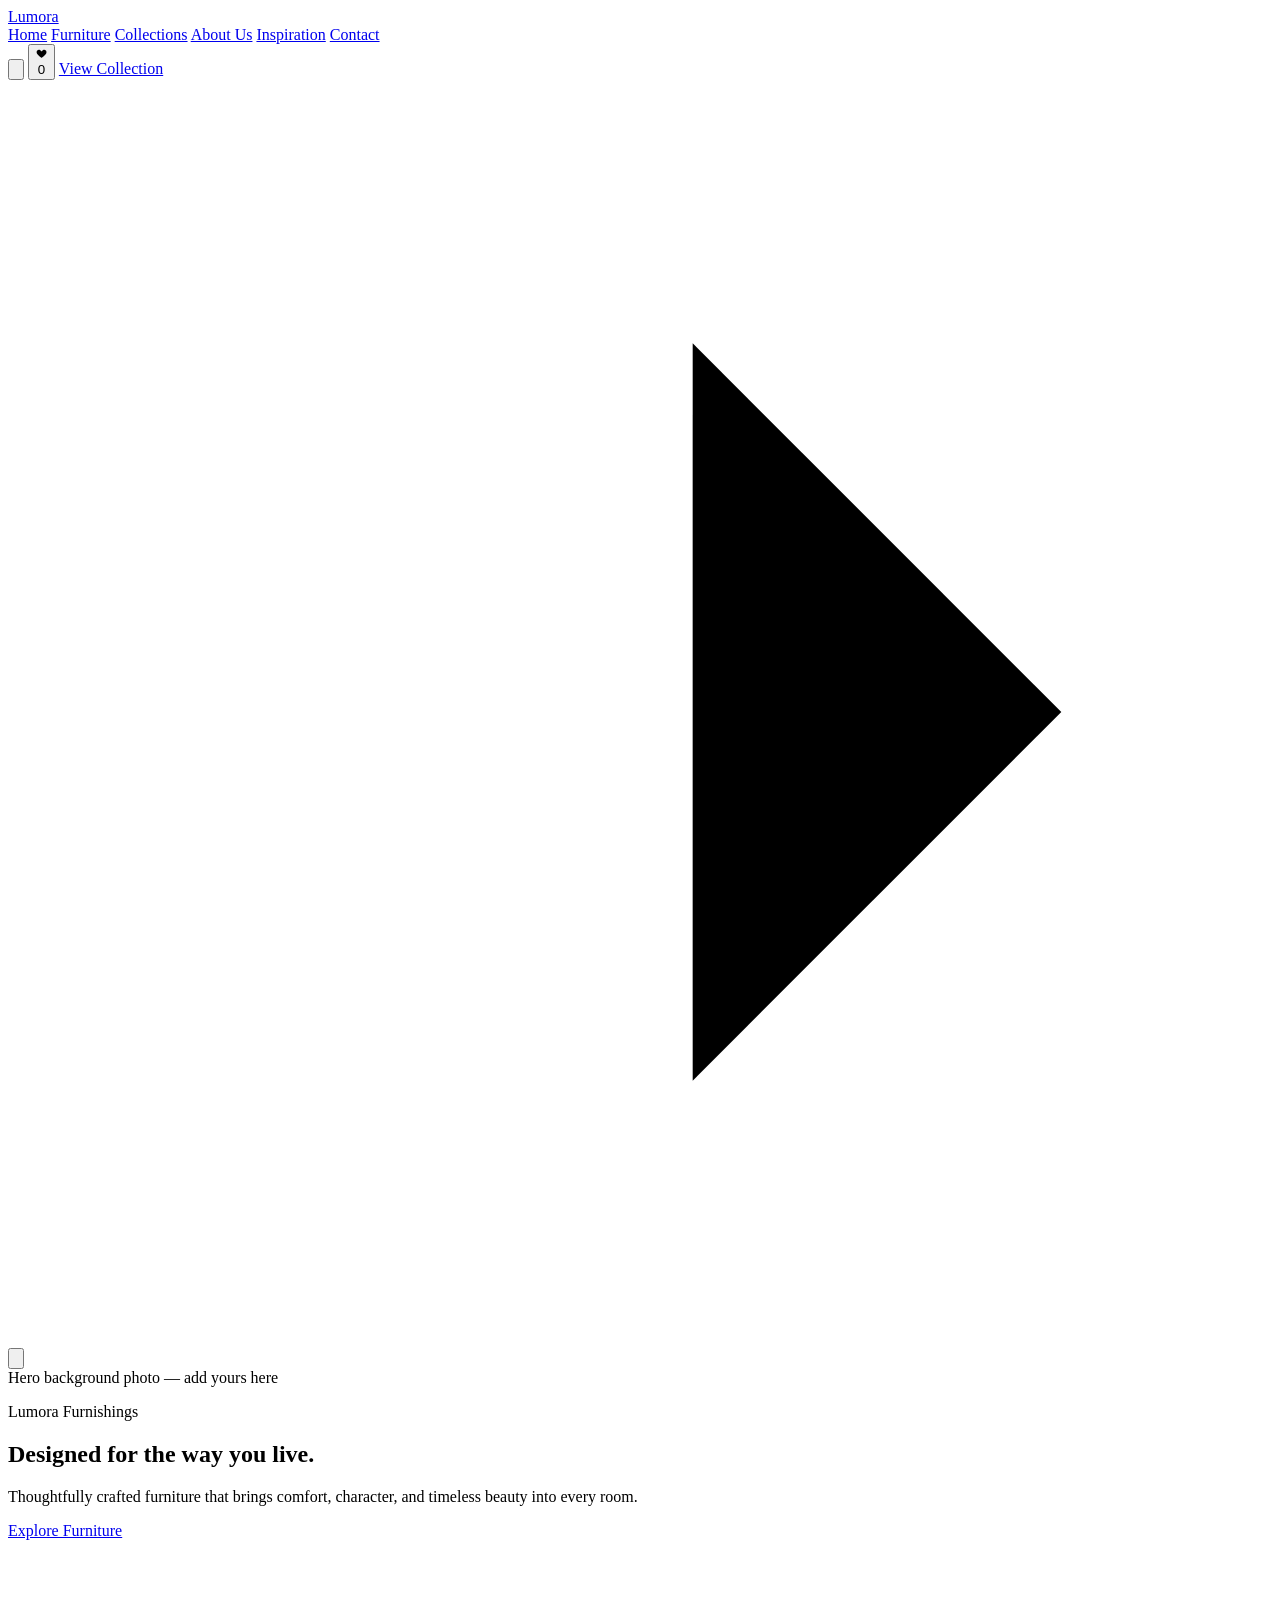
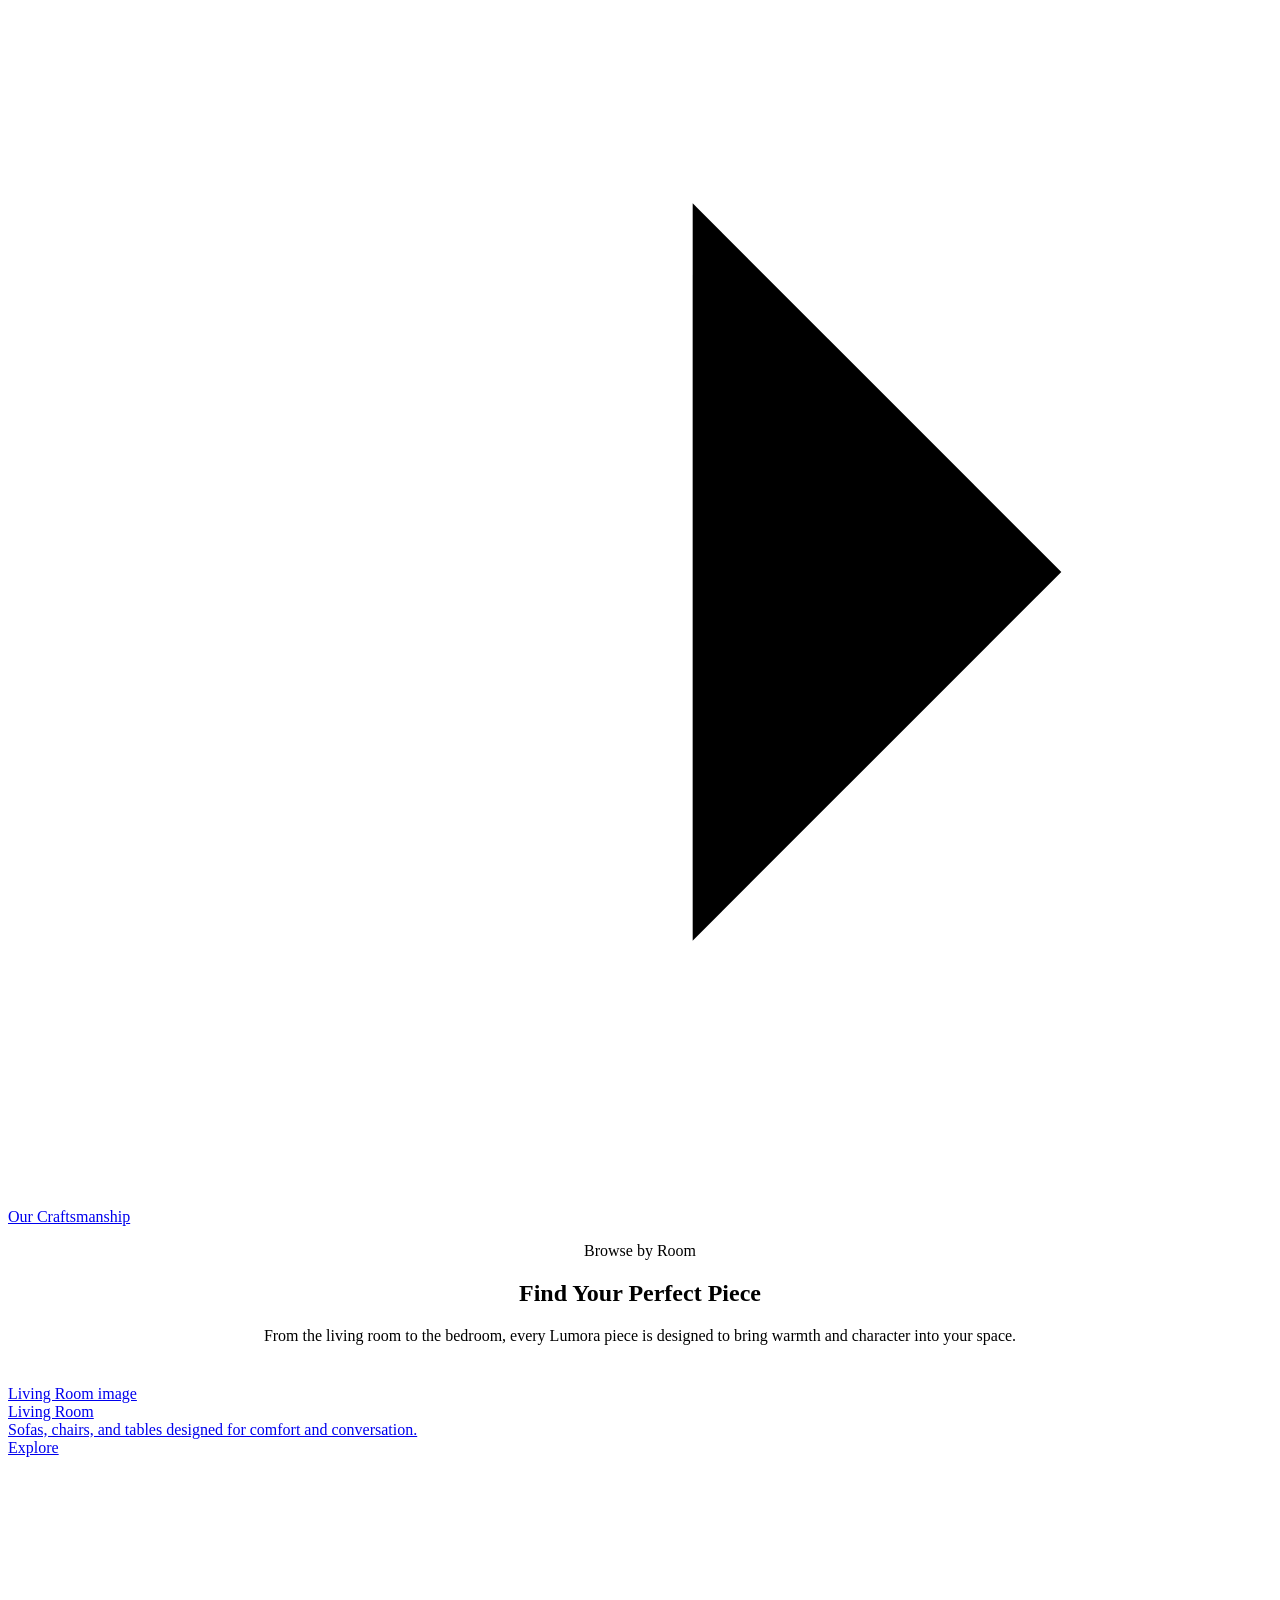
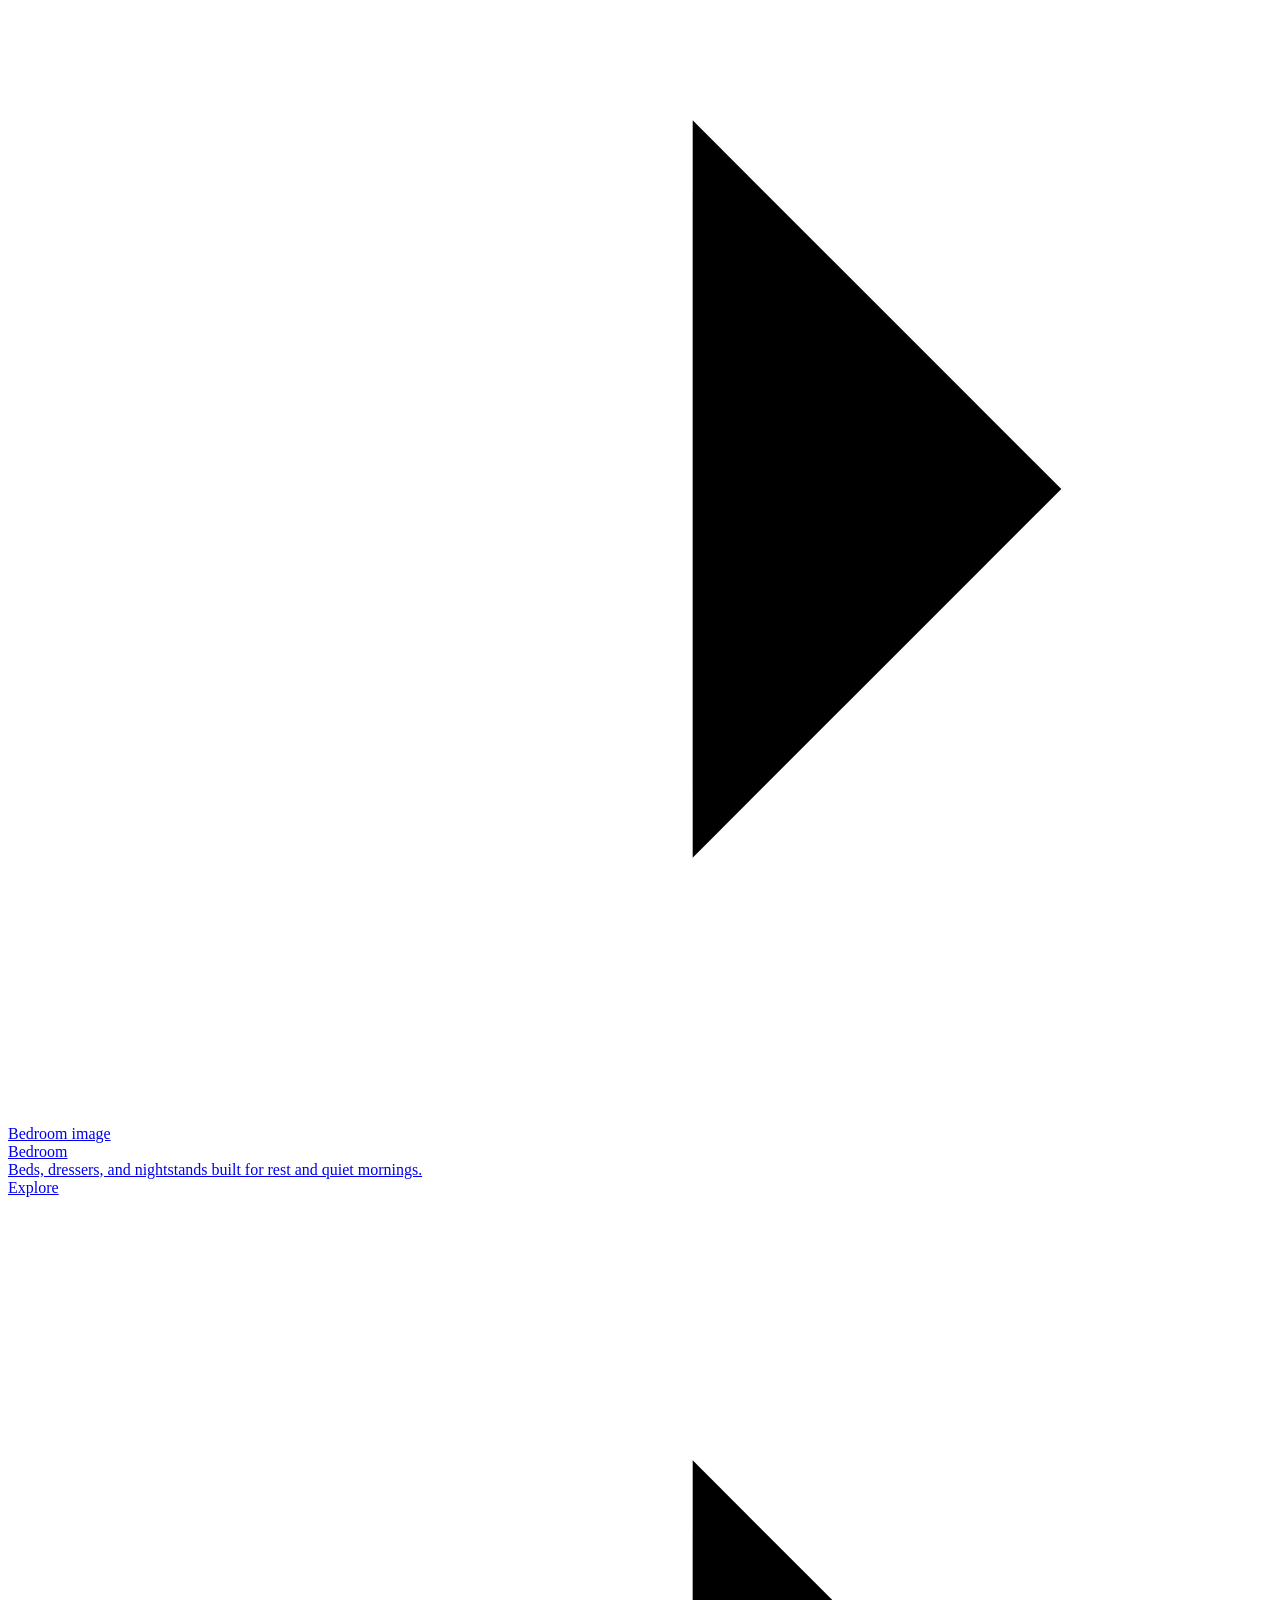
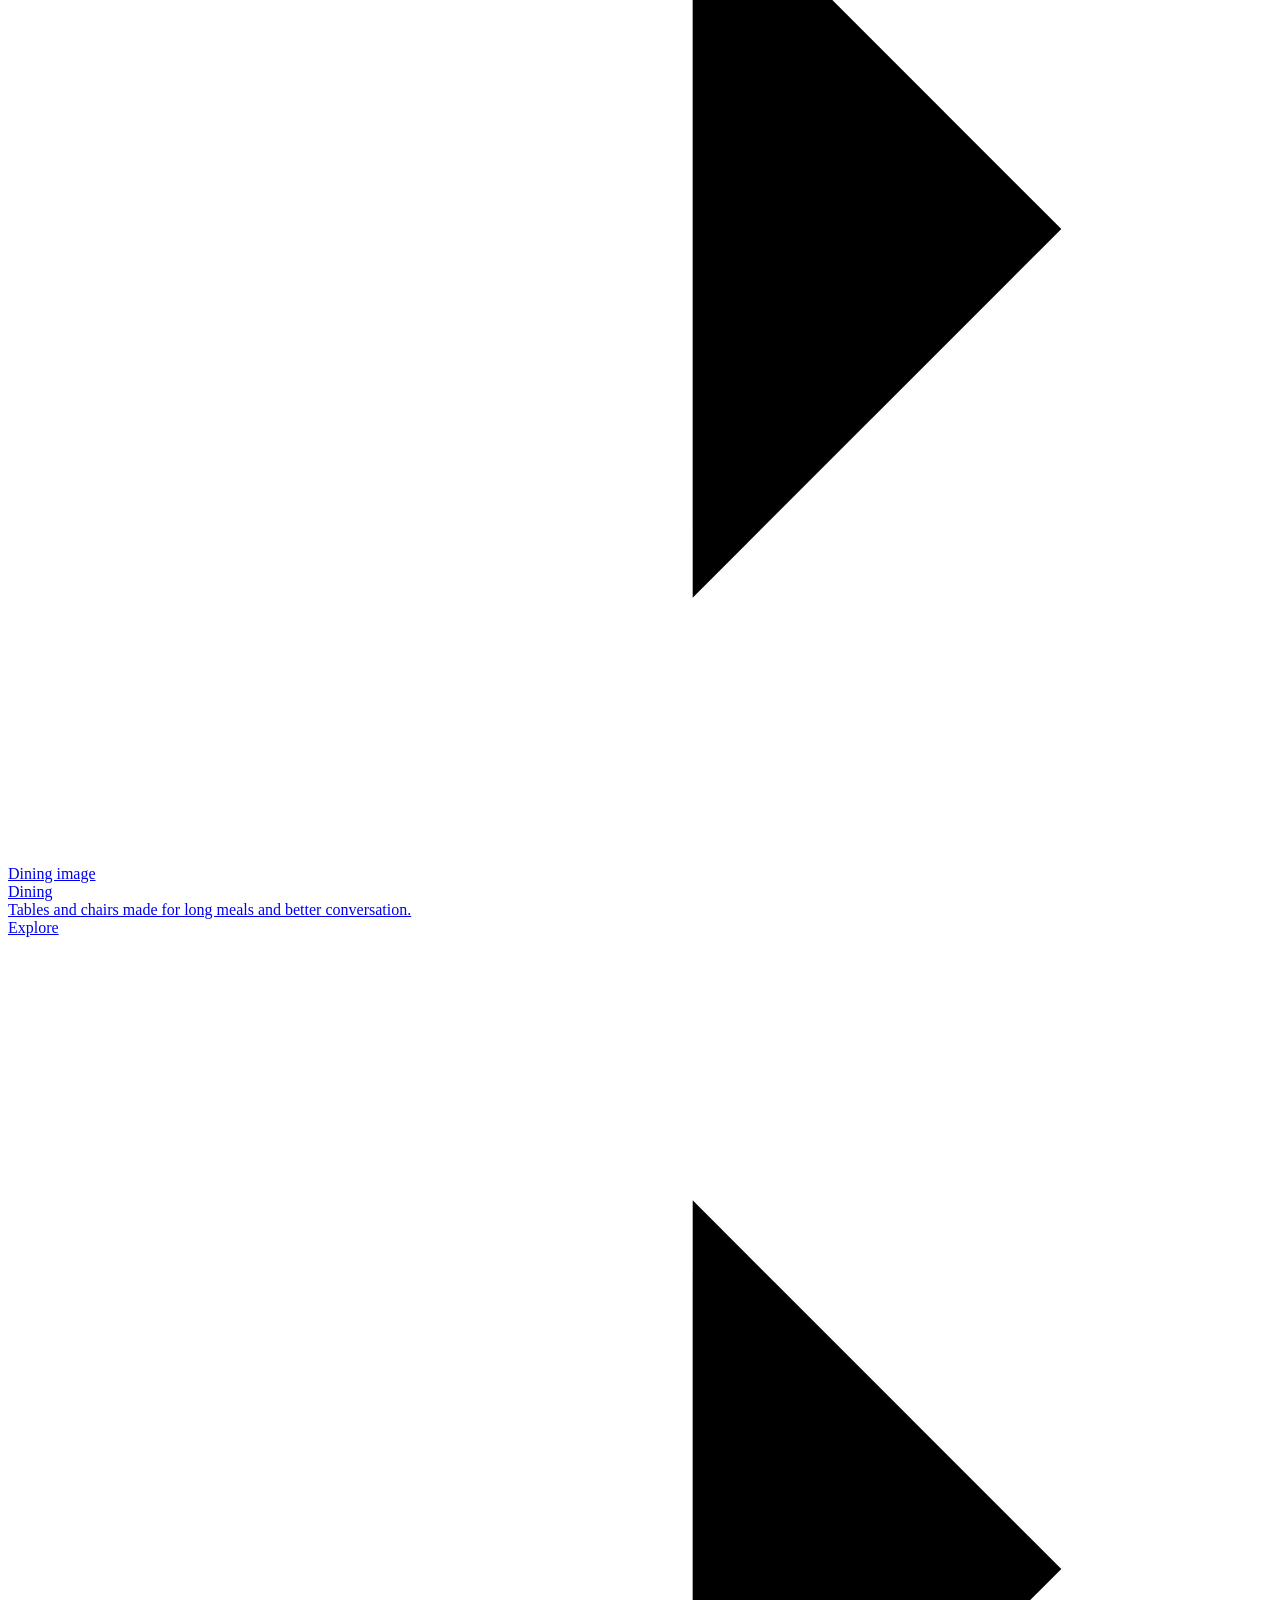
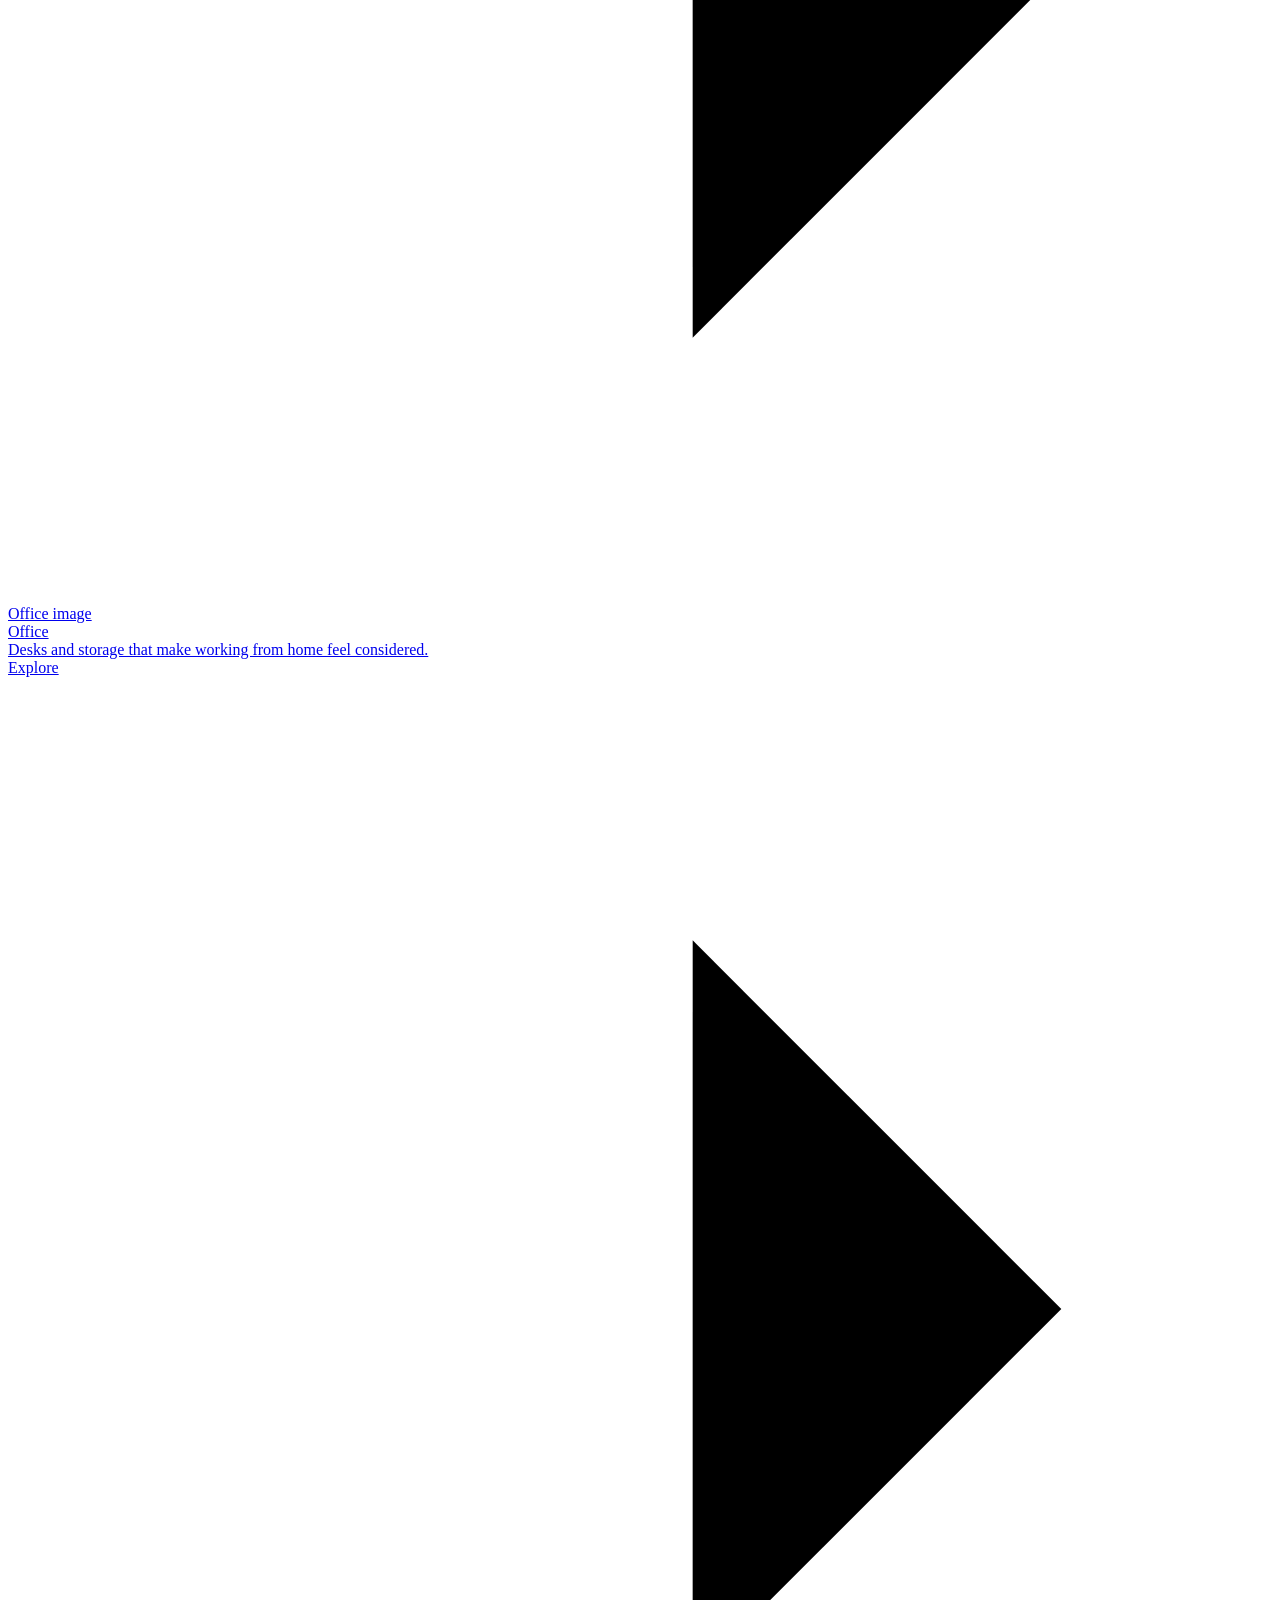
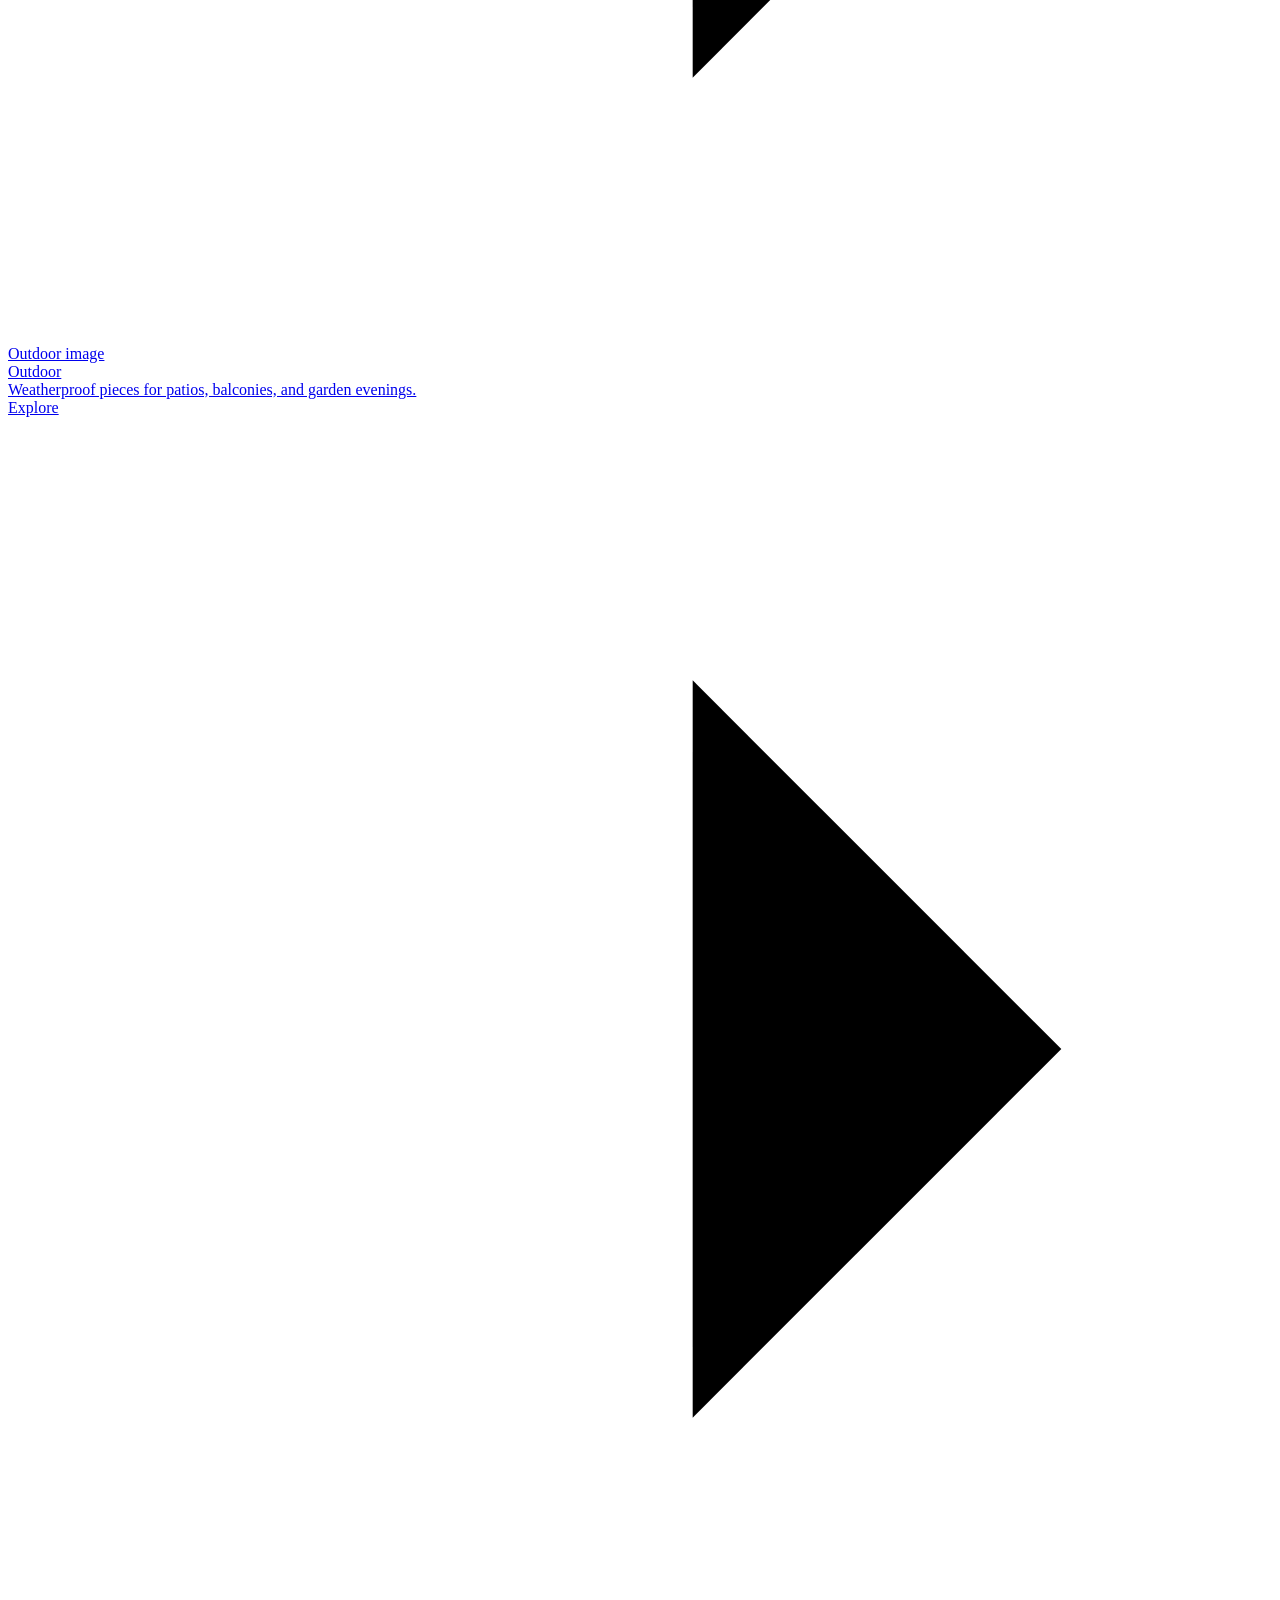
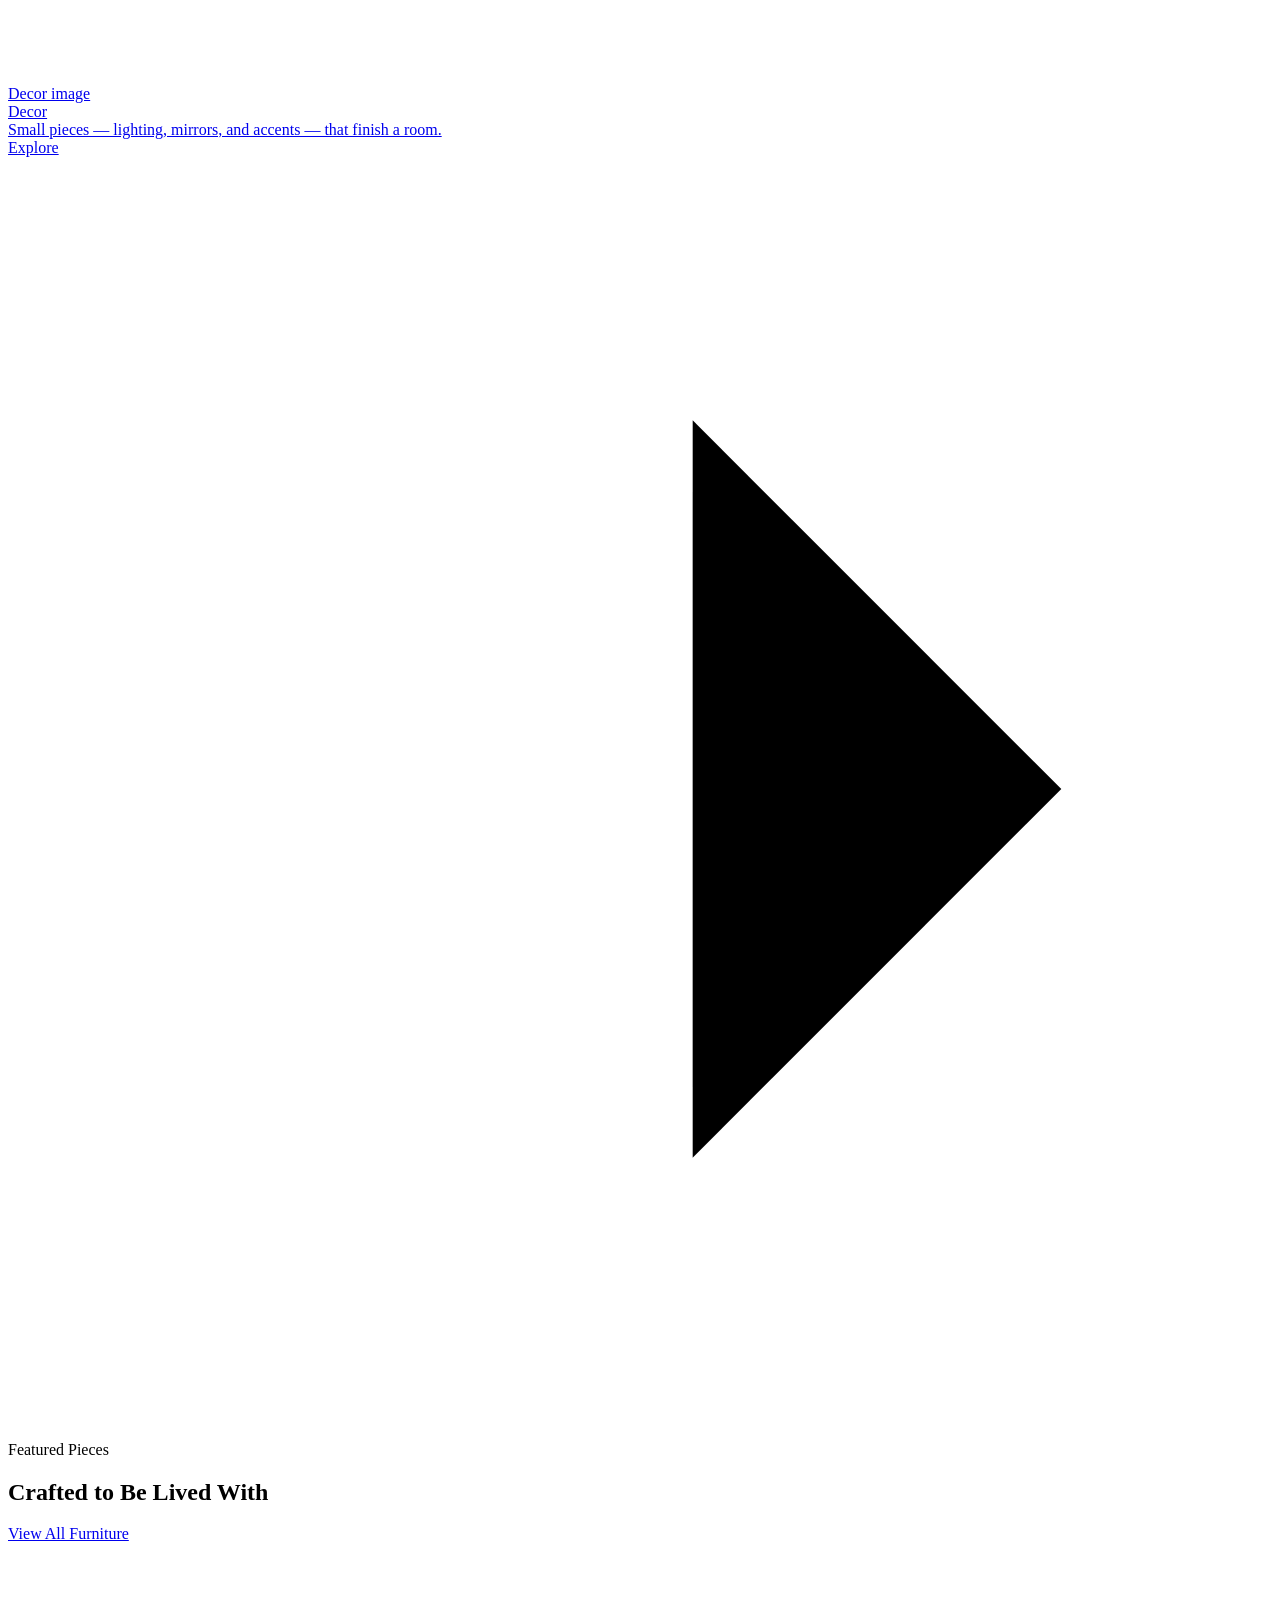
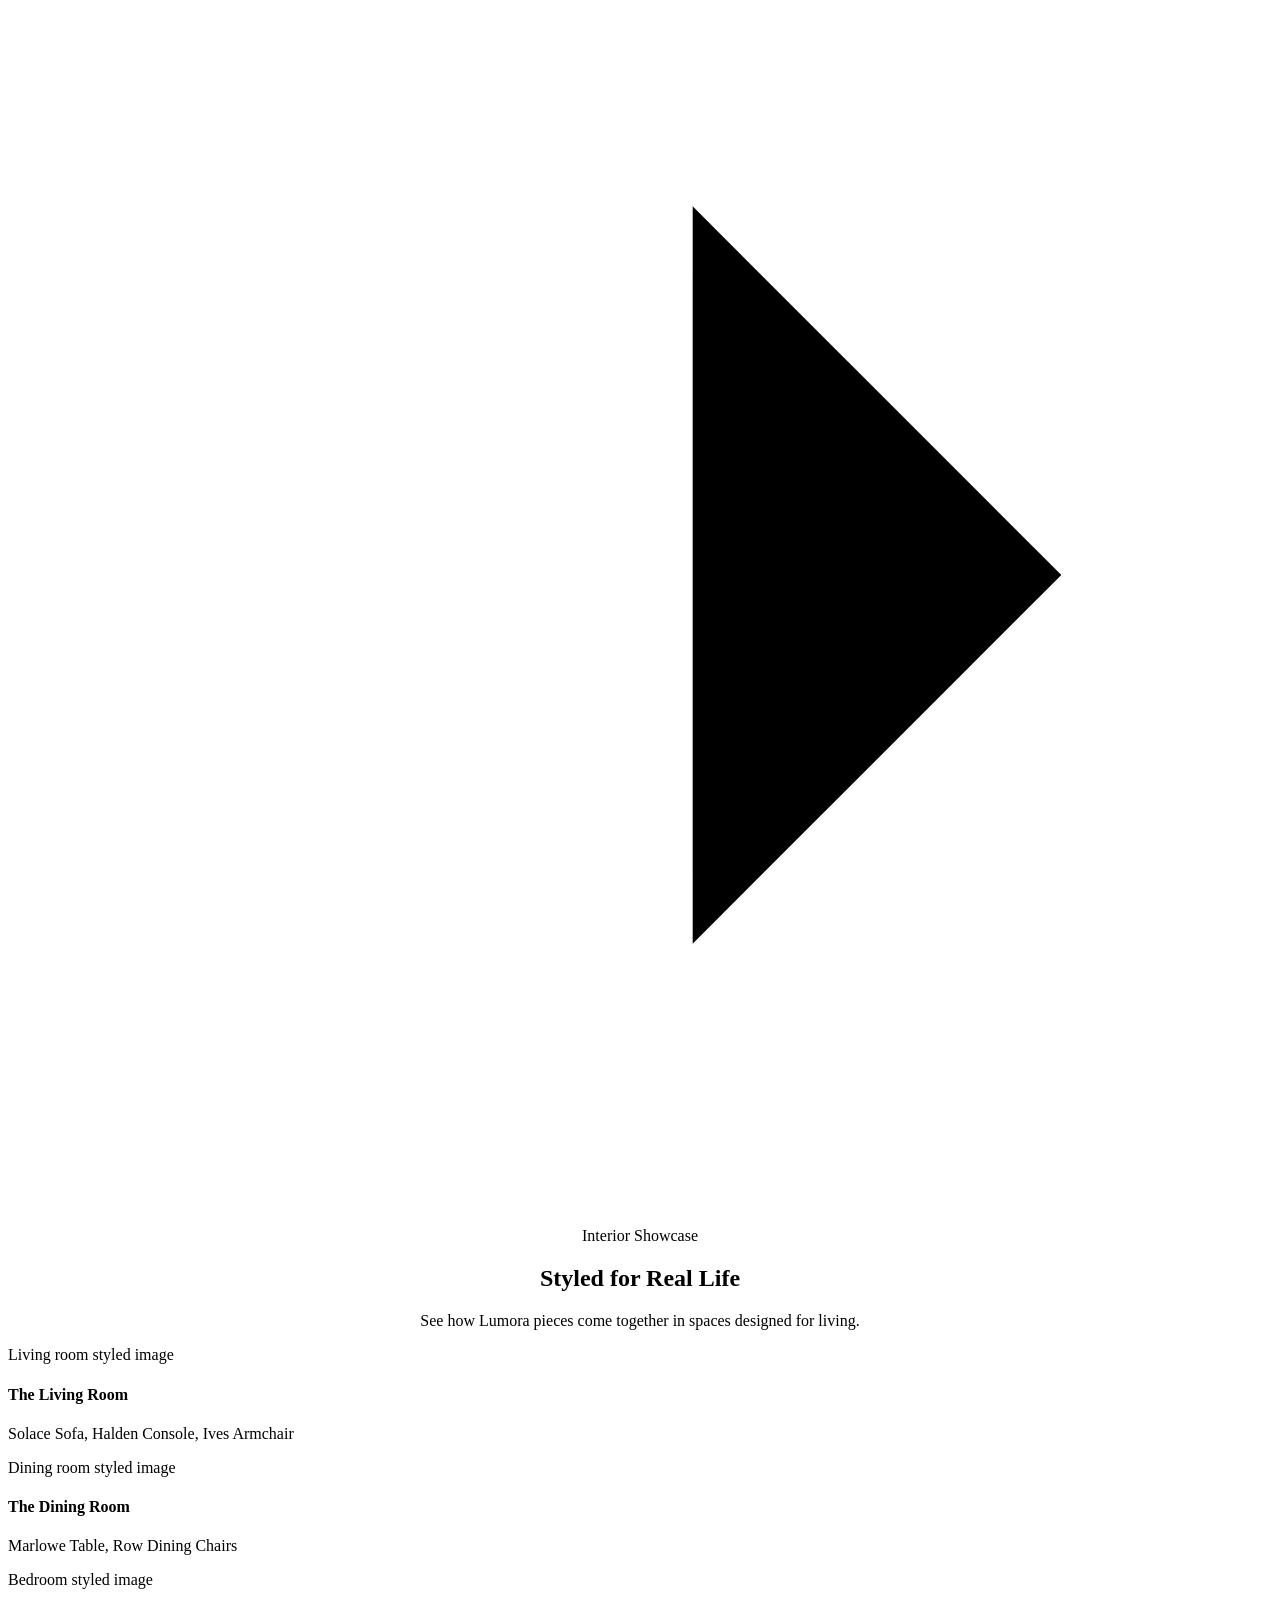
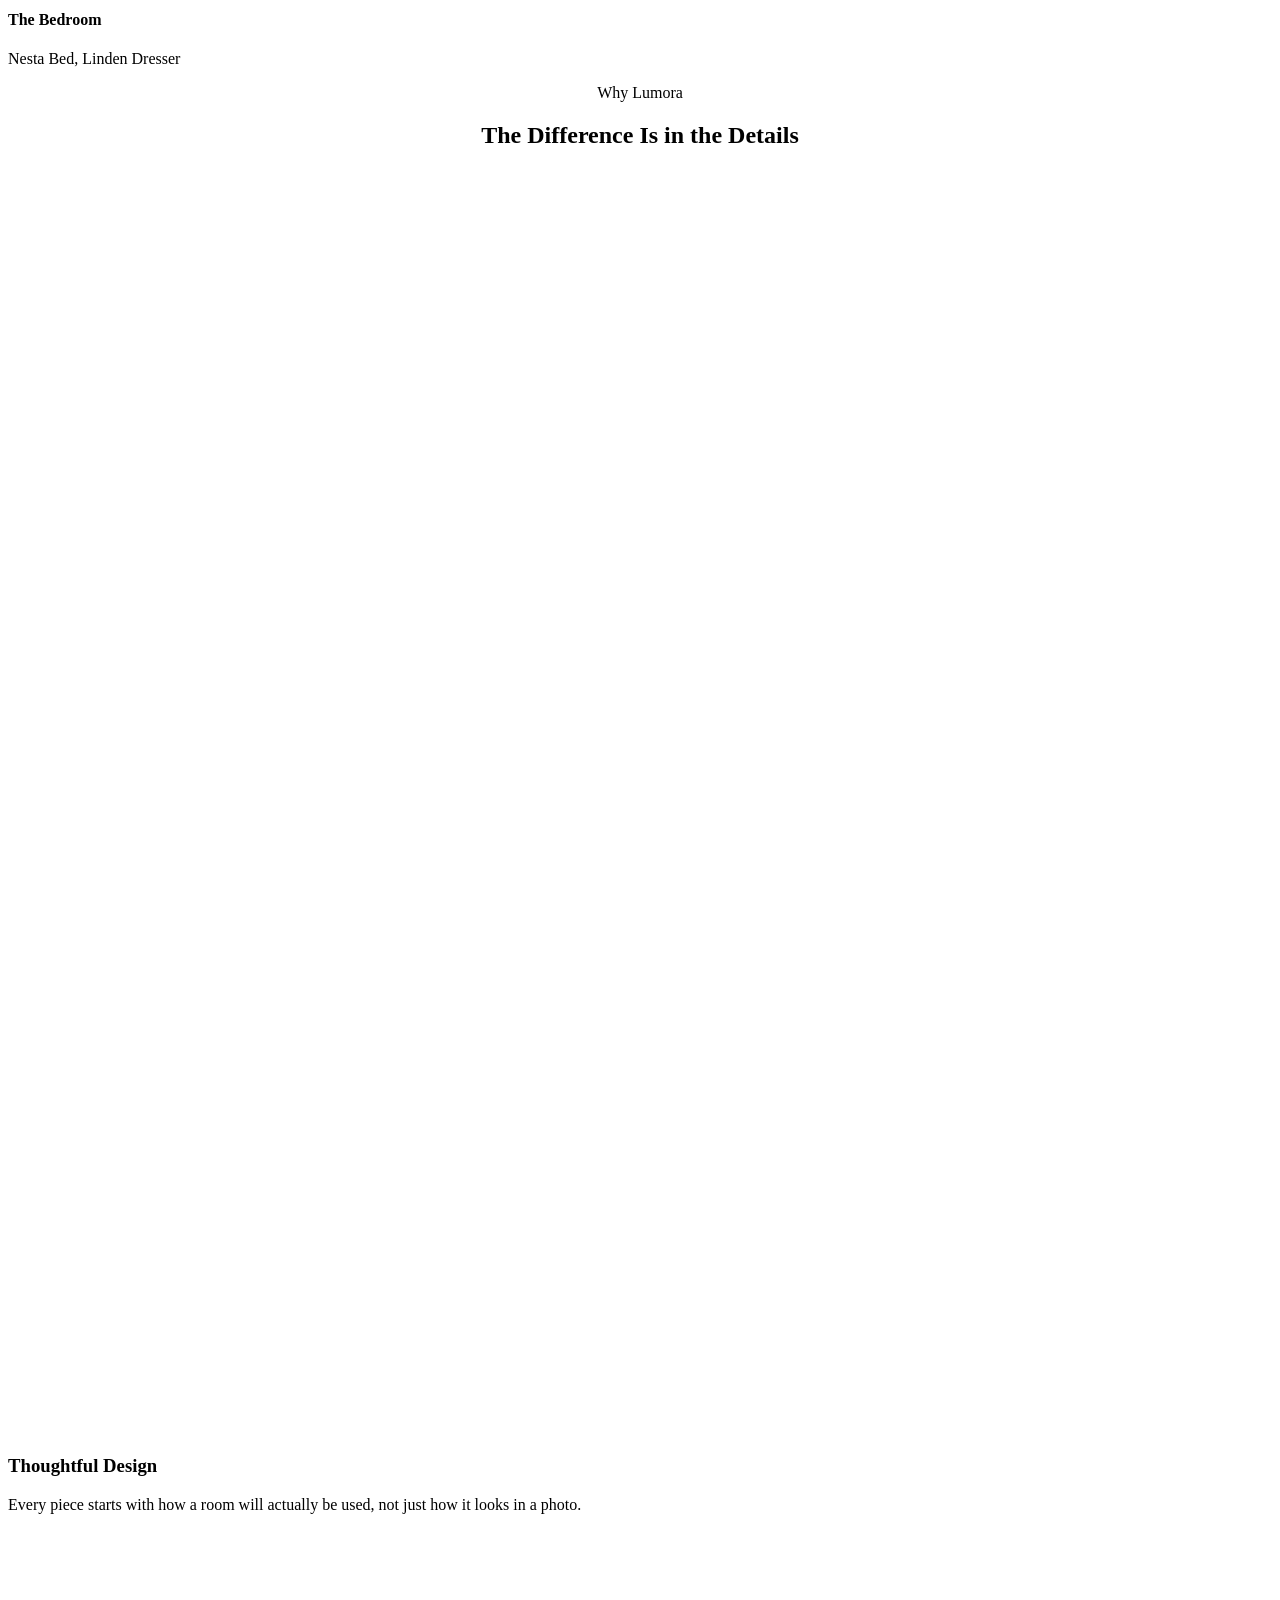
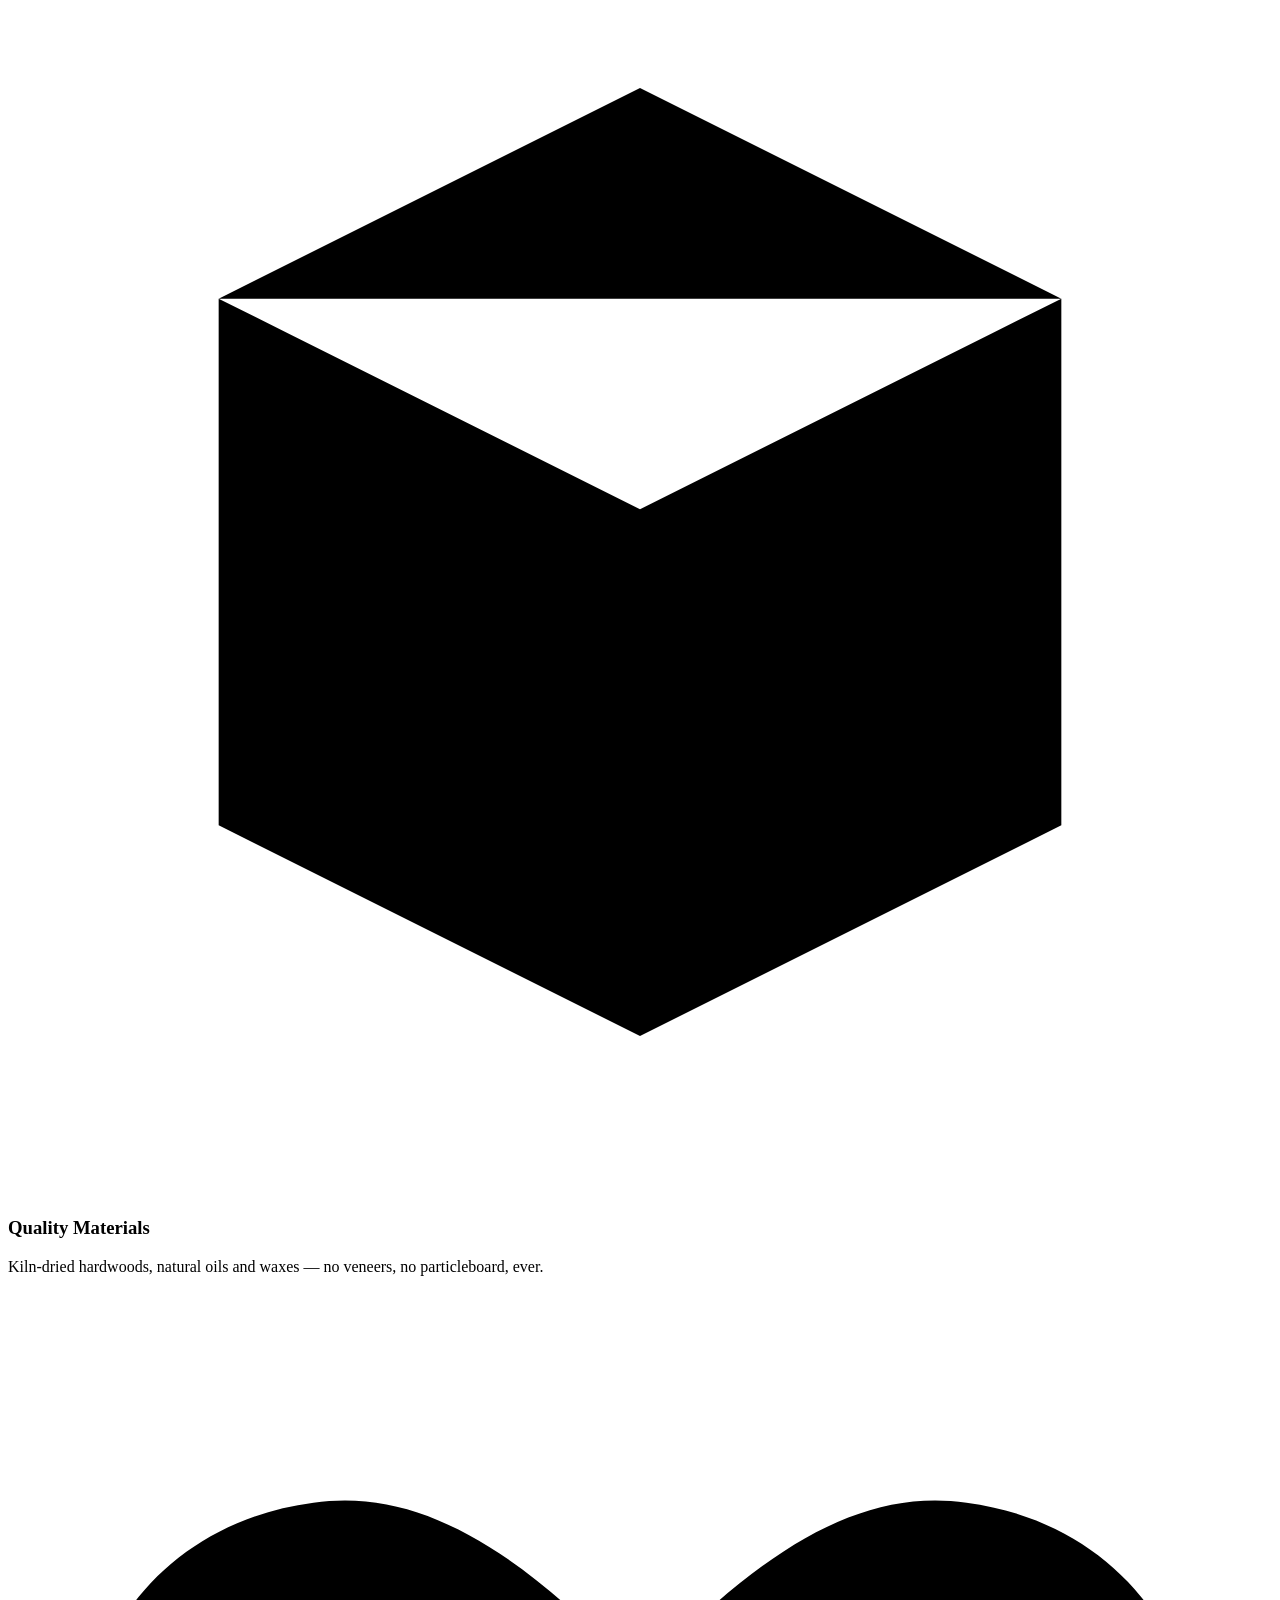
==== index.html @ 1f4c16e4 "Add files via upload" ====
<!DOCTYPE html>
<html lang="en">
<head>
<meta charset="UTF-8">
<meta name="viewport" content="width=device-width, initial-scale=1.0">
<title>Lumora Furnishings — Designed for the Way You Live</title>
<link rel="stylesheet" href="css/style.css">
</head>
<body class="hero-page">

<header class="nav-overlay transparent">
  <div class="nav">
    <a href="index.html" class="brand">
      <div class="placeholder-img brand-mark"><img src="images/logo.png" alt="Lumora Furnishings logo" onerror="this.remove()" onload="this.parentElement.classList.add('has-img')"></div>
      <span class="brand-name">Lumora</span>
    </a>
    <nav class="nav-links">
      <a href="index.html">Home</a>
      <a href="furniture.html">Furniture</a>
      <a href="collections.html">Collections</a>
      <a href="about.html">About Us</a>
      <a href="inspiration.html">Inspiration</a>
      <a href="contact.html">Contact</a>
    </nav>
    <div class="nav-actions">
      <button class="icon-btn" id="searchToggle" aria-label="Search">
        <svg viewBox="0 0 24 24"><circle cx="11" cy="11" r="7"/><line x1="21" y1="21" x2="16.6" y2="16.6"/></svg>
      </button>
      <button class="icon-btn" id="wishlistToggle" aria-label="Open wishlist">
        <svg viewBox="0 0 24 24"><path d="M12 21s-7.5-4.6-10-9.2C.3 8.4 2 4.5 5.8 4c2.1-.3 4 1 6.2 3.3C14.2 5 16.1 3.7 18.2 4c3.8.5 5.5 4.4 3.8 7.8C19.5 16.4 12 21 12 21z"/></svg>
        <span class="wish-count" id="wishCount">0</span>
      </button>
      <a href="collections.html" class="nav-cta"><span>View Collection</span><svg viewBox="0 0 24 24"><line x1="4" y1="12" x2="20" y2="12"/><polyline points="13 5 20 12 13 19"/></svg></a>
      <button class="icon-btn menu-btn" id="menuToggle" aria-label="Open menu">
        <svg viewBox="0 0 24 24"><line x1="3" y1="6" x2="21" y2="6"/><line x1="3" y1="12" x2="21" y2="12"/><line x1="3" y1="18" x2="21" y2="18"/></svg>
      </button>
    </div>
  </div>
</header>

<!-- HERO -->
<section class="hero-full">
  <div class="placeholder-img"><img src="images/pexels-photo-7546323.avif" alt="Living room styled with Lumora furniture" onerror="this.remove()" onload="this.parentElement.classList.add('has-img')"><span class="ph-label">Hero background photo — add yours here</span></div>
  <div class="hero-full-inner">
    <p class="section-label center">Lumora Furnishings</p>
    <h1>Designed for the way you live.</h1>
    <p class="lead">Thoughtfully crafted furniture that brings comfort, character, and timeless beauty into every room.</p>
    <div class="hero-cta">
      <a href="furniture.html" class="btn btn-solid">Explore Furniture<svg viewBox="0 0 24 24"><line x1="4" y1="12" x2="20" y2="12"/><polyline points="13 5 20 12 13 19"/></svg></a>
      <a href="about.html" class="btn btn-outline">Our Craftsmanship</a>
    </div>
  </div>
</section>

<!-- BROWSE BY ROOM -->
<section class="collections" id="collections">
  <div class="wrap">
    <div class="col-head" style="justify-content:center;text-align:center;flex-direction:column;align-items:center;">
      <p class="section-label center">Browse by Room</p>
      <h2>Find Your Perfect Piece</h2>
      <p>From the living room to the bedroom, every Lumora piece is designed to bring warmth and character into your space.</p>
    </div>
    <div class="room-grid" style="margin-top:40px;">
      <a class="collection-card" href="collections.html#living-room"><div class="placeholder-img"><img src="images/living-room.jpg" alt="Living Room image" onerror="this.remove()" onload="this.parentElement.classList.add('has-img')"><span class="ph-label">Living Room image</span></div><div class="collection-caption"><div class="name">Living Room</div><div class="desc">Sofas, chairs, and tables designed for comfort and conversation.</div><div class="explore">Explore<svg viewBox="0 0 24 24"><line x1="4" y1="12" x2="20" y2="12"/><polyline points="13 5 20 12 13 19"/></svg></div></div></a>
      <a class="collection-card" href="collections.html#bedroom"><div class="placeholder-img"><img src="images/bedroom.jpg" alt="Bedroom image" onerror="this.remove()" onload="this.parentElement.classList.add('has-img')"><span class="ph-label">Bedroom image</span></div><div class="collection-caption"><div class="name">Bedroom</div><div class="desc">Beds, dressers, and nightstands built for rest and quiet mornings.</div><div class="explore">Explore<svg viewBox="0 0 24 24"><line x1="4" y1="12" x2="20" y2="12"/><polyline points="13 5 20 12 13 19"/></svg></div></div></a>
      <a class="collection-card" href="collections.html#dining"><div class="placeholder-img"><img src="images/dining.jpg" alt="Dining image" onerror="this.remove()" onload="this.parentElement.classList.add('has-img')"><span class="ph-label">Dining image</span></div><div class="collection-caption"><div class="name">Dining</div><div class="desc">Tables and chairs made for long meals and better conversation.</div><div class="explore">Explore<svg viewBox="0 0 24 24"><line x1="4" y1="12" x2="20" y2="12"/><polyline points="13 5 20 12 13 19"/></svg></div></div></a>
      <a class="collection-card" href="collections.html#office"><div class="placeholder-img"><img src="images/office.jpg" alt="Office image" onerror="this.remove()" onload="this.parentElement.classList.add('has-img')"><span class="ph-label">Office image</span></div><div class="collection-caption"><div class="name">Office</div><div class="desc">Desks and storage that make working from home feel considered.</div><div class="explore">Explore<svg viewBox="0 0 24 24"><line x1="4" y1="12" x2="20" y2="12"/><polyline points="13 5 20 12 13 19"/></svg></div></div></a>
      <a class="collection-card" href="collections.html#outdoor"><div class="placeholder-img"><img src="images/outdoor.jpg" alt="Outdoor image" onerror="this.remove()" onload="this.parentElement.classList.add('has-img')"><span class="ph-label">Outdoor image</span></div><div class="collection-caption"><div class="name">Outdoor</div><div class="desc">Weatherproof pieces for patios, balconies, and garden evenings.</div><div class="explore">Explore<svg viewBox="0 0 24 24"><line x1="4" y1="12" x2="20" y2="12"/><polyline points="13 5 20 12 13 19"/></svg></div></div></a>
      <a class="collection-card" href="collections.html#decor"><div class="placeholder-img"><img src="images/decor.jpg" alt="Decor image" onerror="this.remove()" onload="this.parentElement.classList.add('has-img')"><span class="ph-label">Decor image</span></div><div class="collection-caption"><div class="name">Decor</div><div class="desc">Small pieces — lighting, mirrors, and accents — that finish a room.</div><div class="explore">Explore<svg viewBox="0 0 24 24"><line x1="4" y1="12" x2="20" y2="12"/><polyline points="13 5 20 12 13 19"/></svg></div></div></a>
    </div>
  </div>
</section>

<!-- FEATURED PIECES -->
<section class="products">
  <div class="wrap">
    <div class="col-head">
      <div>
        <p class="section-label">Featured Pieces</p>
        <h2>Crafted to Be Lived With</h2>
      </div>
      <a href="furniture.html" class="link-arrow">View All Furniture<svg viewBox="0 0 24 24"><line x1="4" y1="12" x2="20" y2="12"/><polyline points="13 5 20 12 13 19"/></svg></a>
    </div>
    <div class="product-grid featured-grid" id="productGrid"></div>
  </div>
</section>

<!-- INTERIOR SHOWCASE -->
<section class="showcase-dark">
  <div class="wrap">
    <div class="col-head" style="justify-content:center;text-align:center;flex-direction:column;align-items:center;">
      <p class="section-label center">Interior Showcase</p>
      <h2>Styled for Real Life</h2>
      <p>See how Lumora pieces come together in spaces designed for living.</p>
    </div>
    <div class="showcase-grid">
      <div class="showcase-item tall">
        <div class="placeholder-img"><img src="images/showcase-living-room.jpg" alt="Living room styled image" onerror="this.remove()" onload="this.parentElement.classList.add('has-img')"><span class="ph-label">Living room styled image</span></div>
        <div class="showcase-caption"><h4>The Living Room</h4><p>Solace Sofa, Halden Console, Ives Armchair</p></div>
      </div>
      <div class="showcase-stack">
        <div class="showcase-item">
          <div class="placeholder-img"><img src="images/showcase-dining-room.jpg" alt="Dining room styled image" onerror="this.remove()" onload="this.parentElement.classList.add('has-img')"><span class="ph-label">Dining room styled image</span></div>
          <div class="showcase-caption"><h4>The Dining Room</h4><p>Marlowe Table, Row Dining Chairs</p></div>
        </div>
        <div class="showcase-item">
          <div class="placeholder-img"><img src="images/showcase-bedroom.jpg" alt="Bedroom styled image" onerror="this.remove()" onload="this.parentElement.classList.add('has-img')"><span class="ph-label">Bedroom styled image</span></div>
          <div class="showcase-caption"><h4>The Bedroom</h4><p>Nesta Bed, Linden Dresser</p></div>
        </div>
      </div>
    </div>
  </div>
</section>

<!-- WHY LUMORA -->
<section class="why">
  <div class="wrap">
    <div class="col-head" style="justify-content:center;text-align:center;flex-direction:column;align-items:center;">
      <p class="section-label center">Why Lumora</p>
      <h2>The Difference Is in the Details</h2>
    </div>
    <div class="why-grid">
      <div class="why-card">
        <div class="why-icon"><svg viewBox="0 0 24 24"><path d="M12 2v20M2 12h20"/></svg></div>
        <h3>Thoughtful Design</h3>
        <p>Every piece starts with how a room will actually be used, not just how it looks in a photo.</p>
      </div>
      <div class="why-card">
        <div class="why-icon"><svg viewBox="0 0 24 24"><path d="M4 7l8-4 8 4-8 4-8-4zm0 0v10l8 4 8-4V7"/></svg></div>
        <h3>Quality Materials</h3>
        <p>Kiln-dried hardwoods, natural oils and waxes — no veneers, no particleboard, ever.</p>
      </div>
      <div class="why-card">
        <div class="why-icon"><svg viewBox="0 0 24 24"><path d="M12 21s-7.5-4.6-10-9.2C.3 8.4 2 4.5 5.8 4c2.1-.3 4 1 6.2 3.3C14.2 5 16.1 3.7 18.2 4c3.8.5 5.5 4.4 3.8 7.8C19.5 16.4 12 21 12 21z"/></svg></div>
        <h3>Crafted for Comfort</h3>
        <p>Furniture you sink into, lean back on, and live with every day.</p>
      </div>
      <div class="why-card">
        <div class="why-icon"><svg viewBox="0 0 24 24"><path d="M12 2l8 4v6c0 5-3.4 8-8 10-4.6-2-8-5-8-10V6z"/></svg></div>
        <h3>Made to Last</h3>
        <p>Hand-cut joinery and finishes built to outlast trends, not just seasons.</p>
      </div>
    </div>
  </div>
</section>

<!-- TESTIMONIALS (placeholders — swap in real reviews once you have them) -->
<section class="testimonials">
  <div class="wrap">
    <div class="col-head" style="justify-content:center;text-align:center;flex-direction:column;align-items:center;">
      <p class="section-label center">Customer Stories</p>
      <h2>Loved in Homes Across Nigeria</h2>
    </div>
    <div class="testimonial-grid">
      <div class="testimonial-card">
        <div class="testimonial-stars"><svg viewBox="0 0 24 24"><polygon points="12 2 15 9 22 9 16.5 13.5 18.5 21 12 17 5.5 21 7.5 13.5 2 9 9 9"/></svg><svg viewBox="0 0 24 24"><polygon points="12 2 15 9 22 9 16.5 13.5 18.5 21 12 17 5.5 21 7.5 13.5 2 9 9 9"/></svg><svg viewBox="0 0 24 24"><polygon points="12 2 15 9 22 9 16.5 13.5 18.5 21 12 17 5.5 21 7.5 13.5 2 9 9 9"/></svg><svg viewBox="0 0 24 24"><polygon points="12 2 15 9 22 9 16.5 13.5 18.5 21 12 17 5.5 21 7.5 13.5 2 9 9 9"/></svg><svg viewBox="0 0 24 24"><polygon points="12 2 15 9 22 9 16.5 13.5 18.5 21 12 17 5.5 21 7.5 13.5 2 9 9 9"/></svg></div>
        <p class="quote">Add a real customer quote here once you have one — keep it short and specific.</p>
        <div class="testimonial-who"><div class="testimonial-avatar"></div><div><strong>Customer name</strong><span>City</span></div></div>
      </div>
      <div class="testimonial-card">
        <div class="testimonial-stars"><svg viewBox="0 0 24 24"><polygon points="12 2 15 9 22 9 16.5 13.5 18.5 21 12 17 5.5 21 7.5 13.5 2 9 9 9"/></svg><svg viewBox="0 0 24 24"><polygon points="12 2 15 9 22 9 16.5 13.5 18.5 21 12 17 5.5 21 7.5 13.5 2 9 9 9"/></svg><svg viewBox="0 0 24 24"><polygon points="12 2 15 9 22 9 16.5 13.5 18.5 21 12 17 5.5 21 7.5 13.5 2 9 9 9"/></svg><svg viewBox="0 0 24 24"><polygon points="12 2 15 9 22 9 16.5 13.5 18.5 21 12 17 5.5 21 7.5 13.5 2 9 9 9"/></svg><svg viewBox="0 0 24 24"><polygon points="12 2 15 9 22 9 16.5 13.5 18.5 21 12 17 5.5 21 7.5 13.5 2 9 9 9"/></svg></div>
        <p class="quote">Add a real customer quote here once you have one — keep it short and specific.</p>
        <div class="testimonial-who"><div class="testimonial-avatar"></div><div><strong>Customer name</strong><span>City</span></div></div>
      </div>
      <div class="testimonial-card">
        <div class="testimonial-stars"><svg viewBox="0 0 24 24"><polygon points="12 2 15 9 22 9 16.5 13.5 18.5 21 12 17 5.5 21 7.5 13.5 2 9 9 9"/></svg><svg viewBox="0 0 24 24"><polygon points="12 2 15 9 22 9 16.5 13.5 18.5 21 12 17 5.5 21 7.5 13.5 2 9 9 9"/></svg><svg viewBox="0 0 24 24"><polygon points="12 2 15 9 22 9 16.5 13.5 18.5 21 12 17 5.5 21 7.5 13.5 2 9 9 9"/></svg><svg viewBox="0 0 24 24"><polygon points="12 2 15 9 22 9 16.5 13.5 18.5 21 12 17 5.5 21 7.5 13.5 2 9 9 9"/></svg><svg viewBox="0 0 24 24"><polygon points="12 2 15 9 22 9 16.5 13.5 18.5 21 12 17 5.5 21 7.5 13.5 2 9 9 9"/></svg></div>
        <p class="quote">Add a real customer quote here once you have one — keep it short and specific.</p>
        <div class="testimonial-who"><div class="testimonial-avatar"></div><div><strong>Customer name</strong><span>City</span></div></div>
      </div>
      <div class="testimonial-card">
        <div class="testimonial-stars"><svg viewBox="0 0 24 24"><polygon points="12 2 15 9 22 9 16.5 13.5 18.5 21 12 17 5.5 21 7.5 13.5 2 9 9 9"/></svg><svg viewBox="0 0 24 24"><polygon points="12 2 15 9 22 9 16.5 13.5 18.5 21 12 17 5.5 21 7.5 13.5 2 9 9 9"/></svg><svg viewBox="0 0 24 24"><polygon points="12 2 15 9 22 9 16.5 13.5 18.5 21 12 17 5.5 21 7.5 13.5 2 9 9 9"/></svg><svg viewBox="0 0 24 24"><polygon points="12 2 15 9 22 9 16.5 13.5 18.5 21 12 17 5.5 21 7.5 13.5 2 9 9 9"/></svg><svg viewBox="0 0 24 24"><polygon points="12 2 15 9 22 9 16.5 13.5 18.5 21 12 17 5.5 21 7.5 13.5 2 9 9 9"/></svg></div>
        <p class="quote">Add a real customer quote here once you have one — keep it short and specific.</p>
        <div class="testimonial-who"><div class="testimonial-avatar"></div><div><strong>Customer name</strong><span>City</span></div></div>
      </div>
    </div>
  </div>
</section>

<footer>
  <div class="wrap">
    <div class="footer-top">
      <div style="max-width:260px;">
        <span class="brand-name">Lumora</span>
        <p style="color:#B9AF9E;font-size:0.88rem;margin-top:10px;">Furniture that makes your space feel like home. Thoughtfully crafted, designed to last for generations.</p>
        <div class="social-row">
          <a class="social-btn" href="#" aria-label="Facebook" target="_blank" rel="noopener"><svg viewBox="0 0 24 24"><path d="M13.5 21v-7.5H16l.4-3H13.5V8.4c0-.87.24-1.46 1.5-1.46H16.5V4.35C16.24 4.32 15.36 4.25 14.33 4.25c-2.15 0-3.63 1.31-3.63 3.72v2.53H8v3h2.7V21h2.8z"/></svg></a>
          <a class="social-btn" href="#" aria-label="Instagram" target="_blank" rel="noopener"><svg viewBox="0 0 24 24"><path d="M12 8.6a3.4 3.4 0 1 0 0 6.8 3.4 3.4 0 0 0 0-6.8zm0 5.6a2.2 2.2 0 1 1 0-4.4 2.2 2.2 0 0 1 0 4.4zM16.9 4H7.1A3.1 3.1 0 0 0 4 7.1v9.8A3.1 3.1 0 0 0 7.1 20h9.8a3.1 3.1 0 0 0 3.1-3.1V7.1A3.1 3.1 0 0 0 16.9 4zm1.9 12.9a1.9 1.9 0 0 1-1.9 1.9H7.1a1.9 1.9 0 0 1-1.9-1.9V7.1a1.9 1.9 0 0 1 1.9-1.9h9.8a1.9 1.9 0 0 1 1.9 1.9zM17 7.6a.9.9 0 1 1-1.8 0 .9.9 0 0 1 1.8 0z"/></svg></a>
          <a class="social-btn" href="#" aria-label="TikTok" target="_blank" rel="noopener"><svg viewBox="0 0 24 24"><path d="M16.6 4c.3 1.9 1.5 3.3 3.4 3.5v2.4c-1.2.1-2.4-.3-3.4-1v6.4c0 3-2.4 4.7-4.9 4.7-2.7 0-4.9-2-4.9-4.6 0-2.9 2.6-5 5.5-4.5v2.5c-1.3-.3-2.9.4-2.9 2 0 1.2 1.1 2 2.3 2 1.4 0 2.4-1 2.4-2.9V4h2.5z"/></svg></a>
        </div>
      </div>
      <div class="footer-links">
        <div class="footer-col">
          <h5>Quick Links</h5>
          <a href="index.html">Home</a>
          <a href="furniture.html">Furniture</a>
          <a href="collections.html">Collections</a>
          <a href="about.html">About Us</a>
          <a href="inspiration.html">Inspiration</a>
        </div>
        <div class="footer-col">
          <h5>Furniture</h5>
          <a href="collections.html#living-room">Living Room</a>
          <a href="collections.html#bedroom">Bedroom</a>
          <a href="collections.html#dining">Dining</a>
          <a href="collections.html#office">Office</a>
          <a href="collections.html#outdoor">Outdoor</a>
        </div>
        <div class="footer-col">
          <h5>Visit</h5>
          <a href="contact.html">Contact Us</a>
          <a href="contact.html">Visit Our Showroom</a>
        </div>
      </div>
    </div>
    <div class="footer-bottom">
      <span>© 2026 Lumora Furnishings. All rights reserved.</span>
      <span>Made with care in Lagos</span>
    </div>
  </div>
</footer>

<!-- mobile nav -->
<div class="drawer-overlay" id="mobileNavOverlay"></div>
<nav class="mobile-nav" id="mobileNav">
  <button class="icon-btn mobile-nav-close" id="mobileNavClose" aria-label="Close menu"><svg viewBox="0 0 24 24"><line x1="5" y1="5" x2="19" y2="19"/><line x1="19" y1="5" x2="5" y2="19"/></svg></button>
  <a href="index.html">Home</a>
  <a href="furniture.html">Furniture</a>
  <a href="collections.html">Collections</a>
  <a href="about.html">About Us</a>
  <a href="inspiration.html">Inspiration</a>
  <a href="contact.html">Contact</a>
</nav>

<!-- search -->
<div class="search-overlay" id="searchOverlay"></div>
<div class="search-panel" id="searchPanel">
  <form id="searchForm">
    <input type="text" id="searchInput" placeholder="Search furniture…" autocomplete="off">
    <button type="button" class="close-search" id="searchClose"><svg viewBox="0 0 24 24"><line x1="5" y1="5" x2="19" y2="19"/><line x1="19" y1="5" x2="5" y2="19"/></svg></button>
  </form>
</div>

<!-- wishlist drawer -->
<div class="drawer-overlay" id="drawerOverlay"></div>
<div class="drawer" id="wishDrawer">
  <div class="drawer-head">
    <h3>Wishlist</h3>
    <button class="drawer-close" id="drawerClose" aria-label="Close wishlist"><svg viewBox="0 0 24 24"><line x1="5" y1="5" x2="19" y2="19"/><line x1="19" y1="5" x2="5" y2="19"/></svg></button>
  </div>
  <div class="drawer-body" id="drawerBody"></div>
</div>

<script src="js/products.js"></script>
<script src="js/main.js"></script>
<script>
  renderProductGrid(document.getElementById('productGrid'), PRODUCTS.slice(0, 8));
</script>
</body>
</html>
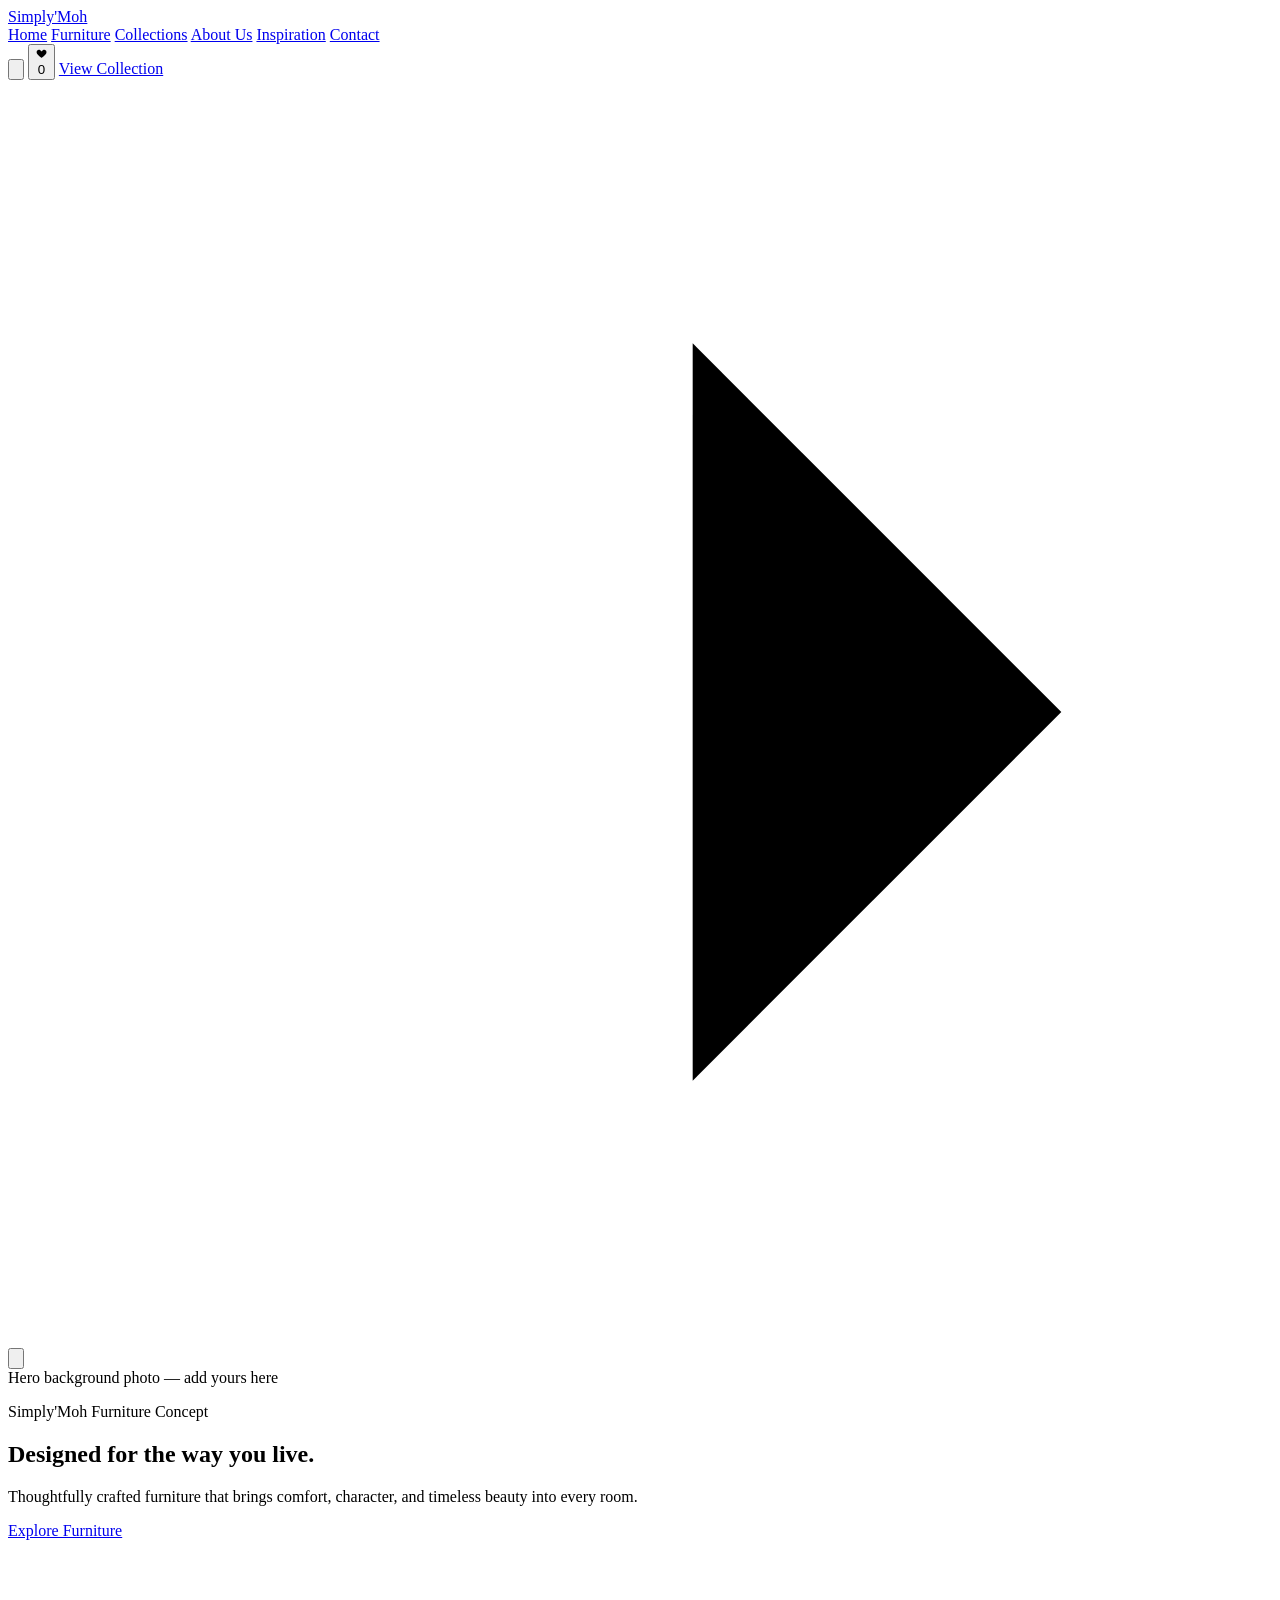
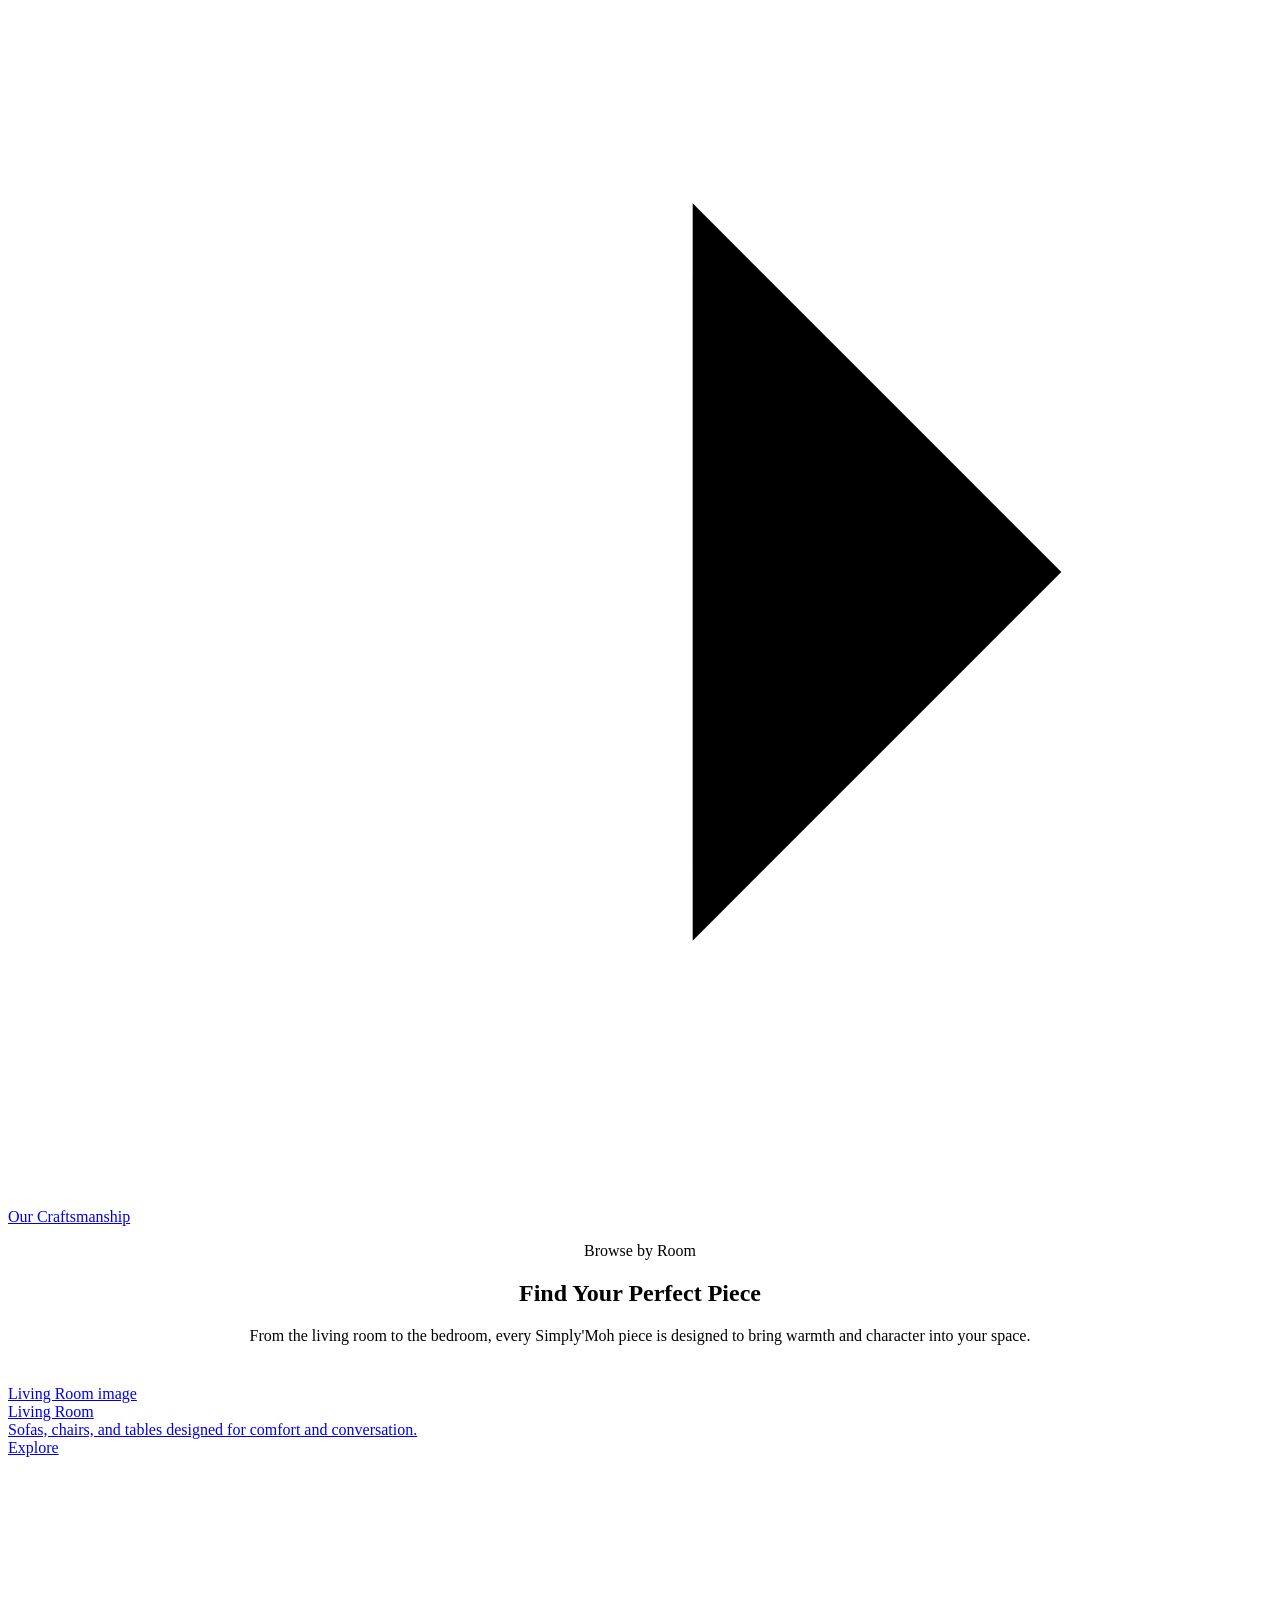
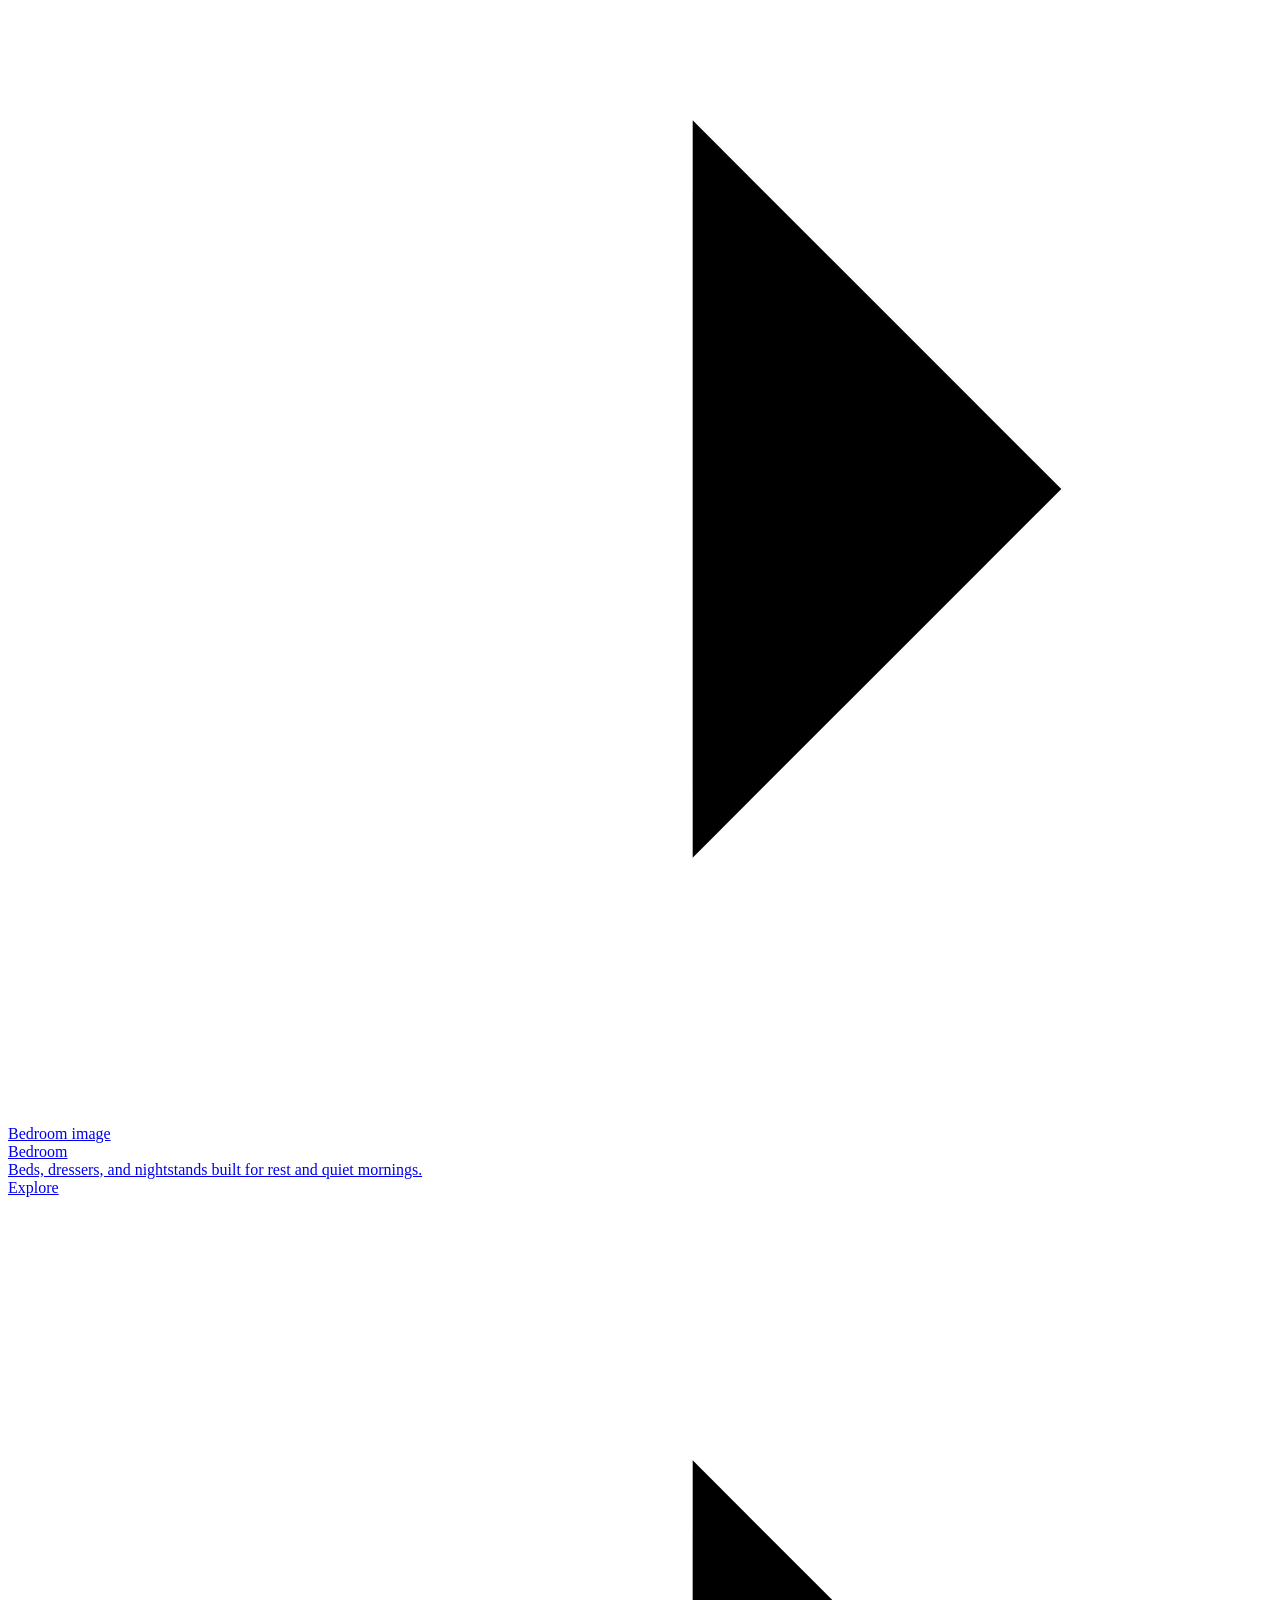
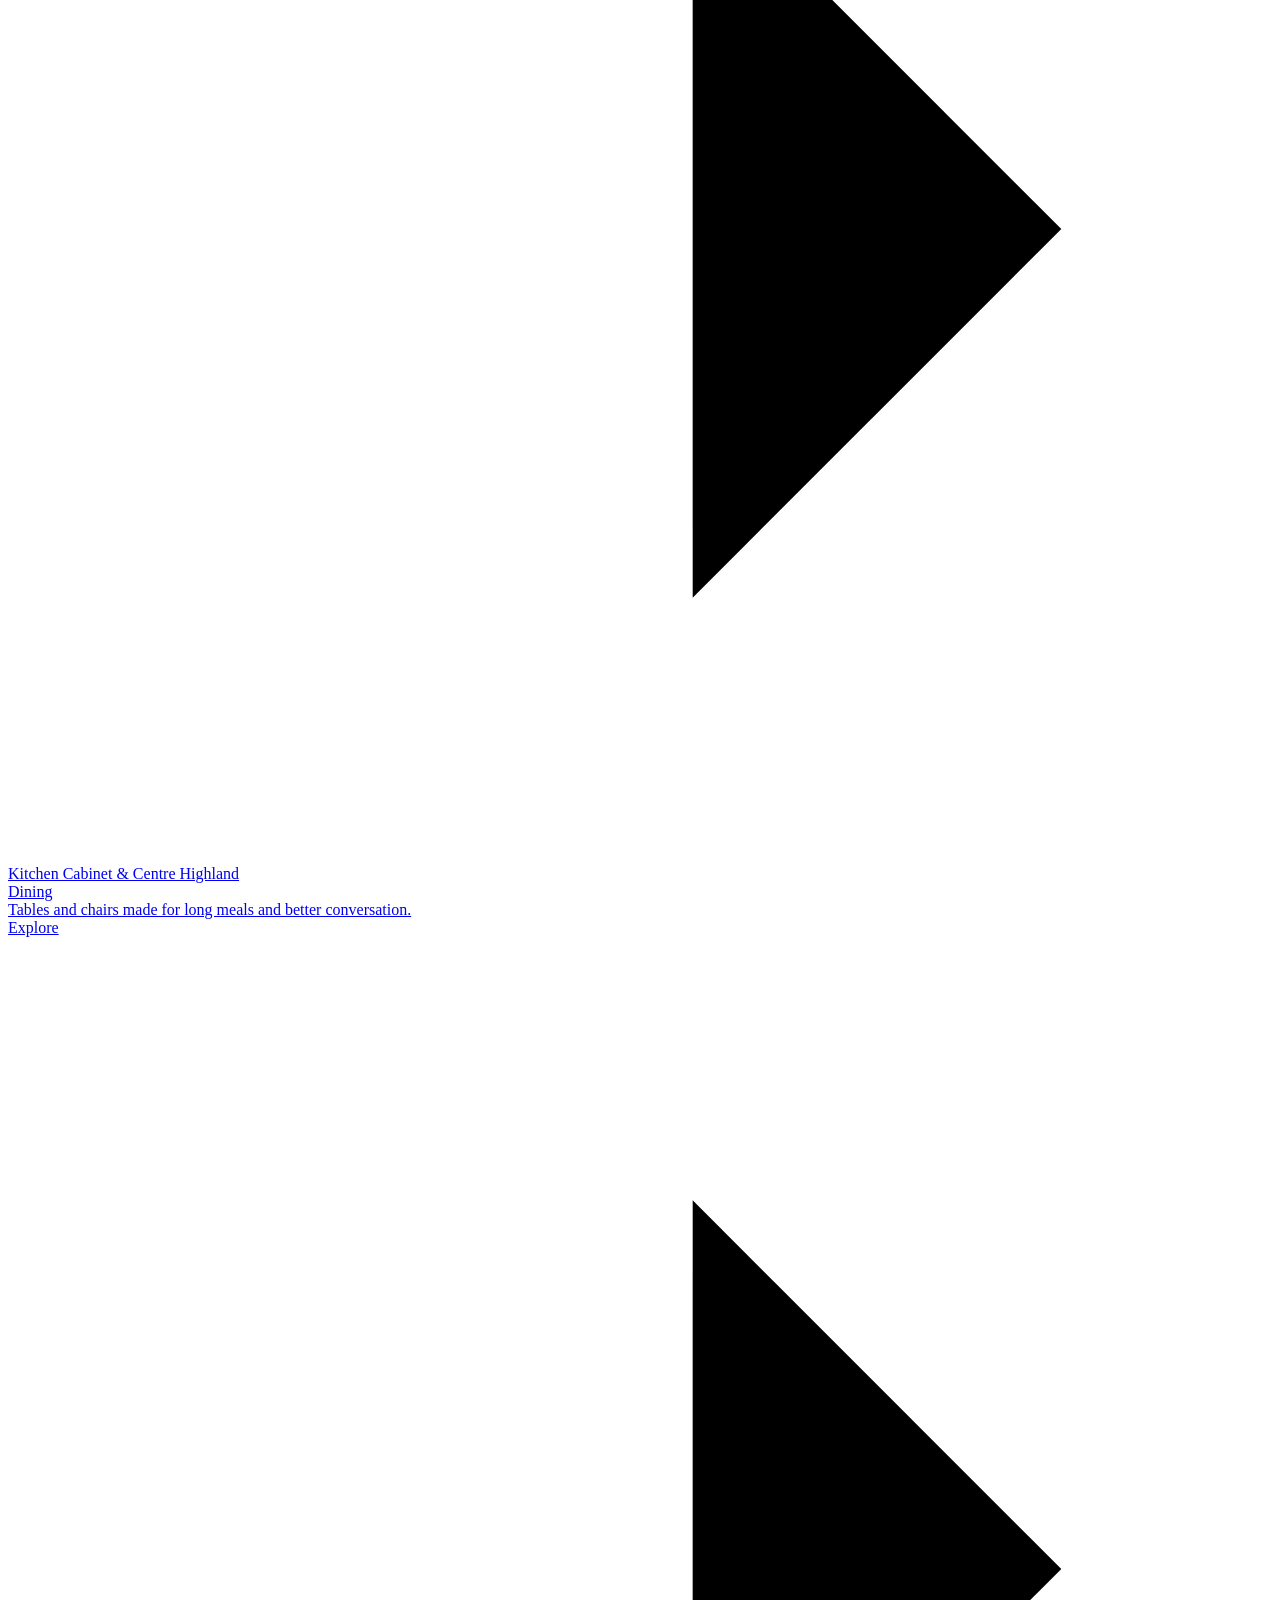
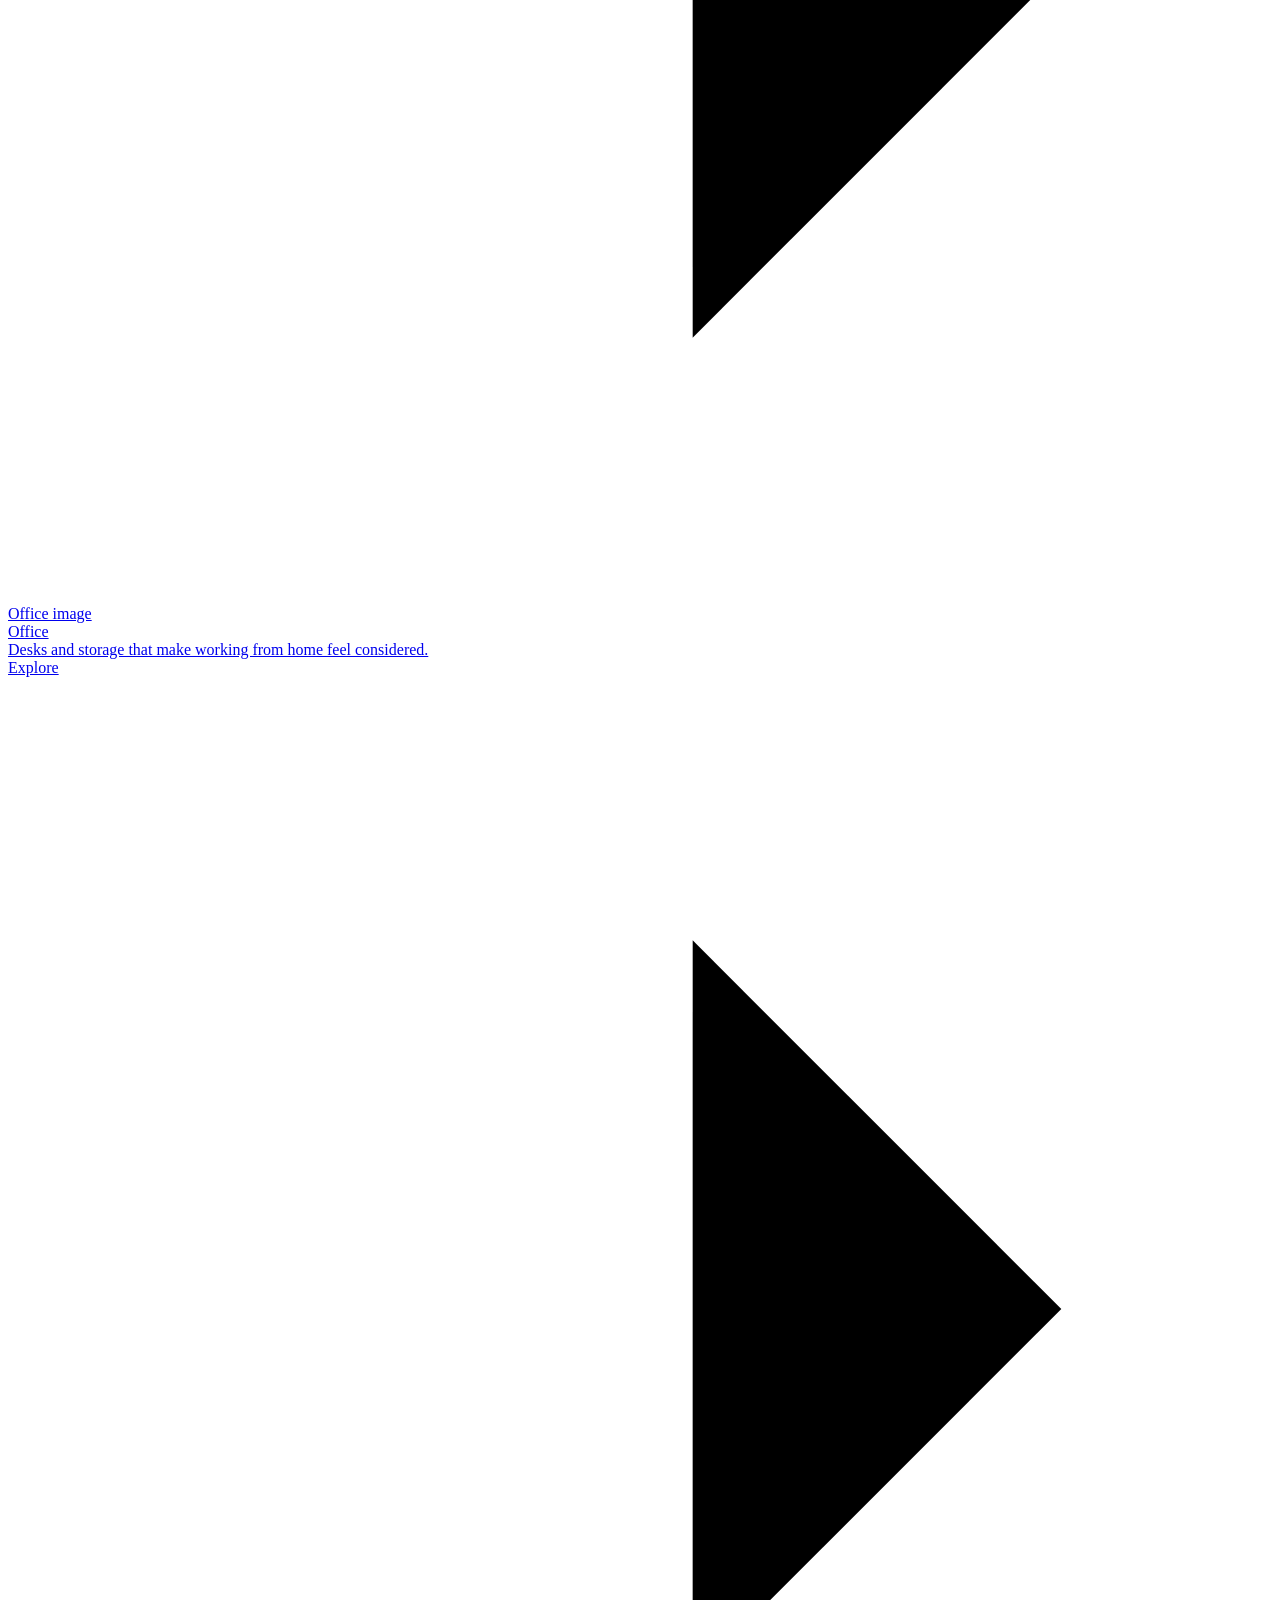
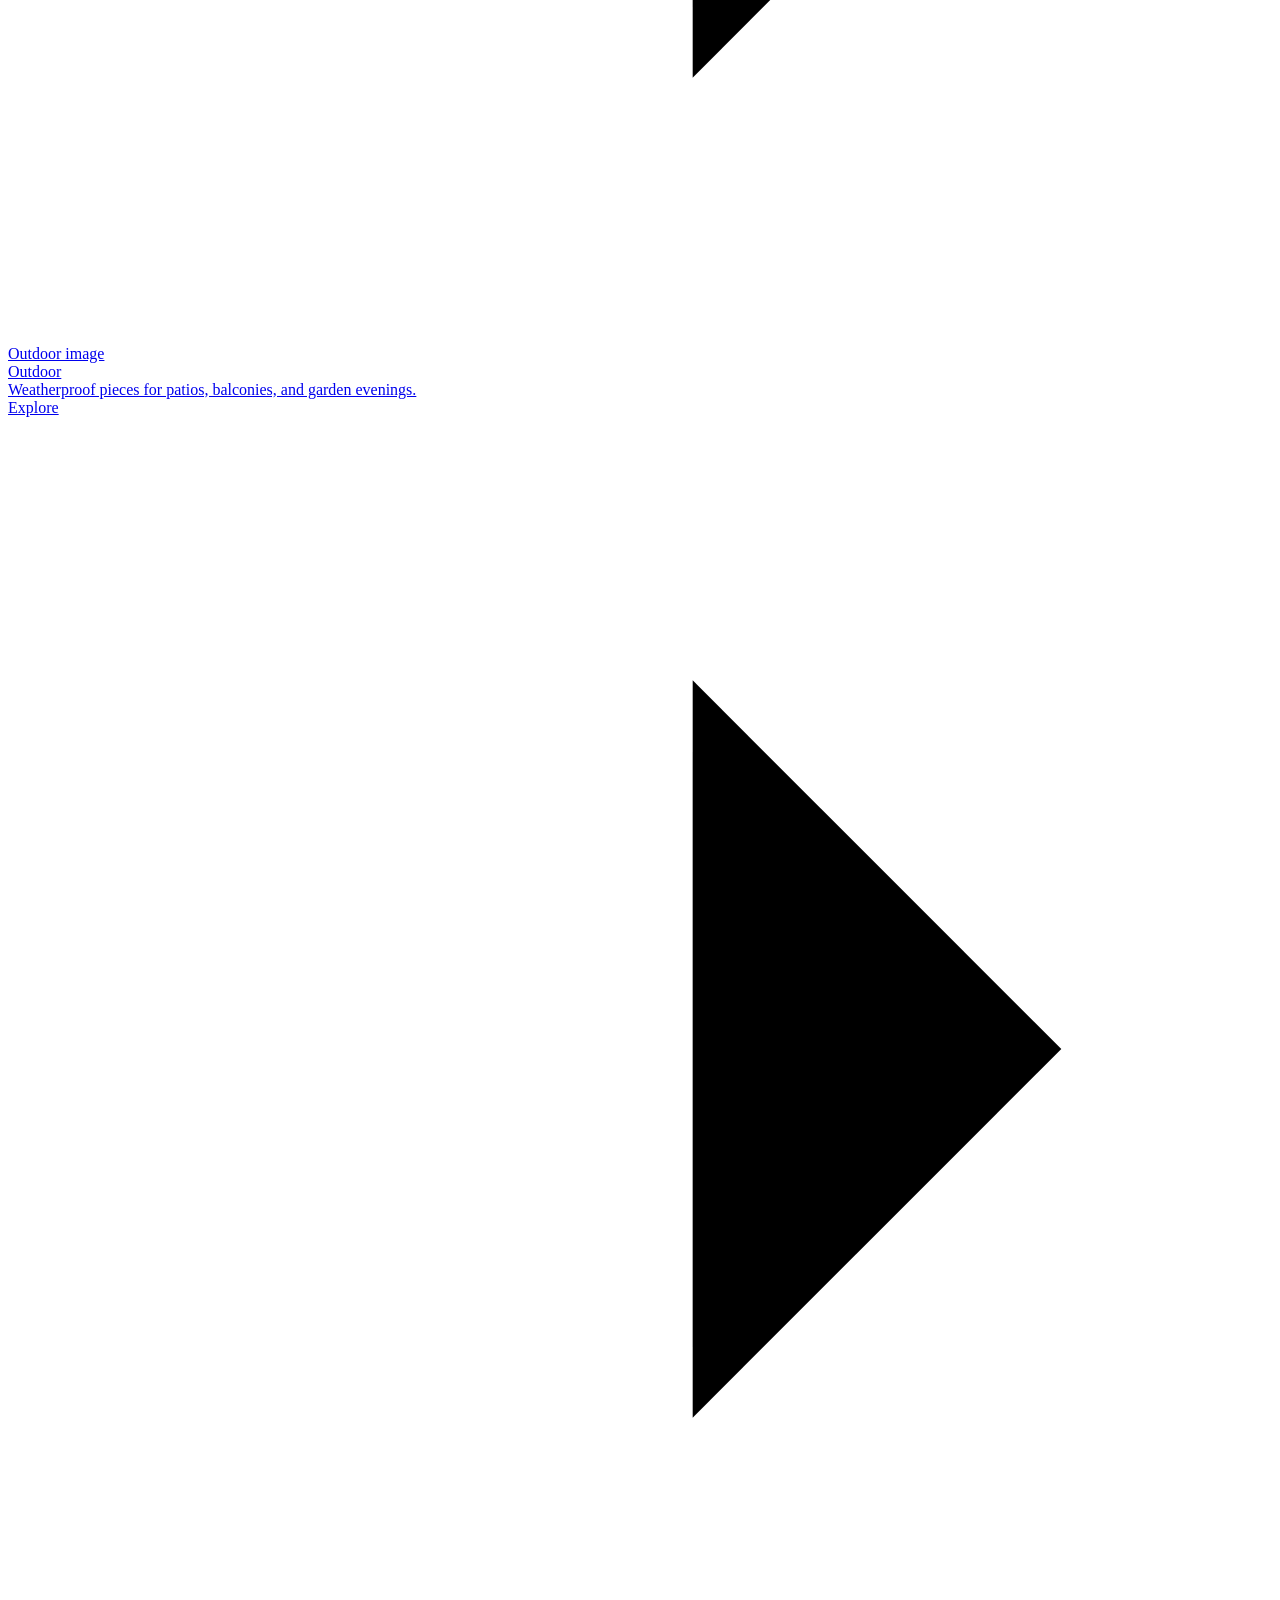
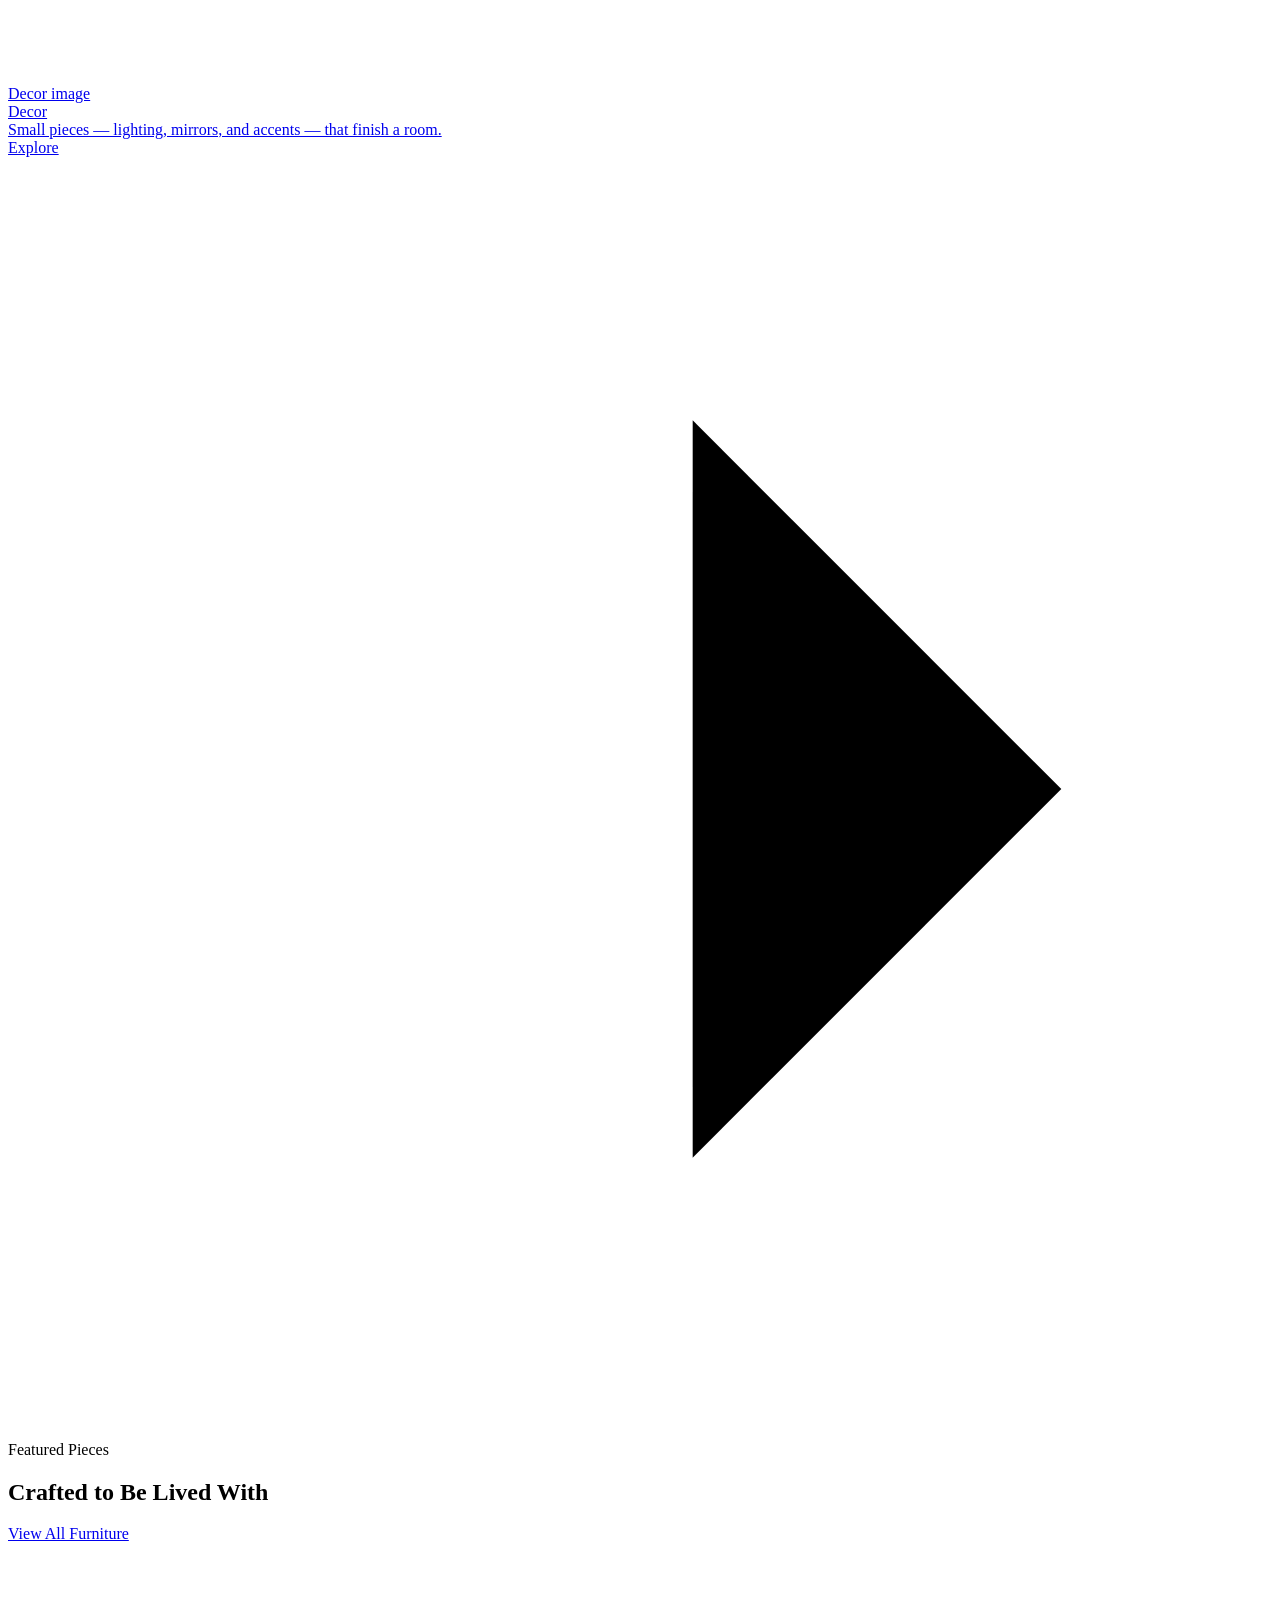
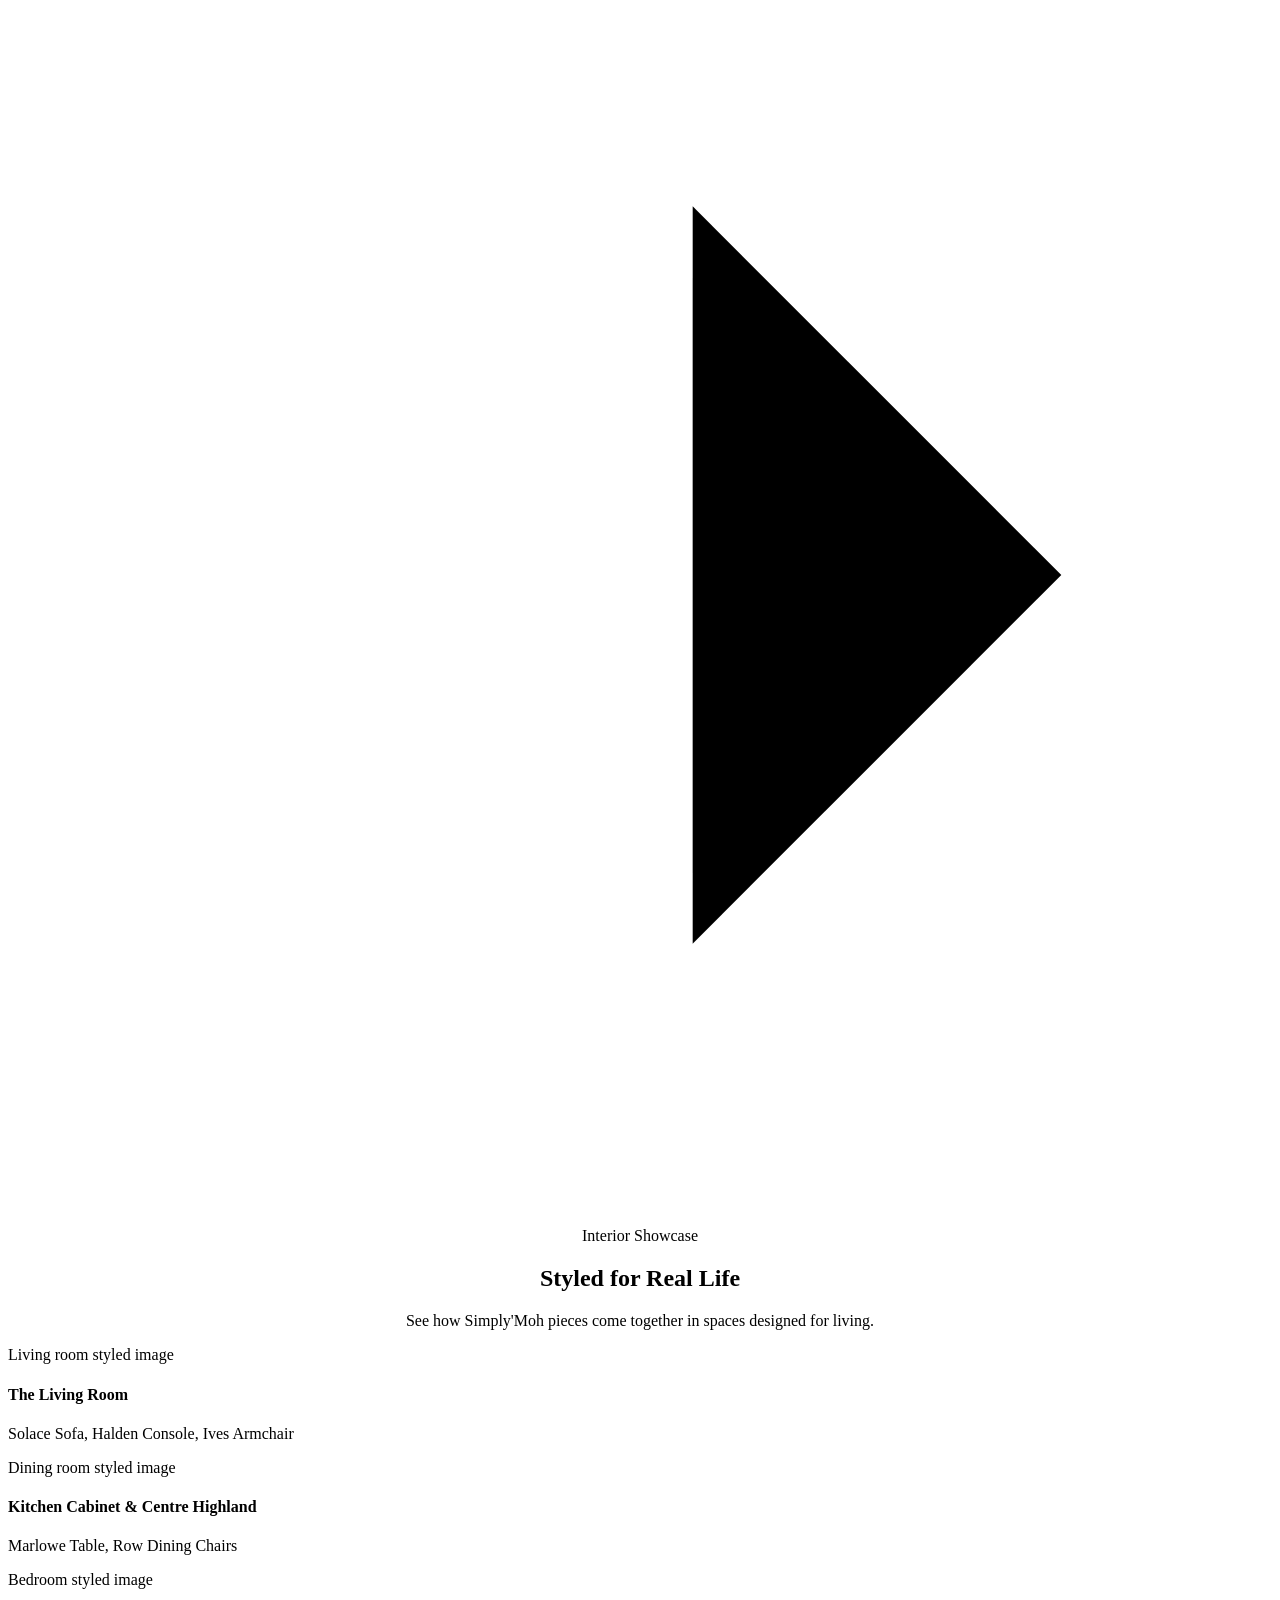
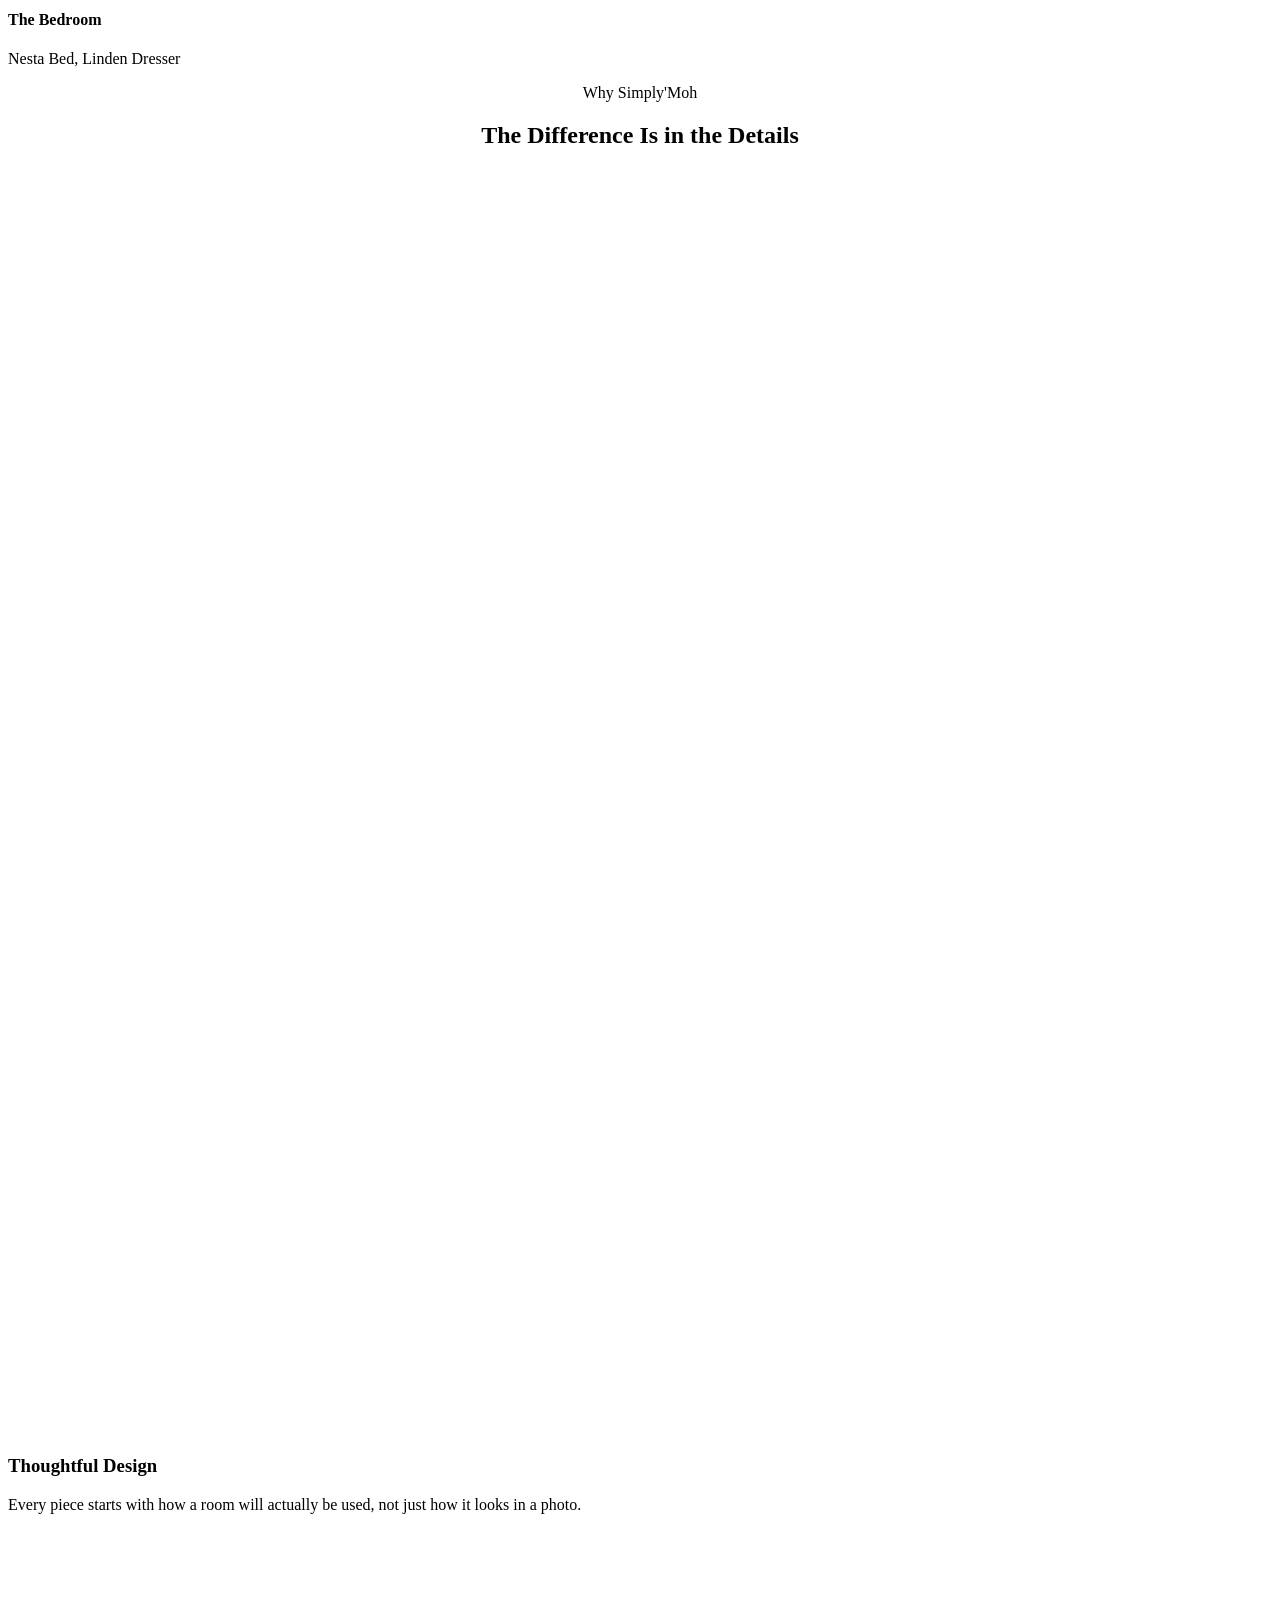
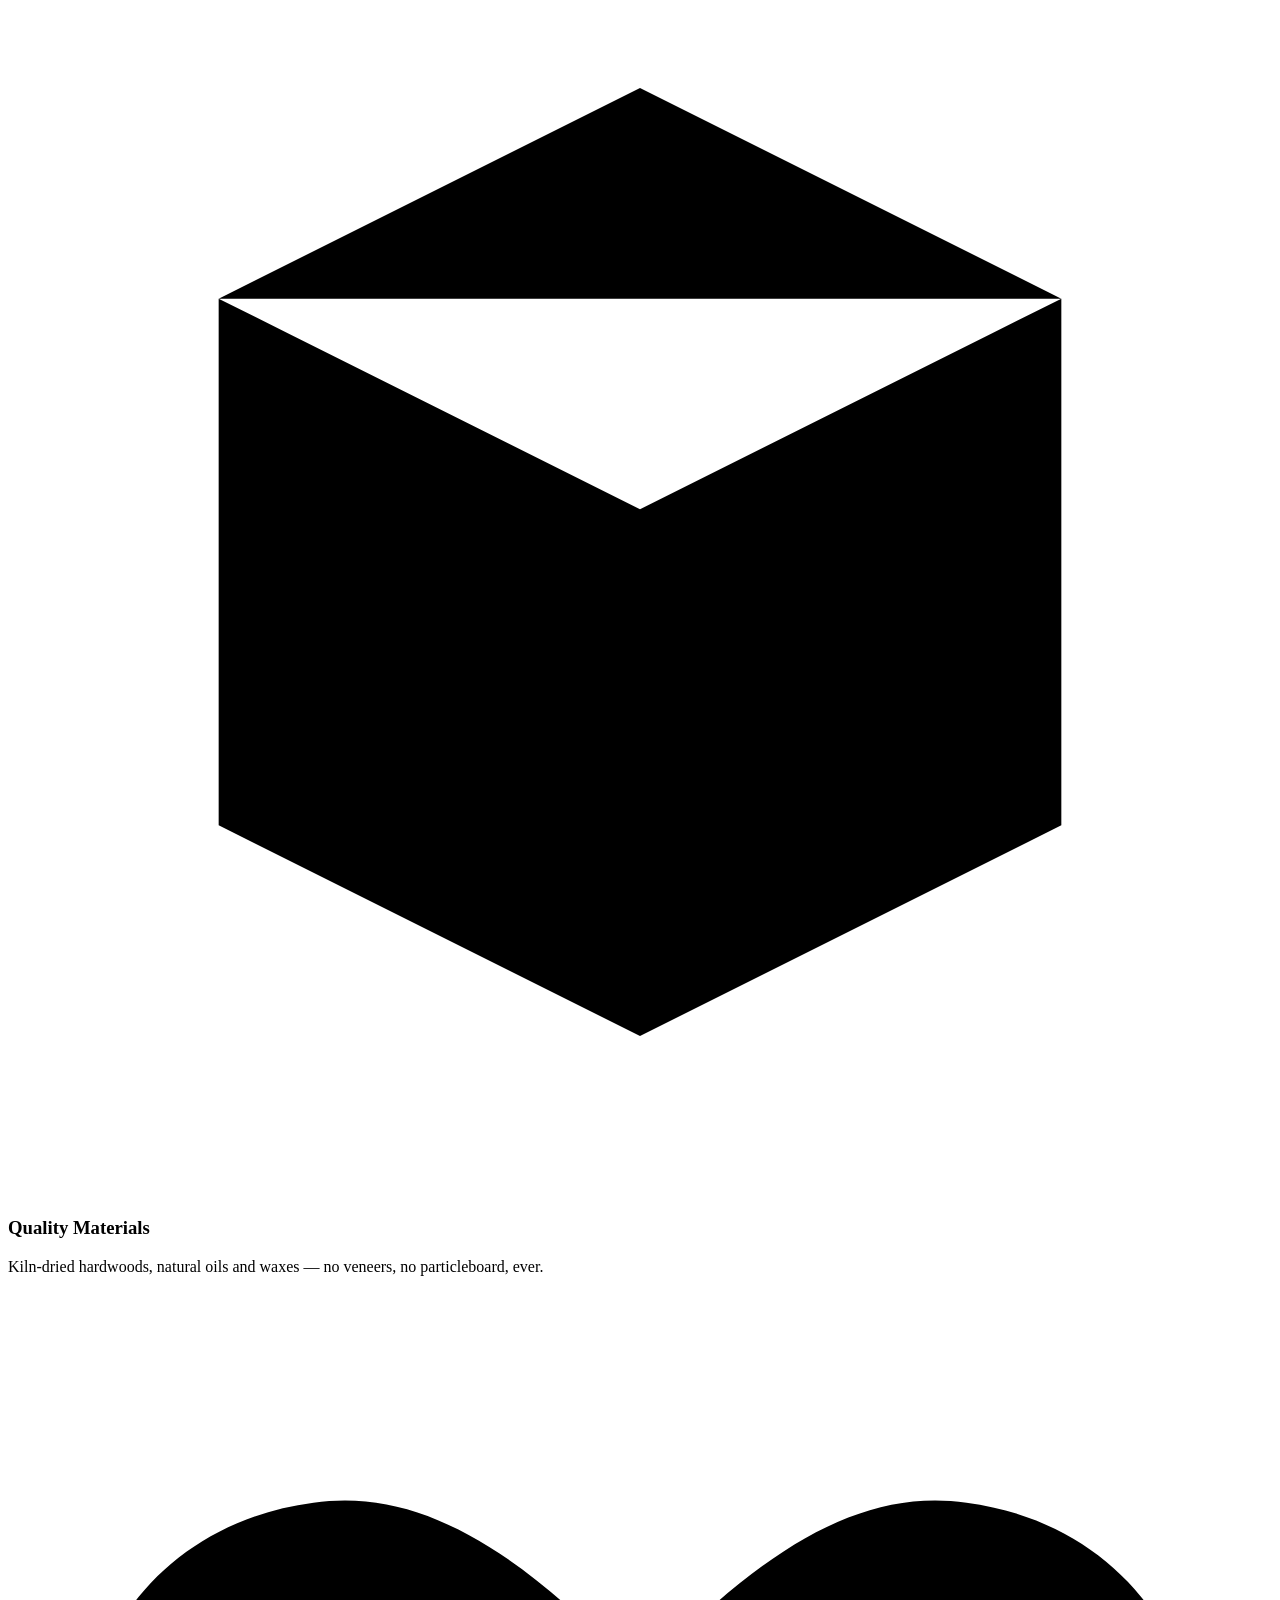
==== commit b28080b1: "Add files via upload" ====
--- a/index.html
+++ b/index.html
@@ -3,7 +3,7 @@
 <head>
 <meta charset="UTF-8">
 <meta name="viewport" content="width=device-width, initial-scale=1.0">
-<title>Lumora Furnishings — Designed for the Way You Live</title>
+<title>Simply'Moh Furniture Concept — Designed for the Way You Live</title>
 <link rel="stylesheet" href="css/style.css">
 </head>
 <body class="hero-page">
@@ -11,8 +11,8 @@
 <header class="nav-overlay transparent">
   <div class="nav">
     <a href="index.html" class="brand">
-      <div class="placeholder-img brand-mark"><img src="images/logo.png" alt="Lumora Furnishings logo" onerror="this.remove()" onload="this.parentElement.classList.add('has-img')"></div>
-      <span class="brand-name">Lumora</span>
+      <div class="placeholder-img brand-mark"><img src="images/logo_furniture.png" alt="Simply'Moh Furniture Concept logo" onerror="this.remove()" onload="this.parentElement.classList.add('has-img')"></div>
+      <span class="brand-name">Simply'Moh</span>
     </a>
     <nav class="nav-links">
       <a href="index.html">Home</a>
@@ -40,9 +40,9 @@
 
 <!-- HERO -->
 <section class="hero-full">
-  <div class="placeholder-img"><img src="images/pexels-photo-7546323.avif" alt="Living room styled with Lumora furniture" onerror="this.remove()" onload="this.parentElement.classList.add('has-img')"><span class="ph-label">Hero background photo — add yours here</span></div>
+  <div class="placeholder-img"><img src="images/pexels-photo-7546323.avif" alt="Living room styled with Simply'Moh furniture" onerror="this.remove()" onload="this.parentElement.classList.add('has-img')"><span class="ph-label">Hero background photo — add yours here</span></div>
   <div class="hero-full-inner">
-    <p class="section-label center">Lumora Furnishings</p>
+    <p class="section-label center">Simply'Moh Furniture Concept</p>
     <h1>Designed for the way you live.</h1>
     <p class="lead">Thoughtfully crafted furniture that brings comfort, character, and timeless beauty into every room.</p>
     <div class="hero-cta">
@@ -58,15 +58,15 @@
     <div class="col-head" style="justify-content:center;text-align:center;flex-direction:column;align-items:center;">
       <p class="section-label center">Browse by Room</p>
       <h2>Find Your Perfect Piece</h2>
-      <p>From the living room to the bedroom, every Lumora piece is designed to bring warmth and character into your space.</p>
+      <p>From the living room to the bedroom, every Simply'Moh piece is designed to bring warmth and character into your space.</p>
     </div>
     <div class="room-grid" style="margin-top:40px;">
-      <a class="collection-card" href="collections.html#living-room"><div class="placeholder-img"><img src="images/living-room.jpg" alt="Living Room image" onerror="this.remove()" onload="this.parentElement.classList.add('has-img')"><span class="ph-label">Living Room image</span></div><div class="collection-caption"><div class="name">Living Room</div><div class="desc">Sofas, chairs, and tables designed for comfort and conversation.</div><div class="explore">Explore<svg viewBox="0 0 24 24"><line x1="4" y1="12" x2="20" y2="12"/><polyline points="13 5 20 12 13 19"/></svg></div></div></a>
-      <a class="collection-card" href="collections.html#bedroom"><div class="placeholder-img"><img src="images/bedroom.jpg" alt="Bedroom image" onerror="this.remove()" onload="this.parentElement.classList.add('has-img')"><span class="ph-label">Bedroom image</span></div><div class="collection-caption"><div class="name">Bedroom</div><div class="desc">Beds, dressers, and nightstands built for rest and quiet mornings.</div><div class="explore">Explore<svg viewBox="0 0 24 24"><line x1="4" y1="12" x2="20" y2="12"/><polyline points="13 5 20 12 13 19"/></svg></div></div></a>
-      <a class="collection-card" href="collections.html#dining"><div class="placeholder-img"><img src="images/dining.jpg" alt="Dining image" onerror="this.remove()" onload="this.parentElement.classList.add('has-img')"><span class="ph-label">Dining image</span></div><div class="collection-caption"><div class="name">Dining</div><div class="desc">Tables and chairs made for long meals and better conversation.</div><div class="explore">Explore<svg viewBox="0 0 24 24"><line x1="4" y1="12" x2="20" y2="12"/><polyline points="13 5 20 12 13 19"/></svg></div></div></a>
-      <a class="collection-card" href="collections.html#office"><div class="placeholder-img"><img src="images/office.jpg" alt="Office image" onerror="this.remove()" onload="this.parentElement.classList.add('has-img')"><span class="ph-label">Office image</span></div><div class="collection-caption"><div class="name">Office</div><div class="desc">Desks and storage that make working from home feel considered.</div><div class="explore">Explore<svg viewBox="0 0 24 24"><line x1="4" y1="12" x2="20" y2="12"/><polyline points="13 5 20 12 13 19"/></svg></div></div></a>
-      <a class="collection-card" href="collections.html#outdoor"><div class="placeholder-img"><img src="images/outdoor.jpg" alt="Outdoor image" onerror="this.remove()" onload="this.parentElement.classList.add('has-img')"><span class="ph-label">Outdoor image</span></div><div class="collection-caption"><div class="name">Outdoor</div><div class="desc">Weatherproof pieces for patios, balconies, and garden evenings.</div><div class="explore">Explore<svg viewBox="0 0 24 24"><line x1="4" y1="12" x2="20" y2="12"/><polyline points="13 5 20 12 13 19"/></svg></div></div></a>
-      <a class="collection-card" href="collections.html#decor"><div class="placeholder-img"><img src="images/decor.jpg" alt="Decor image" onerror="this.remove()" onload="this.parentElement.classList.add('has-img')"><span class="ph-label">Decor image</span></div><div class="collection-caption"><div class="name">Decor</div><div class="desc">Small pieces — lighting, mirrors, and accents — that finish a room.</div><div class="explore">Explore<svg viewBox="0 0 24 24"><line x1="4" y1="12" x2="20" y2="12"/><polyline points="13 5 20 12 13 19"/></svg></div></div></a>
+      <a class="collection-card" href="collections.html#living-room"><div class="placeholder-img"><img src="images/WhatsApp Image 2026-09-17 at 23.46.01 (1).jpeg" alt="Living Room image" onerror="this.remove()" onload="this.parentElement.classList.add('has-img')"><span class="ph-label">Living Room image</span></div><div class="collection-caption"><div class="name">Living Room</div><div class="desc">Sofas, chairs, and tables designed for comfort and conversation.</div><div class="explore">Explore<svg viewBox="0 0 24 24"><line x1="4" y1="12" x2="20" y2="12"/><polyline points="13 5 20 12 13 19"/></svg></div></div></a>
+      <a class="collection-card" href="collections.html#bedroom"><div class="placeholder-img"><img src="images/WhatsApp Image 2026-09-17 at 23.46.01.jpeg" alt="Bedroom image" onerror="this.remove()" onload="this.parentElement.classList.add('has-img')"><span class="ph-label">Bedroom image</span></div><div class="collection-caption"><div class="name">Bedroom</div><div class="desc">Beds, dressers, and nightstands built for rest and quiet mornings.</div><div class="explore">Explore<svg viewBox="0 0 24 24"><line x1="4" y1="12" x2="20" y2="12"/><polyline points="13 5 20 12 13 19"/></svg></div></div></a>
+      <a class="collection-card" href="collections.html#dining"><div class="placeholder-img"><img src="images/WhatsApp Image 2026-09-17 at 23.46.02 (2).jpeg" alt="Dining image" onerror="this.remove()" onload="this.parentElement.classList.add('has-img')"><span class="ph-label">Kitchen Cabinet & Centre Highland</span></div><div class="collection-caption"><div class="name">Dining</div><div class="desc">Tables and chairs made for long meals and better conversation.</div><div class="explore">Explore<svg viewBox="0 0 24 24"><line x1="4" y1="12" x2="20" y2="12"/><polyline points="13 5 20 12 13 19"/></svg></div></div></a>
+      <a class="collection-card" href="collections.html#office"><div class="placeholder-img"><img src="images/boss-2m-executive-office-desk_720x.jpg" alt="Office image" onerror="this.remove()" onload="this.parentElement.classList.add('has-img')"><span class="ph-label">Office image</span></div><div class="collection-caption"><div class="name">Office</div><div class="desc">Desks and storage that make working from home feel considered.</div><div class="explore">Explore<svg viewBox="0 0 24 24"><line x1="4" y1="12" x2="20" y2="12"/><polyline points="13 5 20 12 13 19"/></svg></div></div></a>
+      <a class="collection-card" href="collections.html#outdoor"><div class="placeholder-img"><img src="images/WhatsApp Image 2026-09-17 at 23.45.56.jpeg" alt="Outdoor image" onerror="this.remove()" onload="this.parentElement.classList.add('has-img')"><span class="ph-label">Outdoor image</span></div><div class="collection-caption"><div class="name">Outdoor</div><div class="desc">Weatherproof pieces for patios, balconies, and garden evenings.</div><div class="explore">Explore<svg viewBox="0 0 24 24"><line x1="4" y1="12" x2="20" y2="12"/><polyline points="13 5 20 12 13 19"/></svg></div></div></a>
+      <a class="collection-card" href="collections.html#decor"><div class="placeholder-img"><img src="images/WhatsApp Image 2026-09-17 at 23.46.01 (2).jpeg" alt="Decor image" onerror="this.remove()" onload="this.parentElement.classList.add('has-img')"><span class="ph-label">Decor image</span></div><div class="collection-caption"><div class="name">Decor</div><div class="desc">Small pieces — lighting, mirrors, and accents — that finish a room.</div><div class="explore">Explore<svg viewBox="0 0 24 24"><line x1="4" y1="12" x2="20" y2="12"/><polyline points="13 5 20 12 13 19"/></svg></div></div></a>
     </div>
   </div>
 </section>
@@ -91,20 +91,20 @@
     <div class="col-head" style="justify-content:center;text-align:center;flex-direction:column;align-items:center;">
       <p class="section-label center">Interior Showcase</p>
       <h2>Styled for Real Life</h2>
-      <p>See how Lumora pieces come together in spaces designed for living.</p>
+      <p>See how Simply'Moh pieces come together in spaces designed for living.</p>
     </div>
     <div class="showcase-grid">
       <div class="showcase-item tall">
-        <div class="placeholder-img"><img src="images/showcase-living-room.jpg" alt="Living room styled image" onerror="this.remove()" onload="this.parentElement.classList.add('has-img')"><span class="ph-label">Living room styled image</span></div>
+        <div class="placeholder-img"><img src="images/WhatsApp Image 2026-09-17 at 23.46.01 (1).jpeg" alt="Living room styled image" onerror="this.remove()" onload="this.parentElement.classList.add('has-img')"><span class="ph-label">Living room styled image</span></div>
         <div class="showcase-caption"><h4>The Living Room</h4><p>Solace Sofa, Halden Console, Ives Armchair</p></div>
       </div>
       <div class="showcase-stack">
         <div class="showcase-item">
-          <div class="placeholder-img"><img src="images/showcase-dining-room.jpg" alt="Dining room styled image" onerror="this.remove()" onload="this.parentElement.classList.add('has-img')"><span class="ph-label">Dining room styled image</span></div>
-          <div class="showcase-caption"><h4>The Dining Room</h4><p>Marlowe Table, Row Dining Chairs</p></div>
+          <div class="placeholder-img"><img src="images/WhatsApp Image 2026-09-17 at 23.46.02 (2).jpeg" alt="Dining room styled image" onerror="this.remove()" onload="this.parentElement.classList.add('has-img')"><span class="ph-label">Dining room styled image</span></div>
+          <div class="showcase-caption"><h4>Kitchen Cabinet & Centre Highland</h4><p>Marlowe Table, Row Dining Chairs</p></div>
         </div>
         <div class="showcase-item">
-          <div class="placeholder-img"><img src="images/showcase-bedroom.jpg" alt="Bedroom styled image" onerror="this.remove()" onload="this.parentElement.classList.add('has-img')"><span class="ph-label">Bedroom styled image</span></div>
+          <div class="placeholder-img"><img src="images/WhatsApp Image 2026-09-17 at 23.45.59 (2).jpeg" alt="Bedroom styled image" onerror="this.remove()" onload="this.parentElement.classList.add('has-img')"><span class="ph-label">Bedroom styled image</span></div>
           <div class="showcase-caption"><h4>The Bedroom</h4><p>Nesta Bed, Linden Dresser</p></div>
         </div>
       </div>
@@ -112,11 +112,11 @@
   </div>
 </section>
 
-<!-- WHY LUMORA -->
+<!-- WHY SIMPLY'MOH -->
 <section class="why">
   <div class="wrap">
     <div class="col-head" style="justify-content:center;text-align:center;flex-direction:column;align-items:center;">
-      <p class="section-label center">Why Lumora</p>
+      <p class="section-label center">Why Simply'Moh</p>
       <h2>The Difference Is in the Details</h2>
     </div>
     <div class="why-grid">
@@ -180,12 +180,11 @@
   <div class="wrap">
     <div class="footer-top">
       <div style="max-width:260px;">
-        <span class="brand-name">Lumora</span>
-        <p style="color:#B9AF9E;font-size:0.88rem;margin-top:10px;">Furniture that makes your space feel like home. Thoughtfully crafted, designed to last for generations.</p>
+        <span class="brand-name">Simply'Moh</span>
+        <p style="color:#B9AF9E;font-size:0.88rem;margin-top:10px;">At Simply'Moh Furniture Concept, we don't just make furniture — we create experiences that transform every house into a luxurious home.</p>
         <div class="social-row">
-          <a class="social-btn" href="#" aria-label="Facebook" target="_blank" rel="noopener"><svg viewBox="0 0 24 24"><path d="M13.5 21v-7.5H16l.4-3H13.5V8.4c0-.87.24-1.46 1.5-1.46H16.5V4.35C16.24 4.32 15.36 4.25 14.33 4.25c-2.15 0-3.63 1.31-3.63 3.72v2.53H8v3h2.7V21h2.8z"/></svg></a>
-          <a class="social-btn" href="#" aria-label="Instagram" target="_blank" rel="noopener"><svg viewBox="0 0 24 24"><path d="M12 8.6a3.4 3.4 0 1 0 0 6.8 3.4 3.4 0 0 0 0-6.8zm0 5.6a2.2 2.2 0 1 1 0-4.4 2.2 2.2 0 0 1 0 4.4zM16.9 4H7.1A3.1 3.1 0 0 0 4 7.1v9.8A3.1 3.1 0 0 0 7.1 20h9.8a3.1 3.1 0 0 0 3.1-3.1V7.1A3.1 3.1 0 0 0 16.9 4zm1.9 12.9a1.9 1.9 0 0 1-1.9 1.9H7.1a1.9 1.9 0 0 1-1.9-1.9V7.1a1.9 1.9 0 0 1 1.9-1.9h9.8a1.9 1.9 0 0 1 1.9 1.9zM17 7.6a.9.9 0 1 1-1.8 0 .9.9 0 0 1 1.8 0z"/></svg></a>
-          <a class="social-btn" href="#" aria-label="TikTok" target="_blank" rel="noopener"><svg viewBox="0 0 24 24"><path d="M16.6 4c.3 1.9 1.5 3.3 3.4 3.5v2.4c-1.2.1-2.4-.3-3.4-1v6.4c0 3-2.4 4.7-4.9 4.7-2.7 0-4.9-2-4.9-4.6 0-2.9 2.6-5 5.5-4.5v2.5c-1.3-.3-2.9.4-2.9 2 0 1.2 1.1 2 2.3 2 1.4 0 2.4-1 2.4-2.9V4h2.5z"/></svg></a>
+          <a class="social-btn" href="https://www.instagram.com/simply_moh_furniture" aria-label="Instagram" target="_blank" rel="noopener"><svg viewBox="0 0 24 24"><path d="M12 8.6a3.4 3.4 0 1 0 0 6.8 3.4 3.4 0 0 0 0-6.8zm0 5.6a2.2 2.2 0 1 1 0-4.4 2.2 2.2 0 0 1 0 4.4zM16.9 4H7.1A3.1 3.1 0 0 0 4 7.1v9.8A3.1 3.1 0 0 0 7.1 20h9.8a3.1 3.1 0 0 0 3.1-3.1V7.1A3.1 3.1 0 0 0 16.9 4zm1.9 12.9a1.9 1.9 0 0 1-1.9 1.9H7.1a1.9 1.9 0 0 1-1.9-1.9V7.1a1.9 1.9 0 0 1 1.9-1.9h9.8a1.9 1.9 0 0 1 1.9 1.9zM17 7.6a.9.9 0 1 1-1.8 0 .9.9 0 0 1 1.8 0z"/></svg></a>
+          <a class="social-btn" href="https://www.tiktok.com/@simplymoh.furniture" aria-label="TikTok" target="_blank" rel="noopener"><svg viewBox="0 0 24 24"><path d="M16.6 4c.3 1.9 1.5 3.3 3.4 3.5v2.4c-1.2.1-2.4-.3-3.4-1v6.4c0 3-2.4 4.7-4.9 4.7-2.7 0-4.9-2-4.9-4.6 0-2.9 2.6-5 5.5-4.5v2.5c-1.3-.3-2.9.4-2.9 2 0 1.2 1.1 2 2.3 2 1.4 0 2.4-1 2.4-2.9V4h2.5z"/></svg></a>
         </div>
       </div>
       <div class="footer-links">
@@ -213,7 +212,7 @@
       </div>
     </div>
     <div class="footer-bottom">
-      <span>© 2026 Lumora Furnishings. All rights reserved.</span>
+      <span>© 2026 Simply'Moh Furniture Concept. All rights reserved.</span>
       <span>Made with care in Lagos</span>
     </div>
   </div>
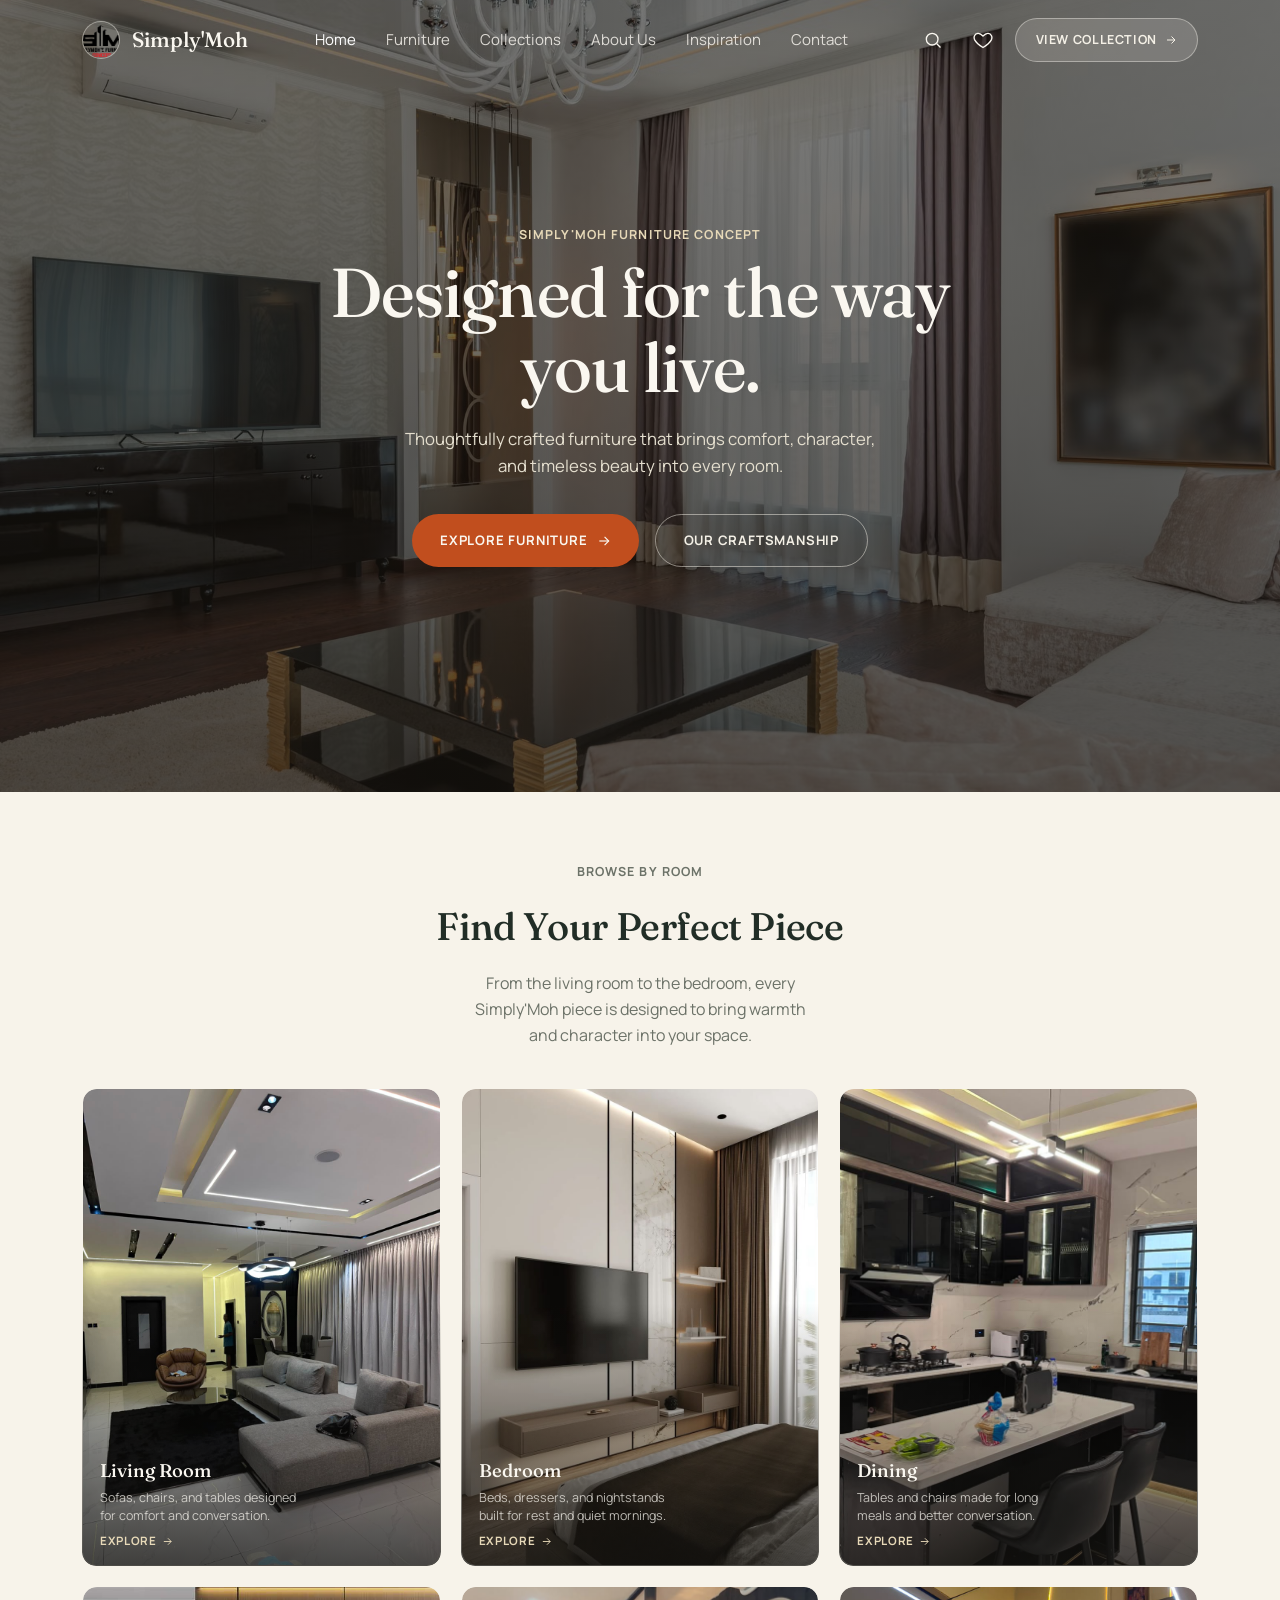
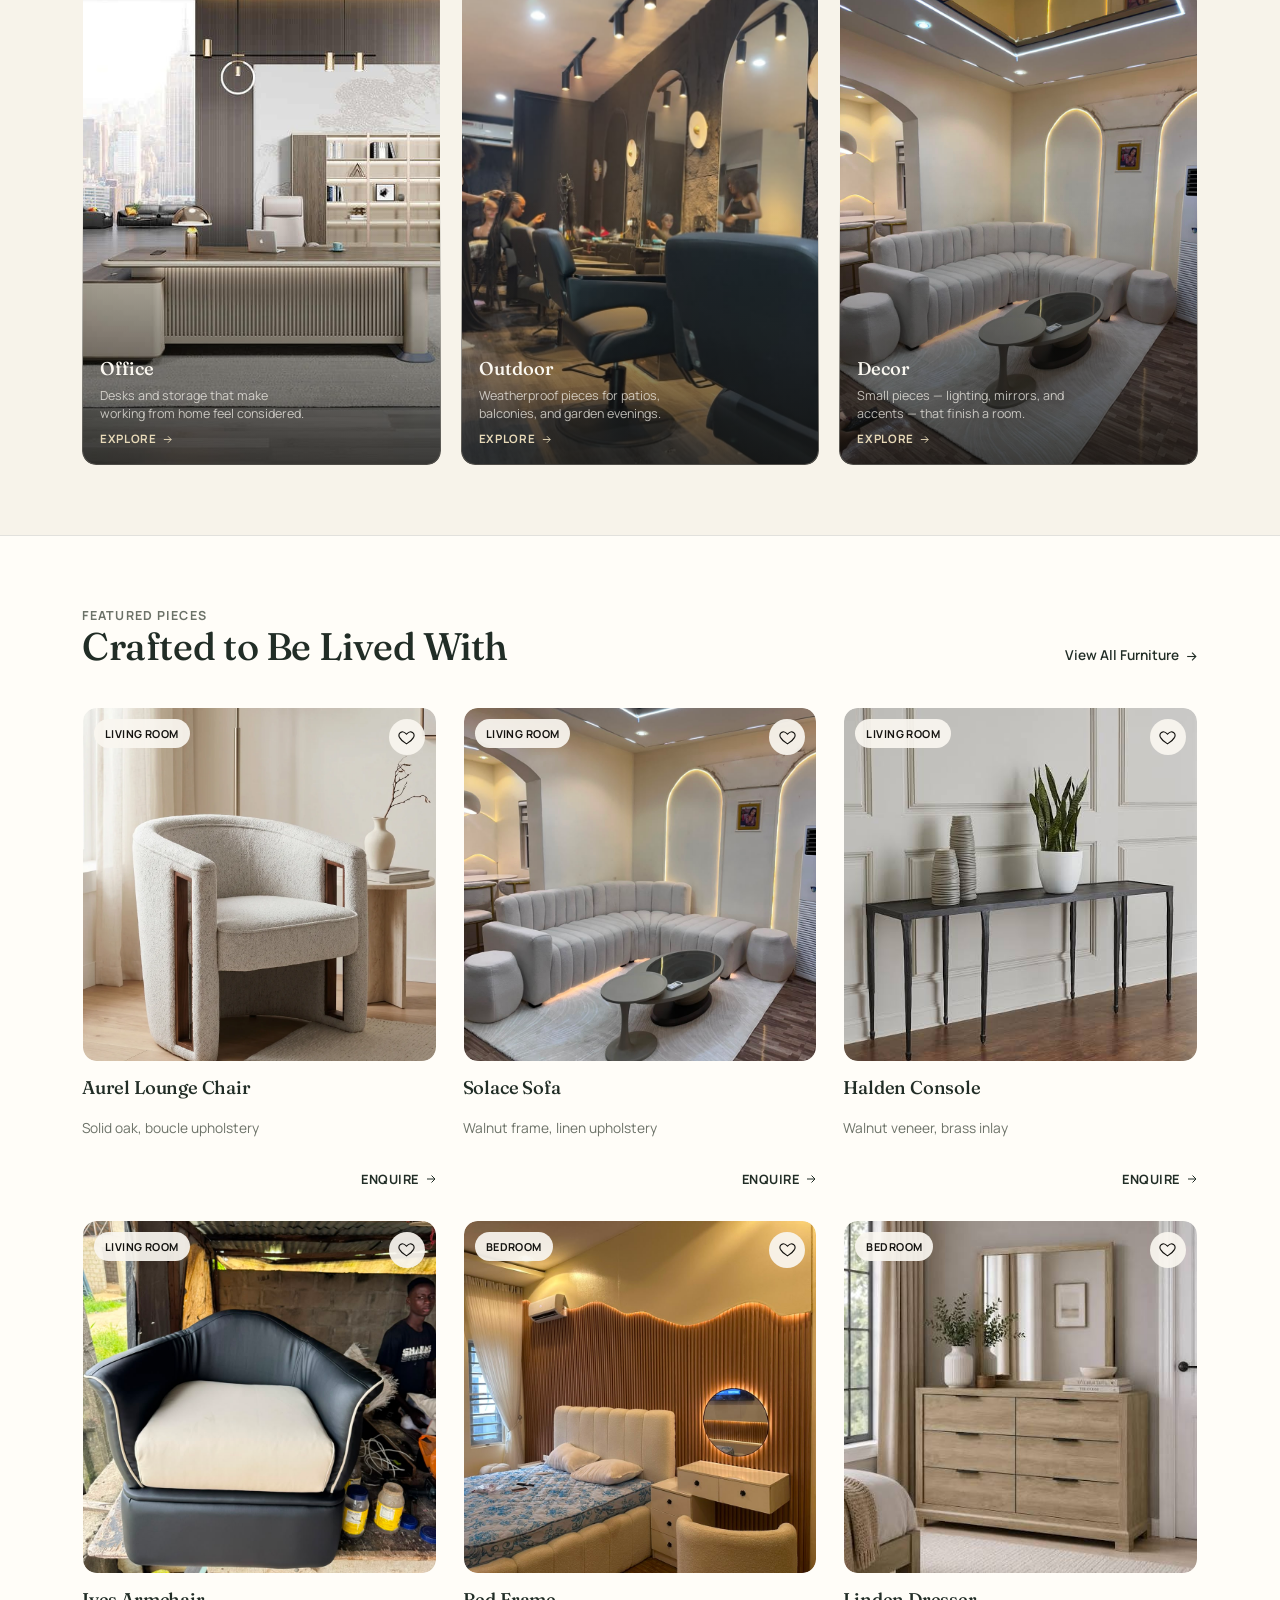
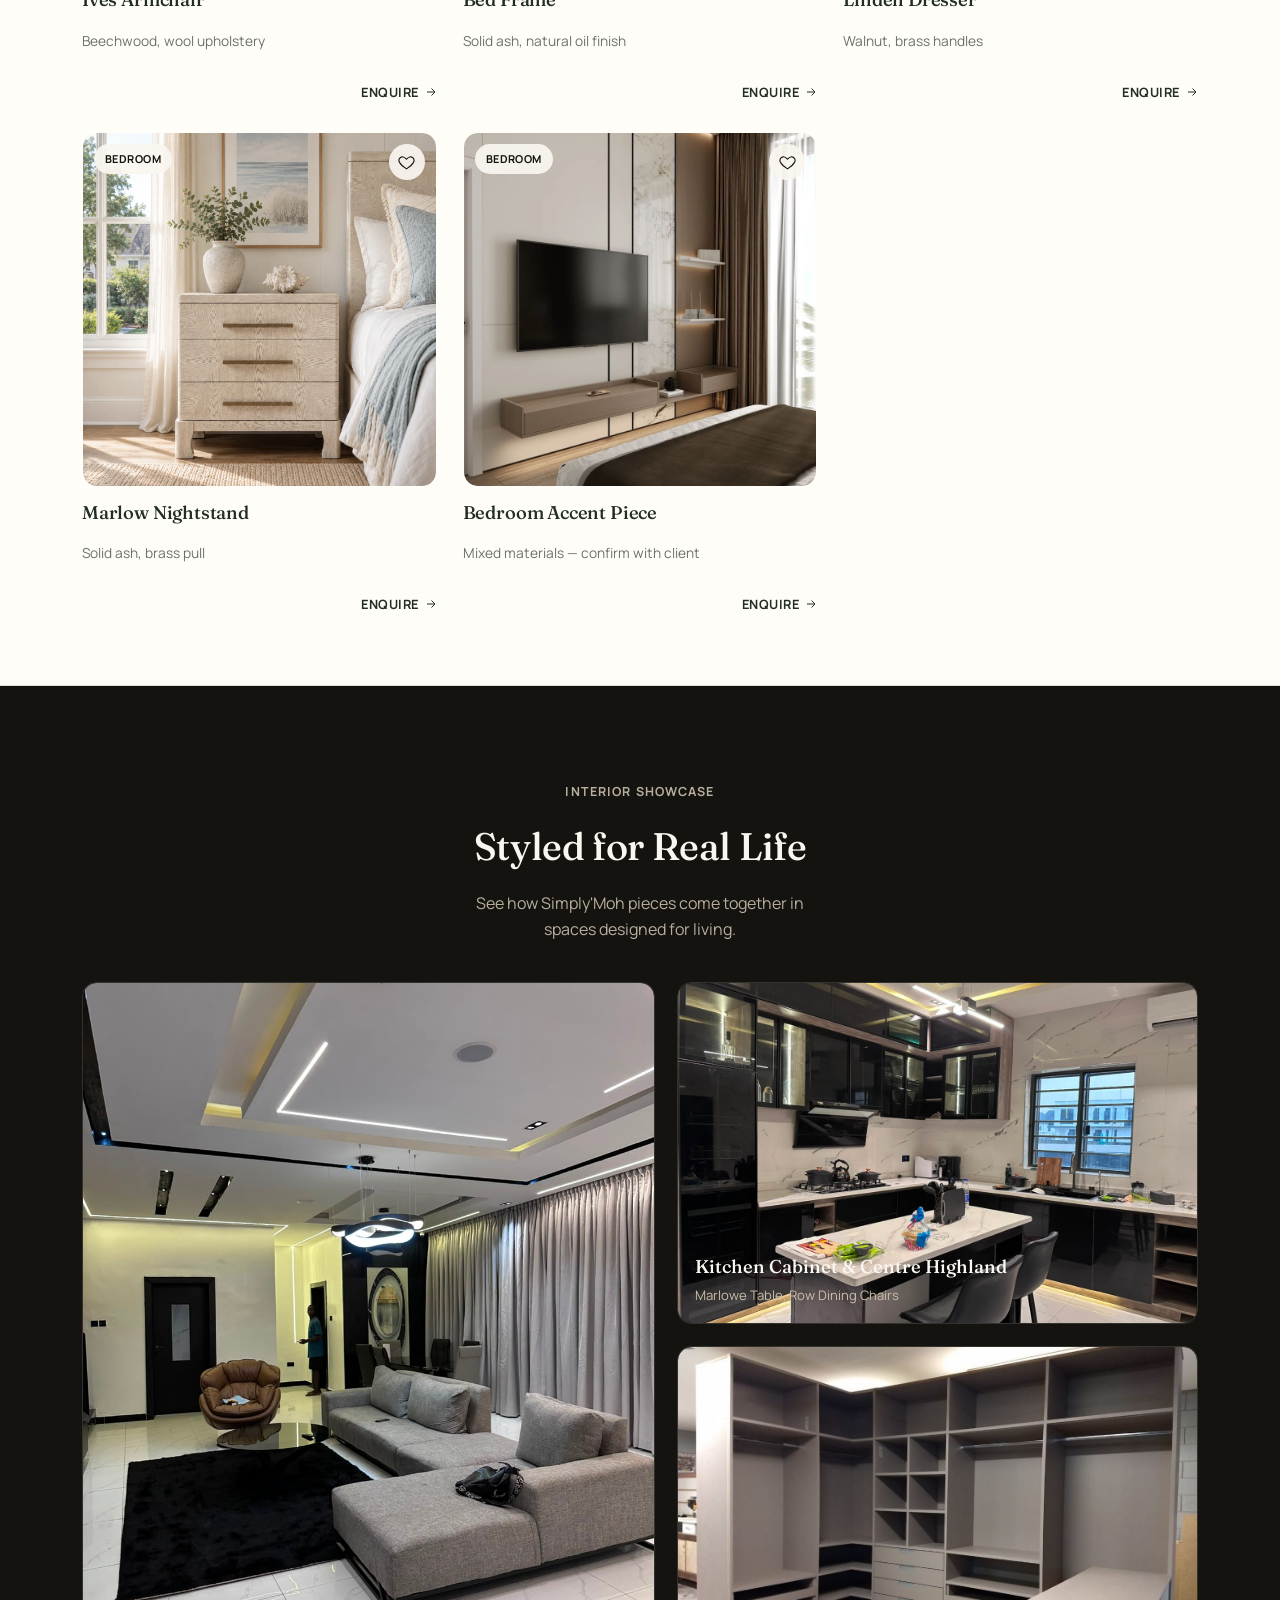
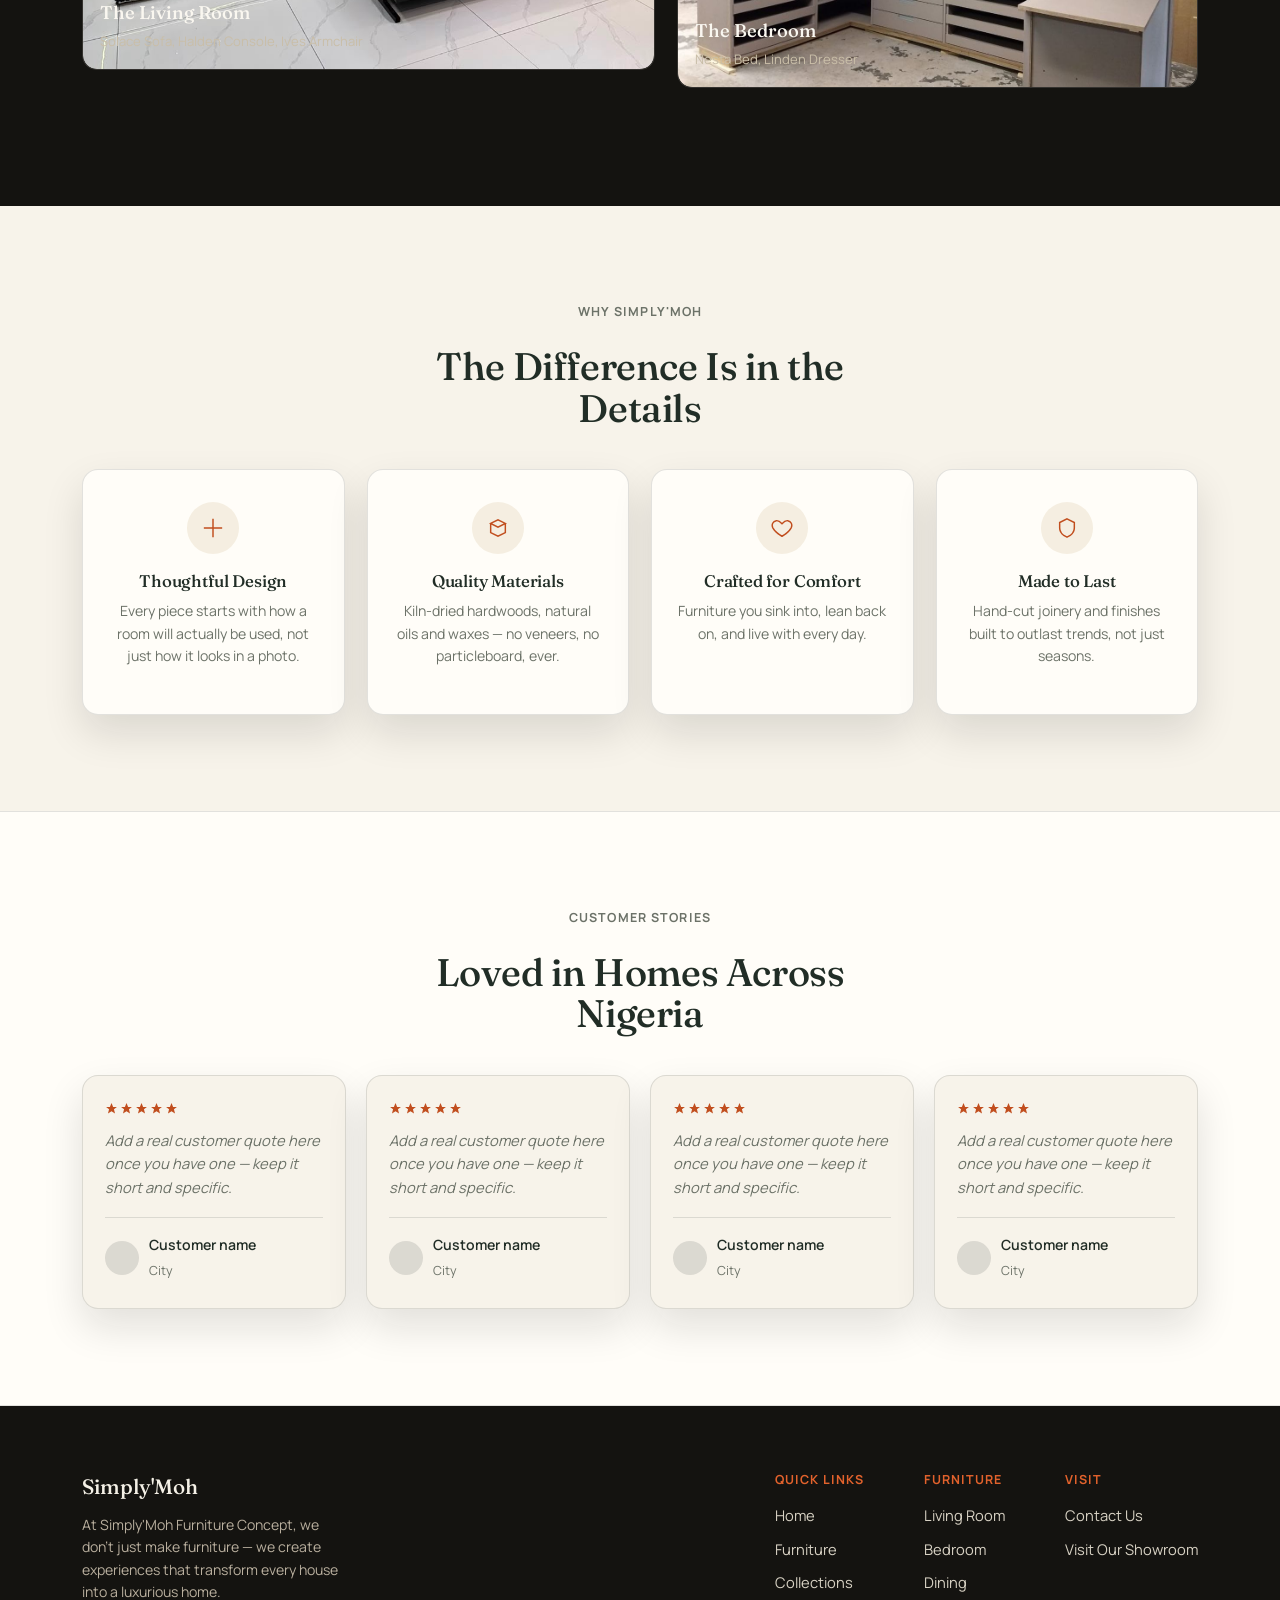
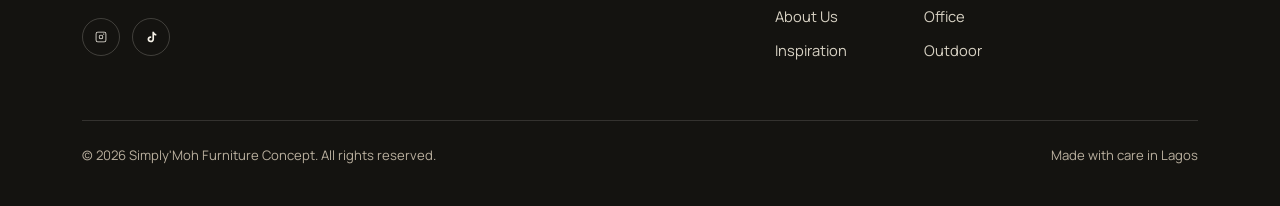
==== commit 2fd09e4d: "Add files via upload" ====
--- a/index.html
+++ b/index.html
@@ -11,7 +11,7 @@
 <header class="nav-overlay transparent">
   <div class="nav">
     <a href="index.html" class="brand">
-      <div class="placeholder-img brand-mark"><img src="images/logo_furniture.png" alt="Simply'Moh Furniture Concept logo" onerror="this.remove()" onload="this.parentElement.classList.add('has-img')"></div>
+      <div class="placeholder-img brand-mark"><img loading="lazy" src="images/logo_furniture.png" alt="Simply'Moh Furniture Concept logo" onerror="this.remove()" onload="this.parentElement.classList.add('has-img')"></div>
       <span class="brand-name">Simply'Moh</span>
     </a>
     <nav class="nav-links">
@@ -61,12 +61,12 @@
       <p>From the living room to the bedroom, every Simply'Moh piece is designed to bring warmth and character into your space.</p>
     </div>
     <div class="room-grid" style="margin-top:40px;">
-      <a class="collection-card" href="collections.html#living-room"><div class="placeholder-img"><img src="images/WhatsApp Image 2026-09-17 at 23.46.01 (1).jpeg" alt="Living Room image" onerror="this.remove()" onload="this.parentElement.classList.add('has-img')"><span class="ph-label">Living Room image</span></div><div class="collection-caption"><div class="name">Living Room</div><div class="desc">Sofas, chairs, and tables designed for comfort and conversation.</div><div class="explore">Explore<svg viewBox="0 0 24 24"><line x1="4" y1="12" x2="20" y2="12"/><polyline points="13 5 20 12 13 19"/></svg></div></div></a>
-      <a class="collection-card" href="collections.html#bedroom"><div class="placeholder-img"><img src="images/WhatsApp Image 2026-09-17 at 23.46.01.jpeg" alt="Bedroom image" onerror="this.remove()" onload="this.parentElement.classList.add('has-img')"><span class="ph-label">Bedroom image</span></div><div class="collection-caption"><div class="name">Bedroom</div><div class="desc">Beds, dressers, and nightstands built for rest and quiet mornings.</div><div class="explore">Explore<svg viewBox="0 0 24 24"><line x1="4" y1="12" x2="20" y2="12"/><polyline points="13 5 20 12 13 19"/></svg></div></div></a>
-      <a class="collection-card" href="collections.html#dining"><div class="placeholder-img"><img src="images/WhatsApp Image 2026-09-17 at 23.46.02 (2).jpeg" alt="Dining image" onerror="this.remove()" onload="this.parentElement.classList.add('has-img')"><span class="ph-label">Kitchen Cabinet & Centre Highland</span></div><div class="collection-caption"><div class="name">Dining</div><div class="desc">Tables and chairs made for long meals and better conversation.</div><div class="explore">Explore<svg viewBox="0 0 24 24"><line x1="4" y1="12" x2="20" y2="12"/><polyline points="13 5 20 12 13 19"/></svg></div></div></a>
-      <a class="collection-card" href="collections.html#office"><div class="placeholder-img"><img src="images/boss-2m-executive-office-desk_720x.jpg" alt="Office image" onerror="this.remove()" onload="this.parentElement.classList.add('has-img')"><span class="ph-label">Office image</span></div><div class="collection-caption"><div class="name">Office</div><div class="desc">Desks and storage that make working from home feel considered.</div><div class="explore">Explore<svg viewBox="0 0 24 24"><line x1="4" y1="12" x2="20" y2="12"/><polyline points="13 5 20 12 13 19"/></svg></div></div></a>
-      <a class="collection-card" href="collections.html#outdoor"><div class="placeholder-img"><img src="images/WhatsApp Image 2026-09-17 at 23.45.56.jpeg" alt="Outdoor image" onerror="this.remove()" onload="this.parentElement.classList.add('has-img')"><span class="ph-label">Outdoor image</span></div><div class="collection-caption"><div class="name">Outdoor</div><div class="desc">Weatherproof pieces for patios, balconies, and garden evenings.</div><div class="explore">Explore<svg viewBox="0 0 24 24"><line x1="4" y1="12" x2="20" y2="12"/><polyline points="13 5 20 12 13 19"/></svg></div></div></a>
-      <a class="collection-card" href="collections.html#decor"><div class="placeholder-img"><img src="images/WhatsApp Image 2026-09-17 at 23.46.01 (2).jpeg" alt="Decor image" onerror="this.remove()" onload="this.parentElement.classList.add('has-img')"><span class="ph-label">Decor image</span></div><div class="collection-caption"><div class="name">Decor</div><div class="desc">Small pieces — lighting, mirrors, and accents — that finish a room.</div><div class="explore">Explore<svg viewBox="0 0 24 24"><line x1="4" y1="12" x2="20" y2="12"/><polyline points="13 5 20 12 13 19"/></svg></div></div></a>
+      <a class="collection-card" href="collections.html#living-room"><div class="placeholder-img"><img loading="lazy" src="images/WhatsApp Image 2026-09-17 at 23.46.01 (1).jpeg" alt="Living Room image" onerror="this.remove()" onload="this.parentElement.classList.add('has-img')"><span class="ph-label">Living Room image</span></div><div class="collection-caption"><div class="name">Living Room</div><div class="desc">Sofas, chairs, and tables designed for comfort and conversation.</div><div class="explore">Explore<svg viewBox="0 0 24 24"><line x1="4" y1="12" x2="20" y2="12"/><polyline points="13 5 20 12 13 19"/></svg></div></div></a>
+      <a class="collection-card" href="collections.html#bedroom"><div class="placeholder-img"><img loading="lazy" src="images/WhatsApp Image 2026-09-17 at 23.46.01.jpeg" alt="Bedroom image" onerror="this.remove()" onload="this.parentElement.classList.add('has-img')"><span class="ph-label">Bedroom image</span></div><div class="collection-caption"><div class="name">Bedroom</div><div class="desc">Beds, dressers, and nightstands built for rest and quiet mornings.</div><div class="explore">Explore<svg viewBox="0 0 24 24"><line x1="4" y1="12" x2="20" y2="12"/><polyline points="13 5 20 12 13 19"/></svg></div></div></a>
+      <a class="collection-card" href="collections.html#dining"><div class="placeholder-img"><img loading="lazy" src="images/WhatsApp Image 2026-09-17 at 23.46.02 (2).jpeg" alt="Dining image" onerror="this.remove()" onload="this.parentElement.classList.add('has-img')"><span class="ph-label">Kitchen Cabinet & Centre Highland</span></div><div class="collection-caption"><div class="name">Dining</div><div class="desc">Tables and chairs made for long meals and better conversation.</div><div class="explore">Explore<svg viewBox="0 0 24 24"><line x1="4" y1="12" x2="20" y2="12"/><polyline points="13 5 20 12 13 19"/></svg></div></div></a>
+      <a class="collection-card" href="collections.html#office"><div class="placeholder-img"><img loading="lazy" src="images/boss-2m-executive-office-desk_720x.jpg" alt="Office image" onerror="this.remove()" onload="this.parentElement.classList.add('has-img')"><span class="ph-label">Office image</span></div><div class="collection-caption"><div class="name">Office</div><div class="desc">Desks and storage that make working from home feel considered.</div><div class="explore">Explore<svg viewBox="0 0 24 24"><line x1="4" y1="12" x2="20" y2="12"/><polyline points="13 5 20 12 13 19"/></svg></div></div></a>
+      <a class="collection-card" href="collections.html#outdoor"><div class="placeholder-img"><img loading="lazy" src="images/WhatsApp Image 2026-09-17 at 23.45.56.jpeg" alt="Outdoor image" onerror="this.remove()" onload="this.parentElement.classList.add('has-img')"><span class="ph-label">Outdoor image</span></div><div class="collection-caption"><div class="name">Outdoor</div><div class="desc">Weatherproof pieces for patios, balconies, and garden evenings.</div><div class="explore">Explore<svg viewBox="0 0 24 24"><line x1="4" y1="12" x2="20" y2="12"/><polyline points="13 5 20 12 13 19"/></svg></div></div></a>
+      <a class="collection-card" href="collections.html#decor"><div class="placeholder-img"><img loading="lazy" src="images/WhatsApp Image 2026-09-17 at 23.46.01 (2).jpeg" alt="Decor image" onerror="this.remove()" onload="this.parentElement.classList.add('has-img')"><span class="ph-label">Decor image</span></div><div class="collection-caption"><div class="name">Decor</div><div class="desc">Small pieces — lighting, mirrors, and accents — that finish a room.</div><div class="explore">Explore<svg viewBox="0 0 24 24"><line x1="4" y1="12" x2="20" y2="12"/><polyline points="13 5 20 12 13 19"/></svg></div></div></a>
     </div>
   </div>
 </section>
@@ -95,16 +95,16 @@
     </div>
     <div class="showcase-grid">
       <div class="showcase-item tall">
-        <div class="placeholder-img"><img src="images/WhatsApp Image 2026-09-17 at 23.46.01 (1).jpeg" alt="Living room styled image" onerror="this.remove()" onload="this.parentElement.classList.add('has-img')"><span class="ph-label">Living room styled image</span></div>
+        <div class="placeholder-img"><img loading="lazy" src="images/WhatsApp Image 2026-09-17 at 23.46.01 (1).jpeg" alt="Living room styled image" onerror="this.remove()" onload="this.parentElement.classList.add('has-img')"><span class="ph-label">Living room styled image</span></div>
         <div class="showcase-caption"><h4>The Living Room</h4><p>Solace Sofa, Halden Console, Ives Armchair</p></div>
       </div>
       <div class="showcase-stack">
         <div class="showcase-item">
-          <div class="placeholder-img"><img src="images/WhatsApp Image 2026-09-17 at 23.46.02 (2).jpeg" alt="Dining room styled image" onerror="this.remove()" onload="this.parentElement.classList.add('has-img')"><span class="ph-label">Dining room styled image</span></div>
+          <div class="placeholder-img"><img loading="lazy" src="images/WhatsApp Image 2026-09-17 at 23.46.02 (2).jpeg" alt="Dining room styled image" onerror="this.remove()" onload="this.parentElement.classList.add('has-img')"><span class="ph-label">Dining room styled image</span></div>
           <div class="showcase-caption"><h4>Kitchen Cabinet & Centre Highland</h4><p>Marlowe Table, Row Dining Chairs</p></div>
         </div>
         <div class="showcase-item">
-          <div class="placeholder-img"><img src="images/WhatsApp Image 2026-09-17 at 23.45.59 (2).jpeg" alt="Bedroom styled image" onerror="this.remove()" onload="this.parentElement.classList.add('has-img')"><span class="ph-label">Bedroom styled image</span></div>
+          <div class="placeholder-img"><img loading="lazy" src="images/WhatsApp Image 2026-09-17 at 23.45.59 (2).jpeg" alt="Bedroom styled image" onerror="this.remove()" onload="this.parentElement.classList.add('has-img')"><span class="ph-label">Bedroom styled image</span></div>
           <div class="showcase-caption"><h4>The Bedroom</h4><p>Nesta Bed, Linden Dresser</p></div>
         </div>
       </div>
--- a/css/style.css
+++ b/css/style.css
@@ -0,0 +1,730 @@
+/* ============ Simply'Moh Furniture Concept — shared styles ============ */
+@import url('https://fonts.googleapis.com/css2?family=Fraunces:ital,opsz,wght@0,9..144,300;0,9..144,500;0,9..144,600;1,9..144,500&family=Manrope:wght@400;500;600;700&display=swap');
+
+:root{
+  --cream: #F7F3EA;
+  --cream-card: #FFFDF8;
+  --charcoal: #141310;
+  --ink: #212D26;
+  --gold: #E2622C;
+  --gold-deep: #C14E1E;
+  --line: rgba(33,45,38,0.13);
+  --shadow: 0 18px 40px rgba(20,19,16,0.12);
+  --bg: var(--cream);
+  --surface: var(--cream-card);
+  --text: var(--ink);
+  --text-soft: #6C7268;
+  --border: var(--line);
+  --header-bg: rgba(247,243,234,0.88);
+}
+
+*{box-sizing:border-box;}
+html{scroll-behavior:smooth;}
+body{
+  margin:0;
+  background:var(--bg);
+  color:var(--text);
+  font-family:'Manrope',system-ui,sans-serif;
+  font-size:16px;
+  line-height:1.6;
+  -webkit-font-smoothing:antialiased;
+  overflow-x:hidden;
+  padding-top:82px;
+}
+body.hero-page{padding-top:0;}
+a{color:inherit;text-decoration:none;}
+img{max-width:100%;display:block;}
+button{font-family:inherit;cursor:pointer;border:none;background:none;color:inherit;}
+h1,h2,h3{
+  font-family:'Fraunces',serif;
+  font-weight:500;
+  line-height:1.08;
+  letter-spacing:-0.01em;
+  margin:0;
+  color:var(--text);
+}
+.wrap{max-width:1180px;margin:0 auto;padding:0 32px;}
+.section-label{
+  font-family:'Manrope',sans-serif;
+  font-size:0.78rem;
+  font-weight:700;
+  color:var(--gold-deep);
+  text-transform:uppercase;
+  letter-spacing:0.09em;
+  margin:0 0 10px;
+}
+.section-label.center{text-align:center;}
+
+.placeholder-img{
+  position:relative;overflow:hidden;
+  width:100%;height:100%;
+  background:
+    repeating-linear-gradient(135deg, transparent, transparent 12px, var(--border) 12px, var(--border) 13px),
+    var(--surface);
+  border:1px solid var(--border);
+  border-radius:14px;
+  display:flex;align-items:center;justify-content:center;
+  color:var(--text-soft);
+  font-size:0.8rem;
+  text-align:center;
+  padding:12px;
+}
+.placeholder-img img{position:absolute;inset:0;width:100%;height:100%;object-fit:cover;border-radius:inherit;}
+.placeholder-img .ph-label{position:relative;z-index:1;}
+.placeholder-img.has-img{background:none;border-color:transparent;}
+.placeholder-img.has-img .ph-label{display:none;}
+
+/* ---------- header ---------- */
+header{
+  position:fixed;top:0;left:0;right:0;z-index:50;
+  background:var(--header-bg);
+  backdrop-filter:blur(10px);
+  border-bottom:1px solid var(--border);
+  transition:background .35s ease, border-color .35s ease, box-shadow .35s ease;
+}
+header.nav-overlay.transparent{
+  background:transparent;border-bottom-color:transparent;backdrop-filter:none;
+}
+header.nav-overlay.transparent .brand-name{color:#FAF7F0;}
+header.nav-overlay.transparent .nav-links a{color:rgba(250,247,240,0.82);}
+header.nav-overlay.transparent .nav-links a:hover,
+header.nav-overlay.transparent .nav-links a.active{color:#FFFFFF;}
+header.nav-overlay.transparent .icon-btn svg{stroke:#FAF7F0;}
+header.nav-overlay.transparent .wish-count{background:var(--gold);}
+header.nav-overlay.transparent .nav-cta{background:rgba(250,247,240,0.15);border:1px solid rgba(250,247,240,0.4);}
+header.nav-overlay.transparent .brand-mark{border-color:rgba(250,247,240,0.4);background:rgba(250,247,240,0.1);}
+.nav{
+  display:flex;align-items:center;justify-content:space-between;
+  padding:18px 32px;
+  max-width:1180px;margin:0 auto;
+  gap:24px;
+}
+.brand{display:flex;align-items:center;gap:12px;flex-shrink:0;}
+.brand-mark{width:38px;height:38px;border-radius:50%;flex-shrink:0;padding:0;font-size:0;}
+.brand-name{font-family:'Fraunces',serif;font-size:1.3rem;font-weight:500;}
+.nav-links{display:flex;gap:30px;align-items:center;}
+.nav-links a{font-size:0.94rem;color:var(--text-soft);transition:color .2s;white-space:nowrap;}
+.nav-links a:hover,.nav-links a.active{color:var(--gold-deep);}
+.nav-actions{display:flex;align-items:center;gap:14px;flex-shrink:0;}
+.icon-btn{position:relative;display:flex;align-items:center;justify-content:center;width:36px;height:36px;}
+.icon-btn svg{width:20px;height:20px;stroke:var(--text);fill:none;stroke-width:1.6;}
+.wish-count{
+  position:absolute;top:-2px;right:-2px;
+  background:var(--gold-deep);color:#FAF7F0;
+  font-size:0.62rem;font-weight:700;
+  width:16px;height:16px;border-radius:50%;
+  display:flex;align-items:center;justify-content:center;
+  transform:scale(0);transition:transform .25s cubic-bezier(.34,1.56,.64,1);
+}
+.wish-count.show{transform:scale(1);}
+.nav-cta{
+  display:inline-flex;align-items:center;gap:8px;
+  background:var(--charcoal);color:#F4F0E6;
+  padding:11px 20px;border-radius:999px;
+  font-size:0.78rem;font-weight:700;
+  text-transform:uppercase;letter-spacing:0.05em;
+  white-space:nowrap;
+  transition:transform .2s ease, background .2s ease;
+}
+.nav-cta svg{width:12px;height:12px;stroke:currentColor;fill:none;stroke-width:2;}
+.nav-cta:hover{transform:translateY(-1px);background:var(--gold-deep);}
+.menu-btn{display:none;}
+
+/* mobile nav drawer */
+.mobile-nav{
+  position:fixed;top:0;right:0;height:100%;width:300px;max-width:85vw;
+  background:var(--bg);border-left:1px solid var(--border);
+  transform:translateX(100%);transition:transform .35s ease;
+  z-index:99;padding:24px;display:flex;flex-direction:column;gap:4px;
+}
+.mobile-nav.open{transform:translateX(0);}
+.mobile-nav a{padding:14px 4px;border-bottom:1px solid var(--border);font-size:1rem;}
+.mobile-nav-close{align-self:flex-end;margin-bottom:10px;}
+.mobile-nav-close svg{width:20px;height:20px;stroke:var(--text);fill:none;stroke-width:1.6;}
+
+/* search overlay */
+.search-overlay{
+  position:fixed;inset:0;background:rgba(20,18,14,0.5);
+  opacity:0;pointer-events:none;transition:opacity .25s;z-index:97;
+}
+.search-overlay.open{opacity:1;pointer-events:auto;}
+.search-panel{
+  position:fixed;top:0;left:0;right:0;
+  background:var(--bg);border-bottom:1px solid var(--border);
+  padding:26px 32px;transform:translateY(-100%);transition:transform .3s ease;
+  z-index:98;
+}
+.search-panel.open{transform:translateY(0);}
+.search-panel form{max-width:1180px;margin:0 auto;display:flex;align-items:center;gap:16px;}
+.search-panel input{
+  flex:1;background:none;border:none;border-bottom:1px solid var(--border);
+  font-family:'Fraunces',serif;font-size:1.5rem;padding:8px 0;color:var(--text);
+}
+.search-panel input:focus{outline:none;border-color:var(--gold-deep);}
+.search-panel button.close-search svg{width:22px;height:22px;stroke:var(--text);fill:none;stroke-width:1.6;}
+
+/* ---------- overlays (shared drawer/overlay backdrop) ---------- */
+.drawer-overlay{
+  position:fixed;inset:0;background:rgba(20,18,14,0.45);
+  opacity:0;pointer-events:none;transition:opacity .3s;z-index:96;
+}
+.drawer-overlay.open{opacity:1;pointer-events:auto;}
+.drawer{
+  position:fixed;top:0;right:0;height:100%;width:380px;max-width:88vw;
+  background:var(--bg);border-left:1px solid var(--border);
+  transform:translateX(100%);transition:transform .35s ease;
+  z-index:99;display:flex;flex-direction:column;
+}
+.drawer.open{transform:translateX(0);}
+.drawer-head{display:flex;justify-content:space-between;align-items:center;padding:24px 24px 18px;border-bottom:1px solid var(--border);}
+.drawer-head h3{font-size:1.3rem;}
+.drawer-close svg{width:20px;height:20px;stroke:var(--text);fill:none;stroke-width:1.6;}
+.drawer-body{flex:1;overflow-y:auto;padding:18px 24px;}
+.drawer-item{display:flex;gap:14px;padding:14px 0;border-bottom:1px solid var(--border);}
+.drawer-item .placeholder-img{width:64px;height:64px;flex-shrink:0;font-size:0.6rem;}
+.drawer-item-info{flex:1;}
+.drawer-item-info h4{margin:0 0 4px;font-size:0.95rem;font-weight:500;font-family:'Fraunces',serif;}
+.drawer-remove{font-size:0.78rem;color:var(--text-soft);margin-top:6px;text-decoration:underline;}
+.drawer-empty{color:var(--text-soft);font-size:0.92rem;padding:30px 0;text-align:center;}
+
+/* ---------- buttons ---------- */
+.btn{
+  display:inline-flex;align-items:center;gap:9px;
+  padding:15px 28px;
+  font-size:0.82rem;font-weight:700;
+  text-transform:uppercase;letter-spacing:0.06em;
+  border-radius:999px;
+  transition:transform .25s ease, box-shadow .25s ease, background .25s ease;
+}
+.btn svg{width:14px;height:14px;stroke:currentColor;fill:none;stroke-width:2;transition:transform .2s;}
+.btn:hover svg{transform:translateX(3px);}
+.btn-solid{background:var(--gold-deep);color:#FAF7F0;}
+.btn-solid:hover{transform:translateY(-2px);box-shadow:var(--shadow);background:var(--charcoal);}
+.btn-outline{border:1px solid rgba(244,240,230,0.5);color:#F4F0E6;}
+.btn-outline:hover{border-color:#F4F0E6;background:rgba(244,240,230,0.1);}
+.btn-outline.on-light{border-color:var(--border);color:var(--text);}
+.btn-outline.on-light:hover{border-color:var(--gold-deep);color:var(--gold-deep);background:none;}
+.link-arrow{display:inline-flex;align-items:center;gap:6px;font-size:0.85rem;font-weight:600;color:var(--text);}
+.link-arrow svg{width:13px;height:13px;stroke:currentColor;fill:none;stroke-width:2;transition:transform .2s;}
+.link-arrow:hover svg{transform:translateX(3px);}
+.link-arrow:hover{color:var(--gold-deep);}
+
+/* ---------- hero (full-bleed, matches the reference) ---------- */
+.hero-full{
+  position:relative;
+  min-height:88vh;
+  display:flex;align-items:center;justify-content:center;
+  overflow:hidden;
+}
+.hero-full .placeholder-img{
+  position:absolute;inset:0;width:100%;height:100%;border:none;border-radius:0;
+}
+.hero-full .placeholder-img img{object-fit:cover;}
+.hero-full::after{
+  content:"";position:absolute;inset:0;
+  background:linear-gradient(180deg, rgba(23,20,15,0.55), rgba(23,20,15,0.72));
+}
+.hero-full-inner{position:relative;z-index:2;text-align:center;max-width:720px;padding:0 24px;}
+.hero-full .section-label{color:#E7D9B8;opacity:0;transform:translateY(14px);animation:reveal .7s ease forwards;}
+.hero-full h1{
+  color:#FAF7F0;font-size:clamp(2.6rem, 5.4vw, 4.4rem);
+  opacity:0;transform:translateY(20px);animation:reveal .8s ease forwards;animation-delay:.12s;
+}
+.hero-full p.lead{
+  color:#E4DECE;margin:22px auto 0;max-width:48ch;font-size:1.05rem;
+  opacity:0;transform:translateY(14px);animation:reveal .7s ease forwards;animation-delay:.32s;
+}
+.hero-full .hero-cta{
+  margin-top:34px;display:flex;gap:16px;flex-wrap:wrap;justify-content:center;
+  opacity:0;transform:translateY(14px);animation:reveal .7s ease forwards;animation-delay:.46s;
+}
+@keyframes reveal{to{opacity:1;transform:translateY(0);}}
+
+/* ---------- interior showcase (dark) ---------- */
+.showcase-dark{background:var(--charcoal);padding:96px 0;}
+.showcase-dark .section-label{color:var(--gold);}
+.showcase-dark h2{color:#FAF7F0;}
+.showcase-dark .col-head p{color:#B9AF9E;}
+.showcase-grid{display:grid;grid-template-columns:1.1fr 1fr;gap:22px;margin-top:40px;}
+.showcase-grid .showcase-item.tall{grid-row:span 2;aspect-ratio:3/3.6;}
+.showcase-stack{display:flex;flex-direction:column;gap:22px;}
+.showcase-item{position:relative;overflow:hidden;border-radius:14px;aspect-ratio:16/10.5;}
+.showcase-item .placeholder-img{border:1px solid rgba(244,240,230,0.14);}
+.showcase-caption{position:absolute;left:18px;bottom:18px;color:#FAF7F0;}
+.showcase-caption h4{font-family:'Fraunces',serif;font-weight:500;font-size:1.15rem;margin:0;}
+.showcase-caption p{margin:4px 0 0;font-size:0.82rem;color:#C9BEA8;}
+
+/* ---------- why us (4-card grid) ---------- */
+.why{padding:96px 0;}
+.why-grid{display:grid;grid-template-columns:repeat(4,1fr);gap:22px;margin-top:40px;}
+.why-card{background:var(--surface);border:1px solid var(--border);border-radius:16px;padding:32px 26px;text-align:center;box-shadow:var(--shadow);}
+.why-icon{
+  width:52px;height:52px;border-radius:50%;margin:0 auto 18px;
+  background:rgba(168,130,60,0.12);
+  display:flex;align-items:center;justify-content:center;
+}
+.why-icon svg{width:22px;height:22px;stroke:var(--gold-deep);fill:none;stroke-width:1.6;}
+.why-card h3{font-size:1.05rem;font-weight:500;}
+.why-card p{color:var(--text-soft);font-size:0.88rem;margin-top:10px;}
+
+/* ---------- testimonials ---------- */
+.testimonials{padding:96px 0;background:var(--surface);border-top:1px solid var(--border);border-bottom:1px solid var(--border);}
+.testimonial-grid{display:grid;grid-template-columns:repeat(4,1fr);gap:20px;margin-top:40px;}
+.testimonial-card{background:var(--bg);border:1px solid var(--border);border-radius:16px;padding:26px 22px;display:flex;flex-direction:column;box-shadow:var(--shadow);}
+.testimonial-stars{display:flex;gap:2px;margin-bottom:14px;}
+.testimonial-stars svg{width:13px;height:13px;fill:var(--gold-deep);}
+.testimonial-card p.quote{font-style:italic;color:var(--text-soft);font-size:0.92rem;flex:1;margin:0;}
+.testimonial-who{display:flex;align-items:center;gap:10px;margin-top:18px;padding-top:16px;border-top:1px solid var(--border);}
+.testimonial-avatar{width:34px;height:34px;border-radius:50%;background:var(--border);flex-shrink:0;}
+.testimonial-who strong{display:block;font-size:0.88rem;font-weight:600;}
+.testimonial-who span{font-size:0.78rem;color:var(--text-soft);}
+
+/* ---------- page hero (simple header banner for inner pages) ---------- */
+.page-hero{padding:64px 0 40px;}
+.page-hero .section-label{margin-bottom:12px;}
+.page-hero h1{font-size:clamp(2.2rem,4vw,3.2rem);}
+.page-hero p{color:var(--text-soft);max-width:56ch;margin-top:16px;}
+
+/* full-bleed hero banner for inner pages (shorter than the Home hero) */
+.page-hero-banner{position:relative;min-height:52vh;display:flex;align-items:flex-end;overflow:hidden;}
+.page-hero-banner .placeholder-img{position:absolute;inset:0;width:100%;height:100%;border:none;border-radius:0;}
+.page-hero-banner .placeholder-img img{object-fit:cover;}
+.page-hero-banner::after{content:"";position:absolute;inset:0;background:linear-gradient(180deg, rgba(20,19,16,0.15), rgba(20,19,16,0.78));}
+.page-hero-banner .wrap{position:relative;z-index:2;padding-bottom:56px;}
+.breadcrumb{font-size:0.8rem;color:rgba(250,247,240,0.7);margin-bottom:16px;}
+.breadcrumb a{color:rgba(250,247,240,0.9);}
+.breadcrumb a:hover{color:var(--gold);}
+.page-hero-banner h1{color:#FAF7F0;font-style:italic;font-size:clamp(2.2rem,4.4vw,3.4rem);max-width:20ch;}
+.page-hero-banner p{color:#E4DECE;max-width:56ch;margin-top:14px;font-size:1rem;}
+
+/* furniture page: search + sort toolbar */
+.furniture-toolbar{display:flex;gap:16px;align-items:center;margin:0 0 20px;flex-wrap:wrap;}
+.toolbar-search{flex:1;min-width:220px;position:relative;}
+.toolbar-search svg{position:absolute;left:16px;top:50%;transform:translateY(-50%);width:16px;height:16px;stroke:var(--text-soft);fill:none;stroke-width:1.8;}
+.toolbar-search input{
+  width:100%;padding:12px 16px 12px 42px;border:1px solid var(--border);border-radius:999px;
+  background:var(--surface);font-family:'Manrope',sans-serif;font-size:0.9rem;color:var(--text);
+}
+.toolbar-search input:focus{outline:none;border-color:var(--gold-deep);}
+.toolbar-sort select{
+  padding:12px 34px 12px 16px;border:1px solid var(--border);border-radius:999px;
+  background:var(--surface);font-family:'Manrope',sans-serif;font-size:0.85rem;color:var(--text);
+  appearance:none;
+  background-image:url("data:image/svg+xml;utf8,<svg xmlns='http://www.w3.org/2000/svg' viewBox='0 0 24 24' stroke='%236C7268' stroke-width='2' fill='none'><polyline points='6 9 12 15 18 9'/></svg>");
+  background-repeat:no-repeat;background-position:right 14px center;background-size:14px;
+}
+.toolbar-sort select:focus{outline:none;border-color:var(--gold-deep);}
+.result-count{color:var(--text-soft);font-size:0.85rem;margin-bottom:22px;}
+
+/* ---------- collections grid ---------- */
+.collections{padding:70px 0;}
+.col-head{display:flex;justify-content:space-between;align-items:flex-end;margin-bottom:40px;gap:24px;flex-wrap:wrap;}
+.col-head h2{font-size:clamp(1.9rem,3vw,2.6rem);max-width:20ch;}
+.col-head p{color:var(--text-soft);max-width:36ch;margin:0;}
+.collection-grid{display:grid;grid-template-columns:repeat(4,1fr);gap:20px;}
+.room-grid{display:grid;grid-template-columns:repeat(3,1fr);gap:20px;}
+.featured-grid{display:grid;grid-template-columns:repeat(4,1fr);gap:30px 26px;}
+.col-head.centered{justify-content:center;text-align:center;flex-direction:column;align-items:center;}
+.collection-card{position:relative;aspect-ratio:3/4;overflow:hidden;border-radius:14px;}
+.collection-card::after{
+  content:"";position:absolute;inset:0;border-radius:14px;
+  background:linear-gradient(180deg, transparent 45%, rgba(20,19,16,0.75) 100%);
+}
+.collection-card .placeholder-img{transition:transform .5s ease;}
+.collection-card:hover .placeholder-img{transform:scale(1.04);}
+.collection-caption{position:absolute;left:18px;bottom:16px;z-index:2;color:#FAF7F0;}
+.collection-caption .name{font-family:'Fraunces',serif;font-size:1.15rem;font-weight:500;}
+.collection-caption .desc{font-size:0.78rem;color:rgba(250,247,240,0.72);margin-top:4px;max-width:26ch;line-height:1.4;}
+.collection-caption .explore{display:flex;align-items:center;gap:5px;font-size:0.72rem;font-weight:700;text-transform:uppercase;letter-spacing:0.06em;color:#E7D9B8;margin-top:8px;}
+.collection-caption .explore svg{width:11px;height:11px;stroke:currentColor;fill:none;stroke-width:2;}
+
+/* ---------- products ---------- */
+.products{padding:70px 0;background:var(--surface);border-top:1px solid var(--border);border-bottom:1px solid var(--border);}
+.products.no-border{border:none;background:none;}
+.product-grid{display:grid;grid-template-columns:repeat(3,1fr);gap:30px 26px;}
+.product-card{display:flex;flex-direction:column;}
+.product-media{position:relative;aspect-ratio:1/1;border-radius:14px;overflow:hidden;}
+.product-image-link{display:block;width:100%;height:100%;}
+.product-media .placeholder-img{transition:transform .5s ease;}
+.product-card:hover .product-media .placeholder-img{transform:scale(1.045);}
+.product-badge{
+  position:absolute;top:12px;left:12px;
+  background:rgba(250,247,240,0.92);color:var(--charcoal);
+  font-size:0.68rem;font-weight:700;text-transform:uppercase;letter-spacing:0.04em;
+  padding:6px 11px;border-radius:999px;
+}
+.wish-btn{position:absolute;top:12px;right:12px;width:36px;height:36px;border-radius:50%;background:rgba(250,247,240,0.92);display:flex;align-items:center;justify-content:center;}
+.wish-btn svg{width:17px;height:17px;stroke:var(--charcoal);fill:none;stroke-width:1.6;transition:fill .2s, stroke .2s, transform .2s;}
+.wish-btn.active svg{fill:var(--gold-deep);stroke:var(--gold-deep);transform:scale(1.12);}
+.wish-btn:active svg{transform:scale(0.85);}
+.product-info{padding-top:16px;display:flex;flex-direction:column;align-items:flex-start;gap:6px;}
+.product-info h3{font-size:1.15rem;font-weight:500;}
+.product-material{color:var(--text-soft);font-size:0.86rem;}
+.product-bottom{display:flex;justify-content:flex-end;width:100%;margin-top:10px;}
+.enquire-link{font-size:0.8rem;font-weight:700;text-transform:uppercase;letter-spacing:0.04em;display:inline-flex;align-items:center;gap:6px;color:var(--text);transition:color .2s;}
+.enquire-link svg{width:12px;height:12px;stroke:currentColor;fill:none;stroke-width:2;transition:transform .2s;}
+.enquire-link:hover{color:var(--gold-deep);}
+.enquire-link:hover svg{transform:translateX(3px);}
+.no-results{color:var(--text-soft);padding:40px 0;text-align:center;grid-column:1/-1;}
+
+/* filter chips (furniture page) */
+.filter-row{display:flex;gap:10px;flex-wrap:wrap;margin-bottom:36px;}
+.filter-chip{padding:9px 18px;border:1px solid var(--border);border-radius:999px;font-size:0.85rem;color:var(--text-soft);transition:.2s;}
+.filter-chip:hover{border-color:var(--gold-deep);}
+.filter-chip.active{background:var(--charcoal);color:#F4F0E6;border-color:var(--charcoal);}
+
+/* ---------- craftsmanship ---------- */
+.craft{padding:96px 0;}
+.craft .wrap{display:grid;grid-template-columns:0.8fr 1.2fr;gap:64px;}
+.craft-intro h2{font-size:clamp(1.9rem,3vw,2.6rem);}
+.craft-intro p{color:var(--text-soft);margin-top:18px;max-width:34ch;}
+.craft-list{display:flex;flex-direction:column;}
+.craft-item{padding:28px 0;border-top:1px solid var(--border);display:grid;grid-template-columns:1fr 2fr;gap:24px;}
+.craft-item:last-child{border-bottom:1px solid var(--border);}
+.craft-item h3{font-size:1.2rem;font-weight:500;}
+.craft-item p{color:var(--text-soft);margin:10px 0 0;max-width:48ch;}
+
+/* ---------- visit / contact ---------- */
+.visit{padding:20px 0 100px;}
+.visit .wrap{display:grid;grid-template-columns:0.85fr 1.15fr;gap:50px;align-items:stretch;}
+.visit-info h2{font-size:clamp(1.9rem,3vw,2.6rem);}
+.visit-info p{color:var(--text-soft);margin-top:16px;}
+.visit-detail{margin-top:26px;padding-top:20px;border-top:1px solid var(--border);}
+.visit-detail h4{margin:0 0 6px;font-size:0.95rem;font-weight:600;}
+.visit-detail p{margin:0;color:var(--text-soft);font-size:0.92rem;}
+.map-frame{border-radius:14px;overflow:hidden;border:1px solid var(--border);min-height:340px;}
+.map-frame iframe{width:100%;height:100%;min-height:340px;border:0;filter:saturate(0.85) contrast(1.02);}
+
+/* ---------- inspiration gallery ---------- */
+.gallery{padding:20px 0 100px;}
+.gallery-grid{display:grid;grid-template-columns:repeat(3,1fr);gap:22px;}
+.gallery-item{position:relative;overflow:hidden;border-radius:14px;}
+.gallery-item.tall{grid-row:span 2;aspect-ratio:3/5;}
+.gallery-item:not(.tall){aspect-ratio:4/3.4;}
+.gallery-item .placeholder-img{transition:transform .5s ease;}
+.gallery-item:hover .placeholder-img{transform:scale(1.04);}
+.gallery-caption{position:absolute;left:14px;bottom:14px;color:#F4F0E6;font-size:0.85rem;background:rgba(33,30,26,0.55);padding:5px 10px;border-radius:2px;backdrop-filter:blur(3px);}
+
+/* ---------- placeholder page (not yet built) ---------- */
+.placeholder-page{padding:120px 0;text-align:center;}
+.placeholder-page h1{font-size:clamp(2rem,4vw,2.8rem);}
+.placeholder-page p{color:var(--text-soft);margin-top:14px;max-width:44ch;margin-left:auto;margin-right:auto;}
+
+/* ---------- footer ---------- */
+footer{padding:64px 0 40px;background:var(--charcoal);color:#F4F0E6;}
+footer .brand-name{color:#F4F0E6;}
+.footer-top{display:flex;justify-content:space-between;align-items:flex-start;gap:40px;flex-wrap:wrap;}
+.footer-links{display:flex;gap:60px;flex-wrap:wrap;}
+.footer-col h5{margin:0 0 14px;font-size:0.78rem;font-weight:700;color:var(--gold);text-transform:uppercase;letter-spacing:0.08em;}
+.footer-col a{display:block;font-size:0.92rem;margin-bottom:10px;color:#D8D2C4;}
+.footer-col a:hover{color:var(--gold);}
+.social-row{display:flex;gap:12px;margin-top:14px;}
+.social-btn{width:38px;height:38px;border-radius:50%;border:1px solid rgba(244,240,230,0.2);display:flex;align-items:center;justify-content:center;transition:border-color .2s, transform .2s;}
+.social-btn svg{width:16px;height:16px;fill:#F4F0E6;}
+.social-btn:hover{border-color:var(--gold);transform:translateY(-2px);}
+.footer-bottom{margin-top:48px;padding-top:24px;border-top:1px solid rgba(244,240,230,0.14);display:flex;justify-content:space-between;color:#B9AF9E;font-size:0.82rem;flex-wrap:wrap;gap:10px;}
+
+/* ---------- responsive ---------- */
+@media (max-width:960px){
+  .nav-links{display:none;}
+  .menu-btn{display:flex;}
+  .hero .wrap{grid-template-columns:1fr;}
+  .hero-visual{order:-1;aspect-ratio:16/10;}
+  .hero-badge{left:16px;bottom:16px;}
+  .collection-grid{grid-template-columns:repeat(2,1fr);}
+  .room-grid{grid-template-columns:repeat(2,1fr);}
+  .product-grid{grid-template-columns:repeat(2,1fr);}
+  .featured-grid{grid-template-columns:repeat(2,1fr);}
+  .gallery-grid{grid-template-columns:repeat(2,1fr);}
+  .gallery-item.tall{grid-row:span 1;aspect-ratio:4/3.4;}
+  .craft .wrap{grid-template-columns:1fr;}
+  .visit .wrap{grid-template-columns:1fr;}
+  .why-grid{grid-template-columns:repeat(2,1fr);}
+  .testimonial-grid{grid-template-columns:repeat(2,1fr);}
+  .showcase-grid{grid-template-columns:1fr;}
+  .showcase-grid .showcase-item.tall{grid-row:auto;aspect-ratio:16/10.5;}
+}
+@media (max-width:560px){
+  .wrap{padding:0 20px;}
+  .nav{padding:14px 16px;gap:10px;}
+  .nav-actions{gap:8px;}
+  .icon-btn{width:32px;height:32px;}
+  .brand-name{font-size:1.1rem;}
+  .nav-cta{display:none;}
+  .collection-grid{grid-template-columns:1fr 1fr;}
+  .room-grid{grid-template-columns:1fr;}
+  .product-grid{grid-template-columns:1fr;}
+  .featured-grid{grid-template-columns:1fr;}
+  .gallery-grid{grid-template-columns:1fr;}
+  .craft-item{grid-template-columns:1fr;gap:8px;}
+  .footer-links{gap:32px;}
+  .nav-cta span{display:none;}
+  .why-grid{grid-template-columns:1fr;}
+  .testimonial-grid{grid-template-columns:1fr;}
+  .hero-full{min-height:78vh;}
+  .page-hero-banner{min-height:44vh;}
+  .furniture-toolbar{flex-direction:column;align-items:stretch;}
+  .showcase-dark{padding:64px 0;}
+  .why, .testimonials{padding:64px 0;}
+}
+
+@media (prefers-reduced-motion:reduce){
+  *{animation-duration:0.01ms !important;animation-iteration-count:1 !important;transition-duration:0.01ms !important;}
+  html{scroll-behavior:auto;}
+}
+
+/* ---------- collections page ---------- */
+.collection-block{padding:80px 0;}
+.collection-block + .collection-block{border-top:1px solid var(--border);}
+.collection-block .wrap{display:grid;grid-template-columns:1fr 1fr;gap:60px;align-items:center;}
+.collection-block.reverse .collection-media{order:2;}
+.collection-block.reverse .collection-text{order:1;}
+.collection-media{aspect-ratio:4/3.3;position:relative;}
+.collection-number{font-size:0.78rem;font-weight:700;color:var(--gold-deep);text-transform:uppercase;letter-spacing:0.08em;}
+.collection-title{font-family:'Fraunces',serif;font-size:clamp(1.8rem,3vw,2.4rem);font-style:italic;margin-top:8px;}
+.collection-tagline{font-size:0.76rem;font-weight:700;text-transform:uppercase;letter-spacing:0.06em;color:var(--gold-deep);margin-top:10px;}
+.collection-desc{color:var(--text-soft);margin-top:16px;max-width:52ch;line-height:1.75;}
+.collection-tags{display:flex;flex-wrap:wrap;gap:8px;margin-top:20px;}
+.collection-tag{font-size:0.78rem;padding:7px 14px;border-radius:999px;background:var(--surface);border:1px solid var(--border);color:var(--text-soft);transition:.2s;}
+.collection-tag:hover{border-color:var(--gold-deep);color:var(--gold-deep);}
+.collection-explore{margin-top:26px;}
+.collection-thumbs{display:grid;grid-template-columns:repeat(4,1fr);gap:20px;margin-top:56px;}
+.collection-thumb{display:block;}
+.collection-thumb .placeholder-img{aspect-ratio:1/1;}
+.collection-thumb .thumb-name{display:block;margin-top:10px;font-size:0.9rem;color:var(--text);}
+.collection-thumb:hover .thumb-name{color:var(--gold-deep);}
+
+/* ---------- product detail page ---------- */
+.product-page{padding:44px 0 0;}
+.product-page .breadcrumb{color:var(--text-soft);margin-bottom:28px;font-size:0.82rem;}
+.product-page .breadcrumb a{color:var(--text-soft);}
+.product-page .breadcrumb a:hover{color:var(--gold-deep);}
+.product-layout{display:grid;grid-template-columns:1fr 1fr;gap:60px;align-items:start;}
+.product-gallery-main{aspect-ratio:1/1;margin-bottom:16px;}
+.product-gallery-thumbs{display:grid;grid-template-columns:repeat(4,1fr);gap:12px;}
+.gallery-thumb{display:block;border-radius:10px;overflow:hidden;border:2px solid transparent;cursor:pointer;}
+.gallery-thumb .placeholder-img{aspect-ratio:1/1;border-radius:8px;font-size:0.6rem;}
+.gallery-thumb.active{border-color:var(--gold-deep);}
+.product-detail-category{font-size:0.8rem;font-weight:700;color:var(--gold-deep);text-transform:uppercase;letter-spacing:0.06em;}
+.product-detail-name{font-family:'Fraunces',serif;font-size:clamp(1.8rem,3vw,2.4rem);margin-top:10px;}
+.product-detail-desc{color:var(--text-soft);margin-top:18px;line-height:1.75;max-width:56ch;}
+.product-detail-actions{display:flex;gap:14px;margin-top:30px;flex-wrap:wrap;}
+.wishlist-btn-full{display:inline-flex;align-items:center;gap:9px;padding:15px 26px;border-radius:999px;font-size:0.82rem;font-weight:700;text-transform:uppercase;letter-spacing:0.06em;border:1px solid var(--border);color:var(--text);transition:.2s;}
+.wishlist-btn-full svg{width:16px;height:16px;stroke:currentColor;fill:none;stroke-width:1.8;}
+.wishlist-btn-full.active svg{fill:var(--gold-deep);stroke:var(--gold-deep);}
+.wishlist-btn-full:hover{border-color:var(--gold-deep);color:var(--gold-deep);}
+.product-material-box{background:var(--surface);border:1px solid var(--border);border-radius:14px;padding:20px 22px;margin-top:30px;}
+.product-material-box h5{font-size:0.75rem;text-transform:uppercase;letter-spacing:0.06em;color:var(--text-soft);margin:0 0 8px;}
+.product-material-box p{margin:0;color:var(--text);font-size:0.92rem;}
+.product-contact-links{margin-top:18px;display:flex;gap:18px;flex-wrap:wrap;font-size:0.82rem;color:var(--text-soft);}
+.product-contact-links a{color:var(--text-soft);}
+.product-contact-links a:hover{color:var(--gold-deep);}
+
+.product-about{padding:70px 0;border-top:1px solid var(--border);margin-top:60px;}
+.product-about .wrap{display:grid;grid-template-columns:1fr 1fr;gap:60px;}
+.product-about h2{font-size:clamp(1.6rem,2.6vw,2rem);margin-top:8px;}
+.product-about p{color:var(--text-soft);margin-top:14px;line-height:1.75;}
+.product-materials-pill{display:inline-flex;align-items:center;gap:8px;background:var(--surface);border:1px solid var(--border);border-radius:999px;padding:9px 16px;margin-top:18px;font-size:0.82rem;color:var(--text);}
+
+.product-dims{padding:0 0 70px;}
+.product-dims .wrap{display:grid;grid-template-columns:1fr 1fr;gap:60px;}
+.dims-grid{display:grid;grid-template-columns:repeat(2,1fr);gap:14px;margin-top:18px;}
+.dim-box{border:1px solid var(--border);border-radius:12px;padding:16px;}
+.dim-box h5{font-size:0.72rem;text-transform:uppercase;letter-spacing:0.06em;color:var(--text-soft);margin:0 0 6px;}
+.dim-box p{margin:0;font-size:1.05rem;font-family:'Fraunces',serif;}
+.care-text{color:var(--text-soft);margin-top:14px;line-height:1.75;}
+
+.related-section{padding:70px 0;border-top:1px solid var(--border);}
+.related-head{display:flex;justify-content:space-between;align-items:center;margin-bottom:36px;flex-wrap:wrap;gap:16px;}
+.related-head h2{font-size:clamp(1.5rem,2.4vw,2rem);}
+.back-link{display:inline-flex;align-items:center;gap:6px;font-size:0.85rem;font-weight:600;color:var(--text);}
+.back-link svg{width:13px;height:13px;stroke:currentColor;fill:none;stroke-width:2;}
+.back-link:hover{color:var(--gold-deep);}
+
+@media (max-width:960px){
+  .collection-block .wrap{grid-template-columns:1fr;}
+  .collection-block.reverse .collection-media{order:0;}
+  .collection-block.reverse .collection-text{order:0;}
+  .collection-thumbs{grid-template-columns:repeat(2,1fr);}
+  .product-layout{grid-template-columns:1fr;}
+  .product-about .wrap{grid-template-columns:1fr;}
+  .product-dims .wrap{grid-template-columns:1fr;}
+}
+@media (max-width:560px){
+  .product-gallery-thumbs{grid-template-columns:repeat(4,1fr);}
+  .dims-grid{grid-template-columns:1fr 1fr;}
+}
+
+/* ---------- about page ---------- */
+.page-hero-banner.centered{align-items:center;justify-content:center;text-align:center;}
+.page-hero-banner.centered .wrap{padding-bottom:0;display:flex;flex-direction:column;align-items:center;}
+.page-hero-banner.centered .breadcrumb{justify-content:center;}
+
+.our-story{padding:90px 0;}
+.our-story .wrap{display:grid;grid-template-columns:0.85fr 1.15fr;gap:60px;align-items:center;}
+.our-story-media{aspect-ratio:4/3.4;position:relative;}
+.our-story h2{font-size:clamp(1.9rem,3vw,2.6rem);margin-top:8px;}
+.our-story p{color:var(--text-soft);margin-top:16px;line-height:1.8;max-width:56ch;}
+
+.philosophy{background:var(--charcoal);padding:80px 0;text-align:center;}
+.philosophy .section-label{color:var(--gold);}
+.philosophy blockquote{
+  margin:16px auto 0;max-width:44ch;
+  font-family:'Fraunces',serif;font-style:italic;color:#FAF7F0;
+  font-size:clamp(1.3rem,2.4vw,1.8rem);line-height:1.5;
+}
+
+.process{padding:90px 0;}
+.process-grid{display:grid;grid-template-columns:repeat(3,1fr);gap:22px;margin-top:44px;}
+.process-card{background:var(--surface);border:1px solid var(--border);border-radius:16px;padding:30px 26px;box-shadow:var(--shadow);}
+.process-number{font-family:'Fraunces',serif;font-size:1.6rem;color:var(--gold);opacity:0.7;}
+.process-card h3{font-size:1.05rem;font-weight:500;margin-top:10px;}
+.process-card p{color:var(--text-soft);font-size:0.9rem;margin-top:10px;line-height:1.6;}
+
+.photo-strip{padding:0 0 90px;}
+.strip-grid{display:grid;grid-template-columns:repeat(4,1fr);gap:16px;}
+.strip-grid .placeholder-img{aspect-ratio:3/4;}
+
+.values{padding:90px 0;}
+.values-grid{display:grid;grid-template-columns:repeat(5,1fr);gap:18px;margin-top:44px;}
+.value-card{background:var(--surface);border:1px solid var(--border);border-radius:16px;padding:26px 20px;text-align:center;box-shadow:var(--shadow);}
+.value-card .why-icon{width:46px;height:46px;margin:0 auto 14px;}
+.value-card .why-icon svg{width:19px;height:19px;}
+.value-card h3{font-size:0.95rem;font-weight:500;}
+.value-card p{color:var(--text-soft);font-size:0.82rem;margin-top:8px;line-height:1.6;}
+
+.stats{background:var(--charcoal);padding:64px 0;text-align:center;}
+.stats-grid{display:grid;grid-template-columns:repeat(4,1fr);gap:24px;}
+.stat-number{font-family:'Fraunces',serif;font-size:clamp(1.8rem,3vw,2.4rem);color:var(--gold);}
+.stat-label{font-size:0.72rem;text-transform:uppercase;letter-spacing:0.08em;color:#B9AF9E;margin-top:6px;}
+.stats-note{color:#8A8175;font-size:0.78rem;margin-top:32px;}
+
+.final-cta{padding:90px 0;text-align:center;}
+.final-cta h2{font-size:clamp(1.8rem,3vw,2.4rem);}
+.final-cta p{color:var(--text-soft);margin-top:14px;max-width:48ch;margin-left:auto;margin-right:auto;}
+.final-cta .hero-cta{justify-content:center;margin-top:30px;}
+
+@media (max-width:960px){
+  .our-story .wrap{grid-template-columns:1fr;}
+  .process-grid{grid-template-columns:repeat(2,1fr);}
+  .strip-grid{grid-template-columns:repeat(2,1fr);}
+  .values-grid{grid-template-columns:repeat(2,1fr);}
+  .stats-grid{grid-template-columns:repeat(2,1fr);gap:32px;}
+}
+@media (max-width:560px){
+  .process-grid{grid-template-columns:1fr;}
+  .strip-grid{grid-template-columns:repeat(2,1fr);}
+  .values-grid{grid-template-columns:1fr 1fr;}
+}
+
+/* ---------- inspiration / journal page ---------- */
+.journal-intro{padding:56px 0 10px;text-align:center;}
+.journal-intro .breadcrumb{display:flex;justify-content:center;}
+.journal-intro h1{font-size:clamp(2.2rem,4vw,3rem);margin-top:10px;}
+.journal-intro p.lead{color:var(--text-soft);margin-top:14px;max-width:52ch;margin-left:auto;margin-right:auto;}
+
+.featured-article-wrap{padding:44px 0 20px;}
+.featured-article{background:var(--surface);border-radius:20px;box-shadow:var(--shadow);display:grid;grid-template-columns:1.05fr 1fr;gap:28px;padding:20px;align-items:center;}
+.featured-article .placeholder-img{border-radius:14px;aspect-ratio:4/2.8;}
+.featured-article-text{padding:16px 28px 16px 4px;}
+.featured-badge{display:inline-flex;background:var(--gold-deep);color:#FAF7F0;font-size:0.7rem;font-weight:700;text-transform:uppercase;letter-spacing:0.05em;padding:6px 12px;border-radius:999px;}
+.featured-meta{display:flex;gap:14px;align-items:center;margin-top:14px;font-size:0.8rem;color:var(--text-soft);}
+.featured-meta svg{width:13px;height:13px;stroke:currentColor;fill:none;stroke-width:1.8;vertical-align:-2px;margin-right:3px;}
+.featured-article-text h2{font-family:'Fraunces',serif;font-size:clamp(1.5rem,2.6vw,2rem);margin-top:14px;line-height:1.25;}
+.featured-article-text p.excerpt{color:var(--text-soft);margin-top:12px;line-height:1.7;}
+.featured-article-text .read-link{margin-top:16px;}
+
+.article-grid-wrap{padding:20px 0 90px;}
+.article-grid{display:grid;grid-template-columns:repeat(3,1fr);gap:26px;margin-top:10px;}
+.article-card{background:var(--surface);border:1px solid var(--border);border-radius:16px;overflow:hidden;box-shadow:var(--shadow);display:flex;flex-direction:column;}
+.article-card .placeholder-img{aspect-ratio:3/2;border-radius:0;}
+.article-card-body{padding:20px 22px 24px;}
+.article-meta{display:flex;gap:12px;align-items:center;font-size:0.78rem;color:var(--text-soft);}
+.article-meta svg{width:12px;height:12px;stroke:currentColor;fill:none;stroke-width:1.8;vertical-align:-2px;margin-right:3px;}
+.article-card h3{font-family:'Fraunces',serif;font-size:1.1rem;margin-top:10px;line-height:1.35;}
+.article-card p.excerpt{color:var(--text-soft);font-size:0.86rem;margin-top:8px;line-height:1.6;}
+.article-card .read-link{margin-top:14px;font-size:0.78rem;}
+
+@media (max-width:900px){
+  .featured-article{grid-template-columns:1fr;}
+  .featured-article-text{padding:4px 8px 16px;}
+}
+@media (max-width:960px){
+  .article-grid{grid-template-columns:repeat(2,1fr);}
+}
+@media (max-width:560px){
+  .article-grid{grid-template-columns:1fr;}
+}
+
+/* ---------- contact page ---------- */
+.contact-methods{padding:60px 0 20px;}
+.contact-methods-grid{display:grid;grid-template-columns:repeat(5,1fr);gap:18px;}
+.contact-method-card{background:var(--surface);border:1px solid var(--border);border-radius:16px;padding:26px 18px;text-align:center;box-shadow:var(--shadow);}
+.contact-method-card .why-icon{width:46px;height:46px;margin:0 auto 14px;}
+.contact-method-card .why-icon svg{width:19px;height:19px;}
+.contact-method-label{font-size:0.7rem;font-weight:700;text-transform:uppercase;letter-spacing:0.06em;color:var(--gold-deep);}
+.contact-method-value{font-size:0.95rem;font-weight:600;color:var(--text);margin-top:8px;display:block;}
+.contact-method-note{font-size:0.78rem;color:var(--text-soft);margin-top:4px;}
+
+.contact-main{padding:70px 0 100px;}
+.contact-layout{display:grid;grid-template-columns:1.3fr 1fr;gap:50px;align-items:start;}
+.contact-form label{display:block;font-size:0.72rem;font-weight:700;text-transform:uppercase;letter-spacing:0.06em;color:var(--text-soft);margin-bottom:8px;}
+.contact-form input,.contact-form select,.contact-form textarea{
+  width:100%;padding:13px 16px;border:1px solid var(--border);border-radius:10px;
+  background:var(--surface);font-family:'Manrope',sans-serif;font-size:0.92rem;color:var(--text);
+}
+.contact-form select{appearance:none;background-image:url("data:image/svg+xml;utf8,<svg xmlns='http://www.w3.org/2000/svg' viewBox='0 0 24 24' stroke='%236C7268' stroke-width='2' fill='none'><polyline points='6 9 12 15 18 9'/></svg>");background-repeat:no-repeat;background-position:right 14px center;background-size:14px;}
+.contact-form textarea{min-height:130px;resize:vertical;font-family:'Manrope',sans-serif;}
+.contact-form input:focus,.contact-form select:focus,.contact-form textarea:focus{outline:none;border-color:var(--gold-deep);}
+.form-row{display:grid;grid-template-columns:1fr 1fr;gap:18px;margin-bottom:18px;}
+.form-field{margin-bottom:18px;}
+.contact-form .btn svg{width:14px;height:14px;}
+
+.whatsapp-cta-box{background:var(--gold-deep);color:#FAF7F0;border-radius:18px;padding:30px 26px;}
+.whatsapp-cta-icon{width:46px;height:46px;border-radius:50%;background:rgba(250,247,240,0.18);display:flex;align-items:center;justify-content:center;margin-bottom:16px;}
+.whatsapp-cta-icon svg{width:20px;height:20px;stroke:#FAF7F0;fill:none;stroke-width:1.8;}
+.whatsapp-cta-box h3{font-family:'Fraunces',serif;font-size:1.3rem;font-weight:500;color:#FAF7F0;}
+.whatsapp-cta-box p{font-size:0.88rem;color:rgba(250,247,240,0.85);margin-top:10px;line-height:1.6;}
+.whatsapp-cta-box .btn{margin-top:20px;background:#FAF7F0;color:var(--gold-deep);width:100%;justify-content:center;}
+.whatsapp-cta-box .btn:hover{background:#FFFFFF;}
+
+.contact-mini-map{margin-top:20px;border-radius:16px;overflow:hidden;border:1px solid var(--border);}
+.contact-mini-map iframe{width:100%;height:200px;border:0;filter:saturate(0.85) contrast(1.02);display:block;}
+.contact-mini-map-address{padding:16px 18px;background:var(--surface);font-size:0.85rem;color:var(--text-soft);}
+
+@media (max-width:960px){
+  .contact-methods-grid{grid-template-columns:repeat(2,1fr);}
+  .contact-layout{grid-template-columns:1fr;}
+}
+@media (max-width:560px){
+  .form-row{grid-template-columns:1fr;gap:0;}
+}
+
+/* ---------- mobile polish pass: tighter spacing, better density on phones ---------- */
+@media (max-width:640px){
+  .collections, .products, .craft, .why, .testimonials,
+  .our-story, .process, .values, .final-cta,
+  .collection-block, .our-story, .journal-intro,
+  .contact-methods, .contact-main{
+    padding-top:48px;
+    padding-bottom:48px;
+  }
+  .showcase-dark, .philosophy, .stats{
+    padding-top:56px;
+    padding-bottom:56px;
+  }
+  .page-hero-banner{min-height:38vh;}
+  .col-head{margin-bottom:26px;}
+  .product-grid, .featured-grid, .collection-grid, .room-grid{gap:16px;}
+  .why-grid, .testimonial-grid, .values-grid, .process-grid{gap:14px;}
+  .product-info{gap:4px;}
+  .product-card h3{font-size:1.02rem;}
+  .our-story .wrap, .product-about .wrap, .product-dims .wrap{gap:28px;}
+  .craft .wrap, .visit .wrap, .contact-layout{gap:28px;}
+}
+@media (max-width:400px){
+  .wrap{padding:0 16px;}
+  .hero-full h1{font-size:2.1rem;}
+  .page-hero-banner h1{font-size:1.8rem;}
+  .collection-grid, .strip-grid{grid-template-columns:1fr 1fr;}
+}
